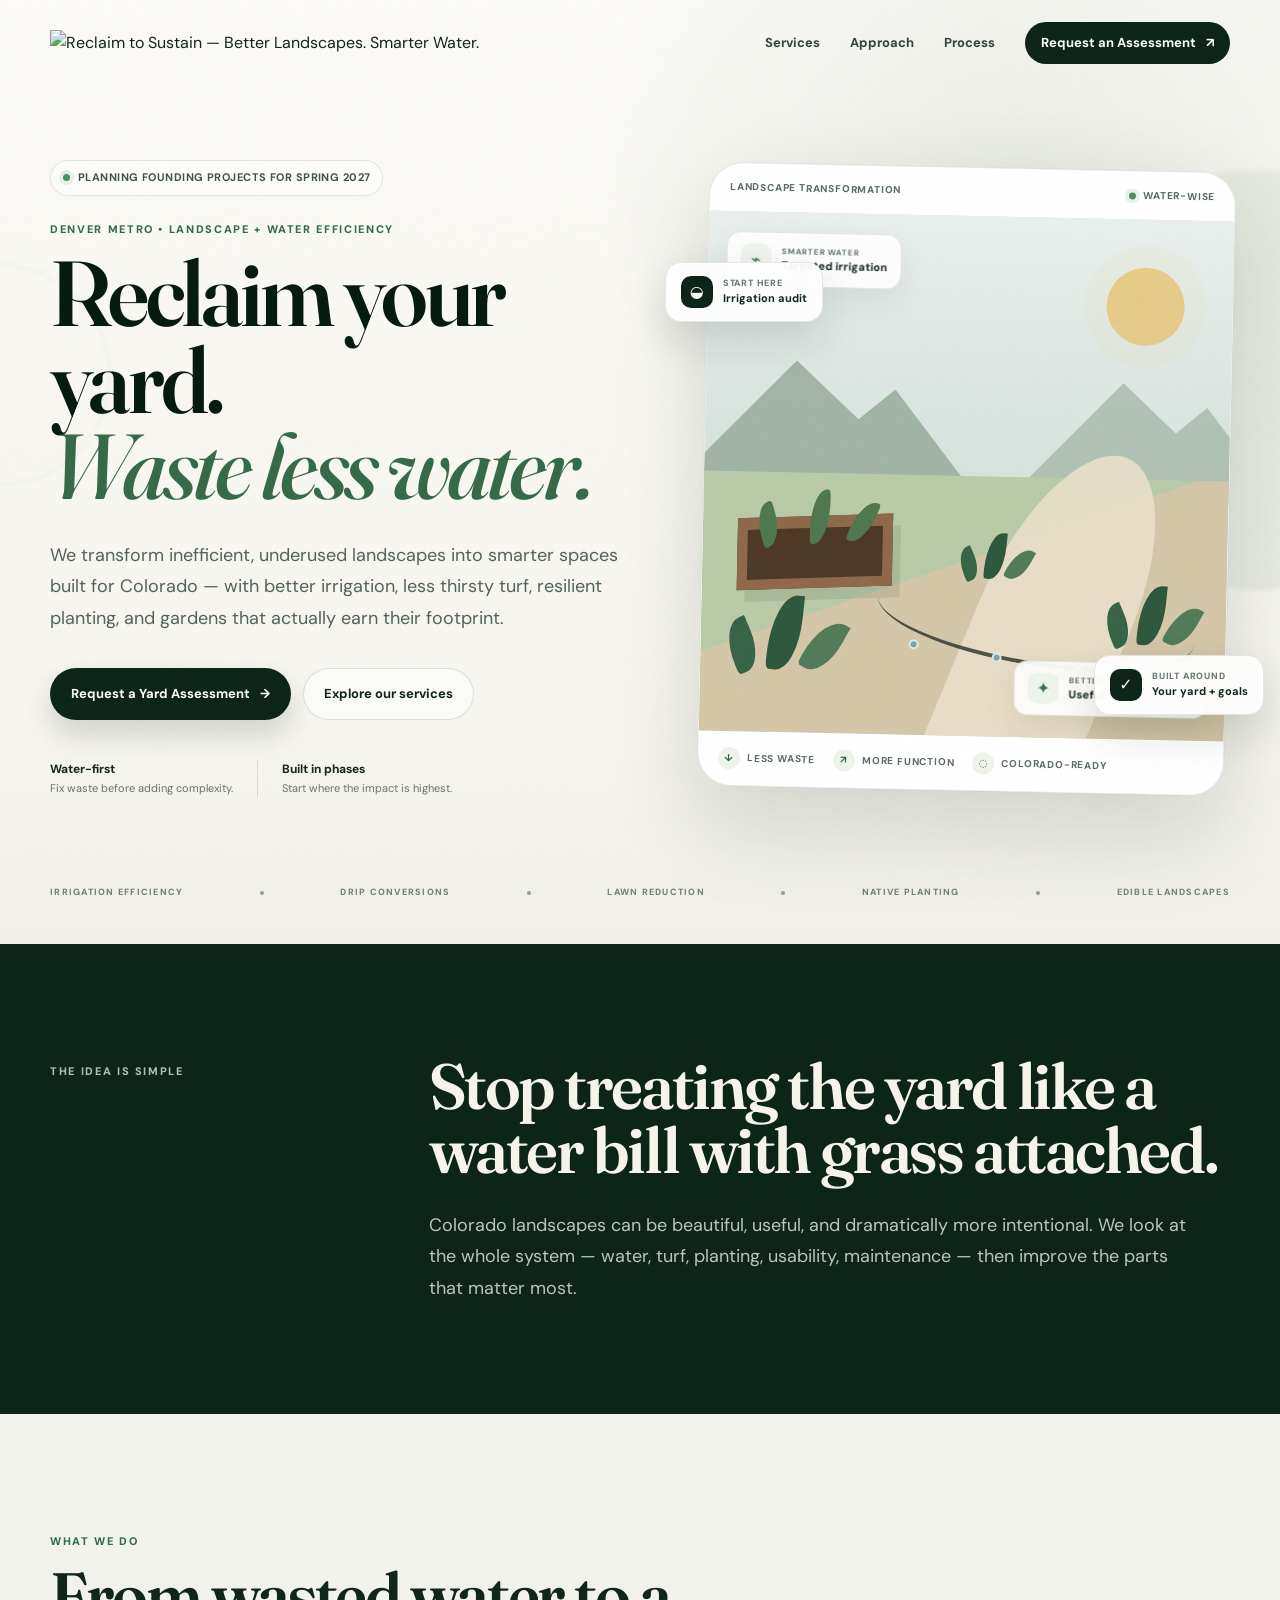
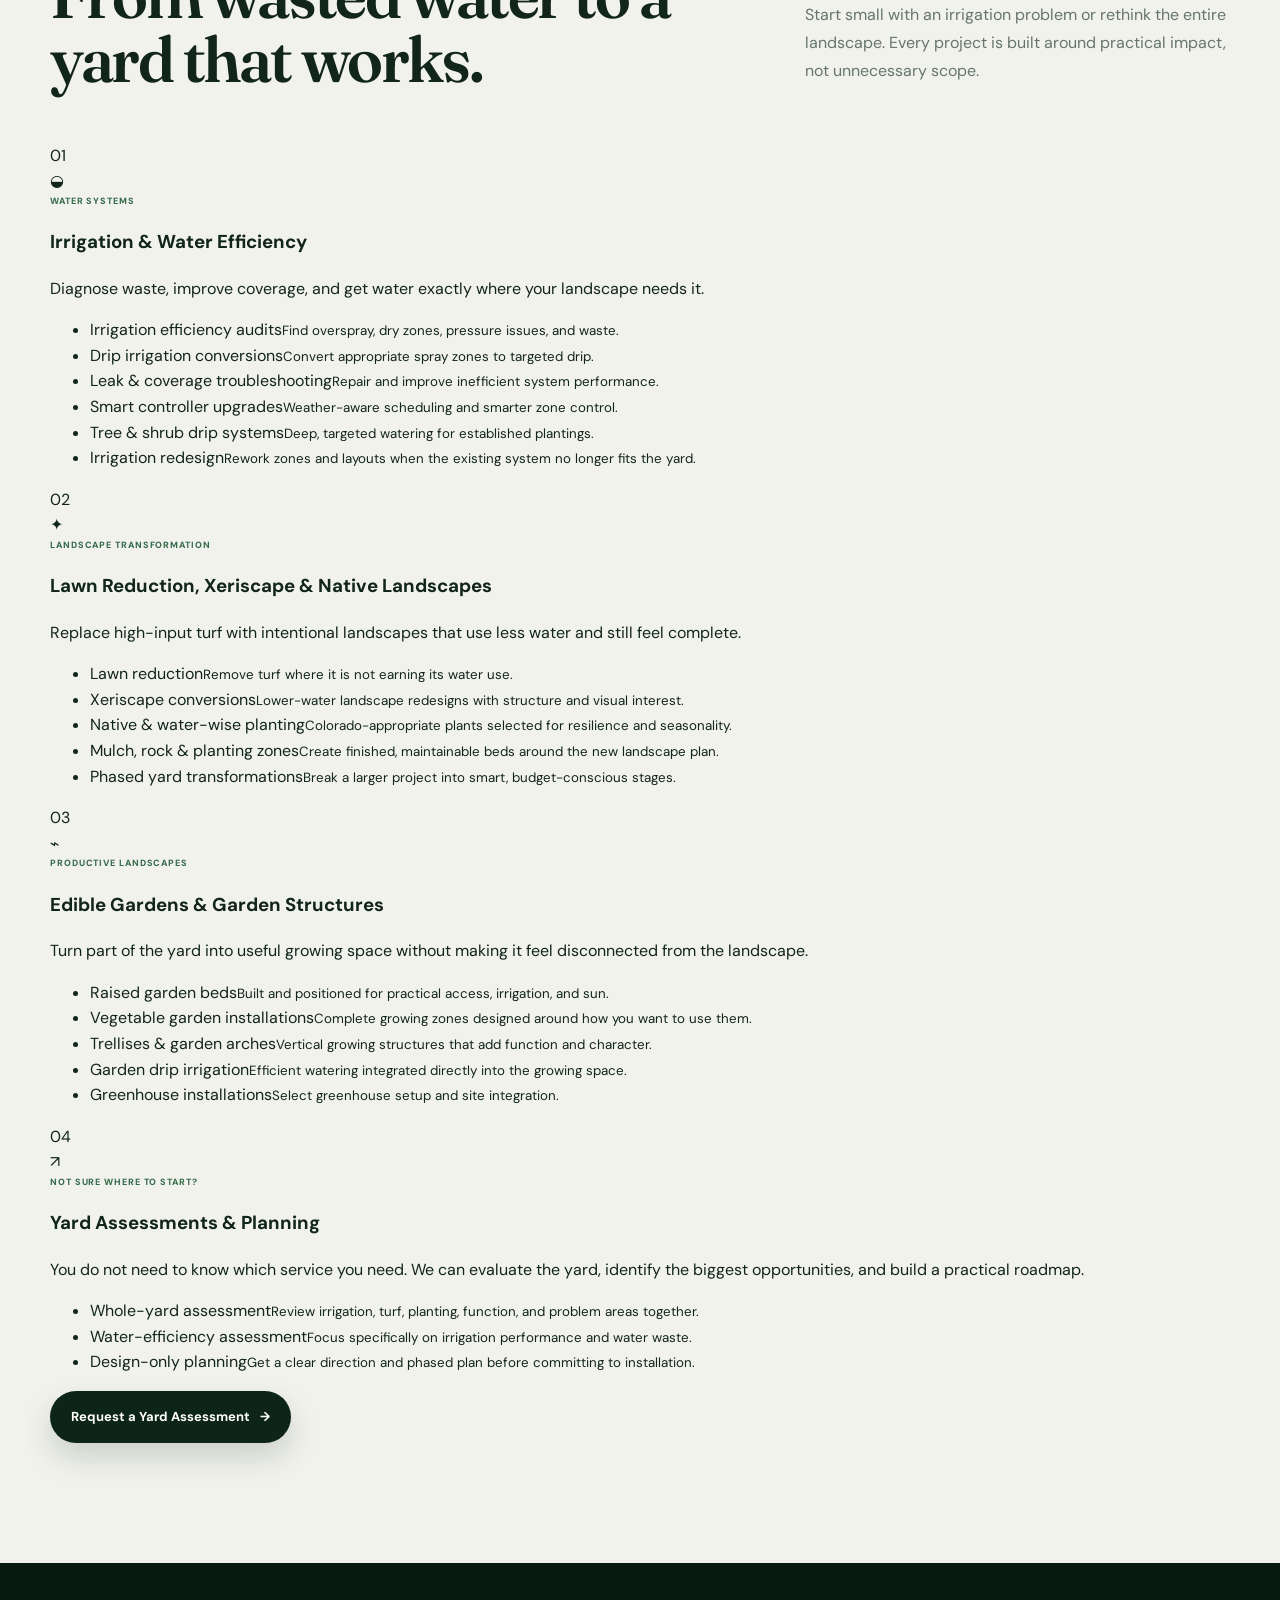
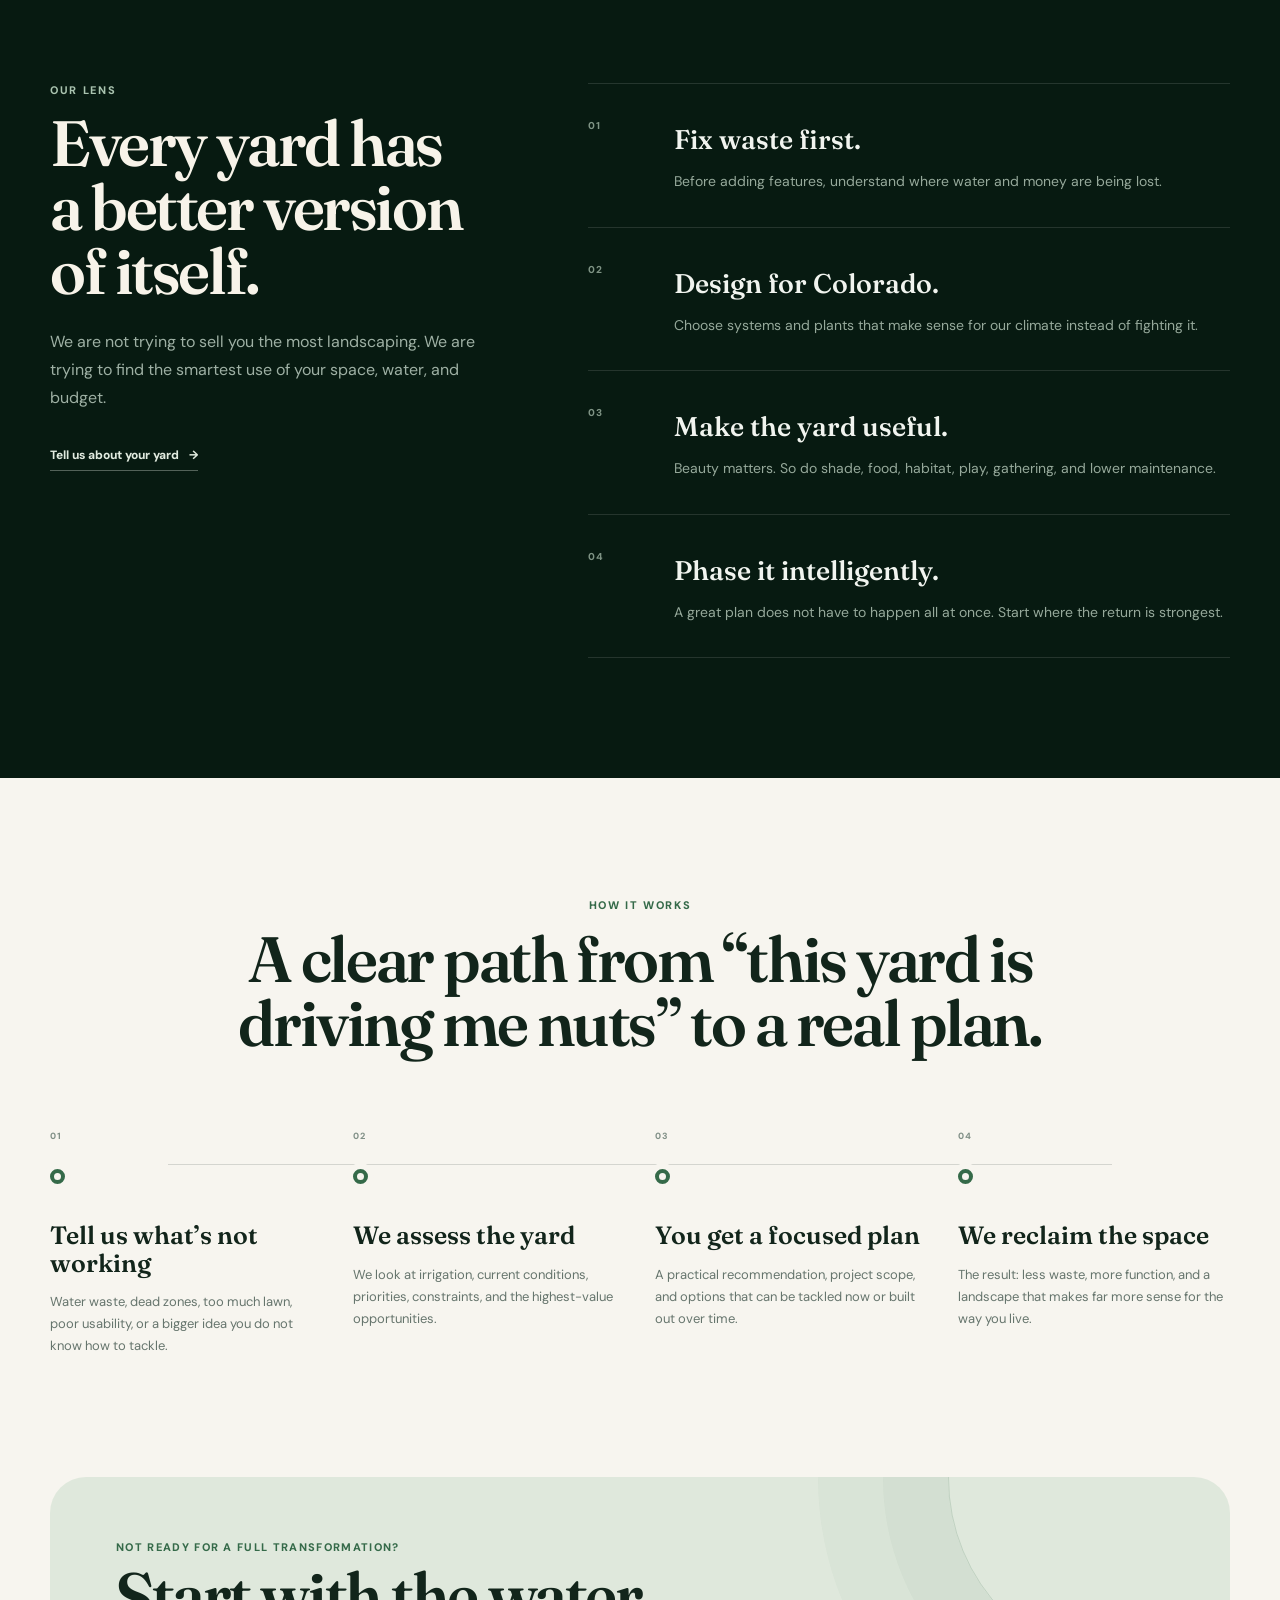
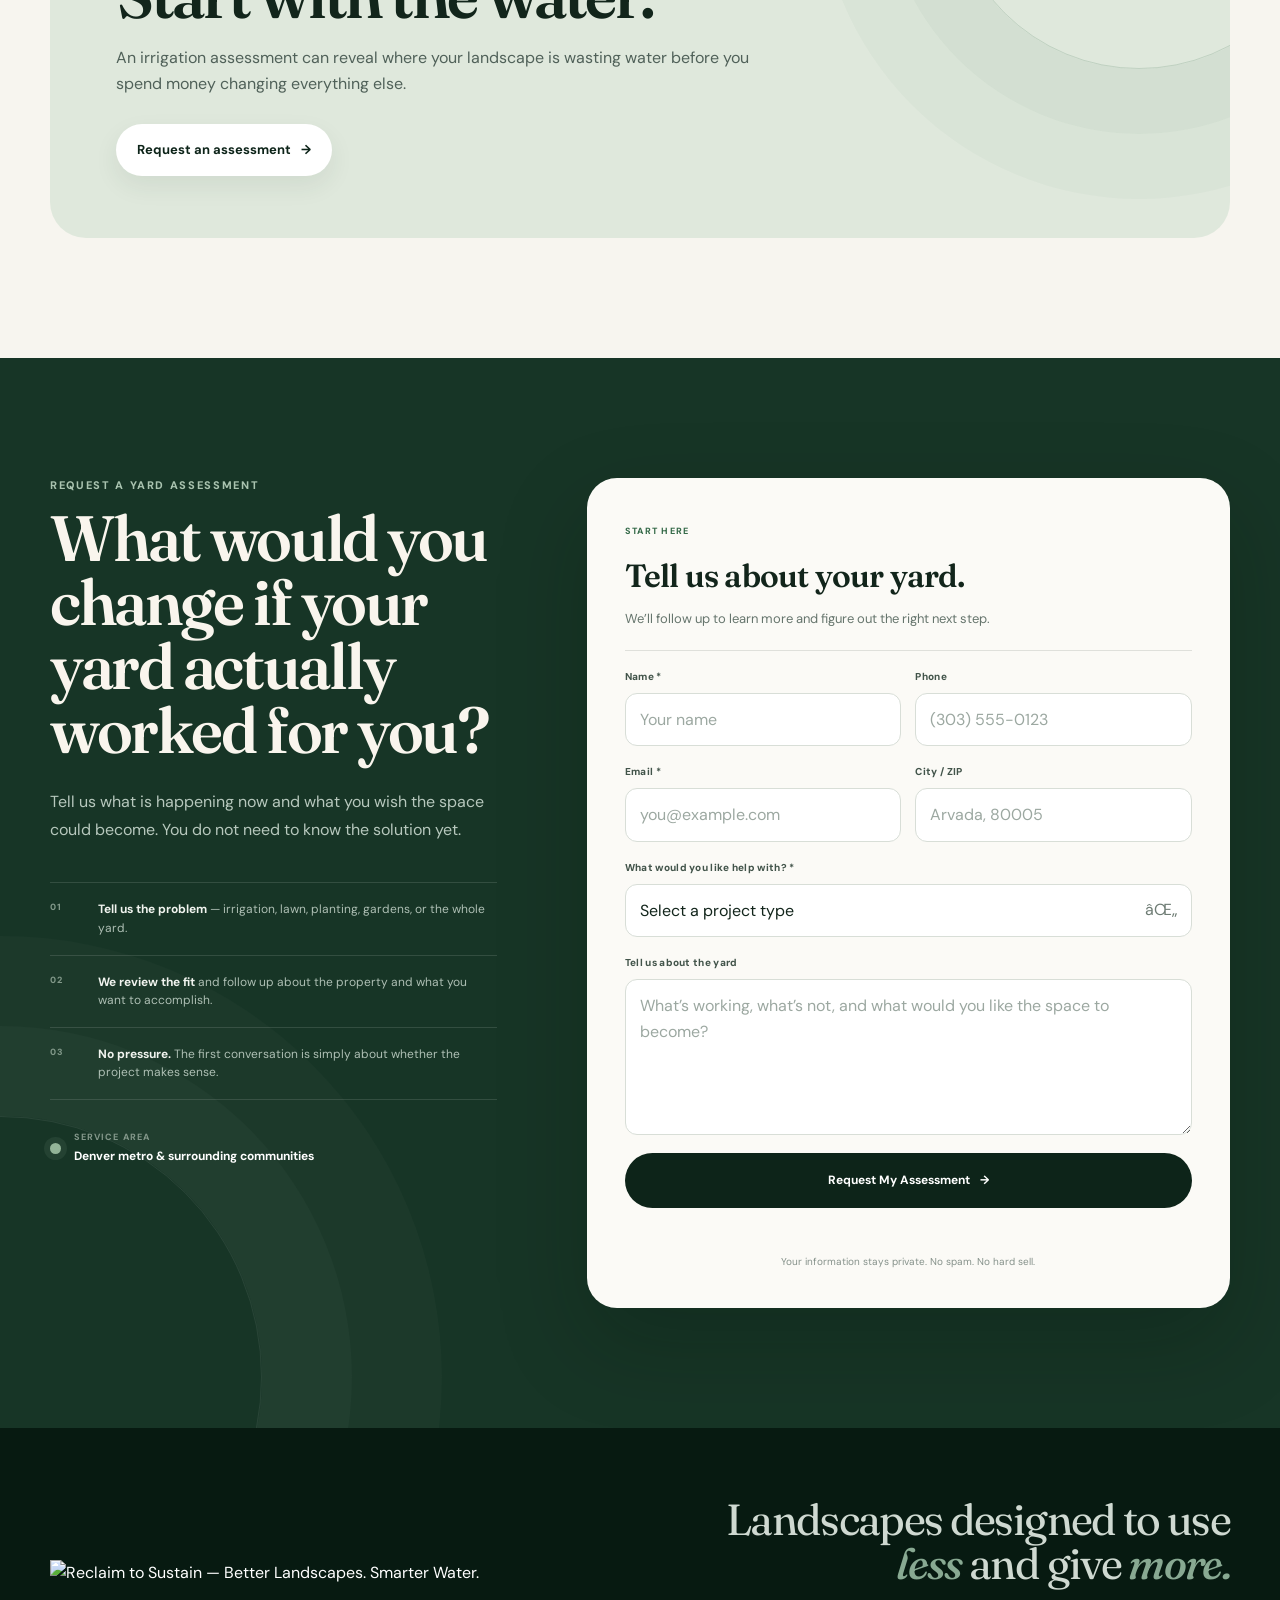
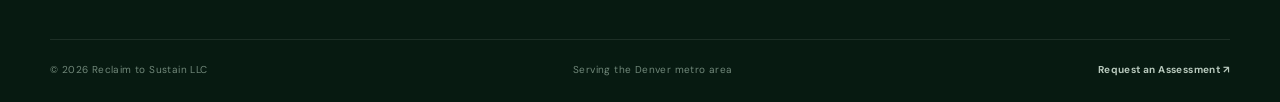
==== index.html @ dc7943ea "Update index.html" ====
<!DOCTYPE html>
<html lang="en">
<head>
  <meta charset="UTF-8" />
  <meta name="viewport" content="width=device-width, initial-scale=1.0" />
  <meta name="description" content="Reclaim to Sustain helps Denver-area homeowners create resilient, water-wise landscapes through smarter irrigation, lawn reduction, native planting, xeriscaping, and edible gardens." />
  <meta name="theme-color" content="#0d2419" />
  <title>Reclaim to Sustain | Better Landscapes. Smarter Water.</title>

  <link rel="preconnect" href="https://fonts.googleapis.com">
  <link rel="preconnect" href="https://fonts.gstatic.com" crossorigin>
  <link href="https://fonts.googleapis.com/css2?family=DM+Sans:wght@400;500;600;700&family=Fraunces:opsz,wght@9..144,500;9..144,600;9..144,700&display=swap" rel="stylesheet">
  <link rel="icon" type="image/png" href="assets/favicon.png" />
  <link rel="apple-touch-icon" href="assets/favicon-192.png" />
  <link rel="stylesheet" href="styles.css" />
</head>
<body>
  <div class="noise" aria-hidden="true"></div>

  <header class="site-header" id="site-header">
    <div class="container nav-wrap">
      <a class="brand brand-logo" href="#top" aria-label="Reclaim to Sustain home">
        <img src="assets/logo.png" alt="Reclaim to Sustain — Better Landscapes. Smarter Water." />
      </a>

      <nav class="nav-links" aria-label="Primary navigation">
        <a href="#services">Services</a>
        <a href="#approach">Approach</a>
        <a href="#process">Process</a>
        <a class="nav-cta" href="#contact">Request an Assessment <span>↗</span></a>
      </nav>

      <button class="menu-toggle" aria-expanded="false" aria-controls="mobile-menu" aria-label="Open menu">
        <span></span><span></span>
      </button>
    </div>

    <div id="mobile-menu" class="mobile-menu" hidden>
      <a href="#services">Services</a>
      <a href="#approach">Approach</a>
      <a href="#process">Process</a>
      <a href="#contact">Request an Assessment</a>
    </div>
  </header>

  <main id="top">
    <section class="hero">
      <div class="hero-orb hero-orb-one" aria-hidden="true"></div>
      <div class="hero-orb hero-orb-two" aria-hidden="true"></div>

      <div class="container hero-grid">
        <div class="hero-copy reveal">
          <div class="availability-pill"><span></span> Planning founding projects for Spring 2027</div>
          <p class="eyebrow">Denver metro • Landscape + water efficiency</p>
          <h1>Reclaim your yard.<br><em>Waste less water.</em></h1>
          <p class="hero-lede">
            We transform inefficient, underused landscapes into smarter spaces built for Colorado — with better irrigation, less thirsty turf, resilient planting, and gardens that actually earn their footprint.
          </p>

          <div class="hero-actions">
            <a class="button button-primary" href="#contact">Request a Yard Assessment <span>→</span></a>
            <a class="button button-ghost" href="#services">Explore our services</a>
          </div>

          <div class="hero-proof">
            <div class="proof-item"><strong>Water-first</strong><span>Fix waste before adding complexity.</span></div>
            <div class="proof-divider"></div>
            <div class="proof-item"><strong>Built in phases</strong><span>Start where the impact is highest.</span></div>
          </div>
        </div>

        <div class="hero-visual reveal reveal-delay" aria-label="Illustration of a water-wise landscape transformation">
          <div class="visual-frame">
            <div class="visual-topline">
              <span>Landscape transformation</span>
              <span class="status-dot"><i></i> Water-wise</span>
            </div>

            <div class="landscape-scene">
              <div class="scene-sky"></div>
              <div class="scene-sun"></div>
              <div class="mountain mountain-one"></div>
              <div class="mountain mountain-two"></div>
              <div class="scene-ground"></div>
              <div class="path"></div>

              <div class="plant-cluster cluster-a"><i></i><i></i><i></i></div>
              <div class="plant-cluster cluster-b"><i></i><i></i><i></i></div>
              <div class="plant-cluster cluster-c"><i></i><i></i><i></i></div>
              <div class="raised-bed"><span></span><span></span><span></span></div>
              <div class="drip-line"><span></span><span></span><span></span><span></span></div>

              <div class="scene-label scene-label-one">
                <span class="label-icon">⌁</span>
                <div><small>SMARTER WATER</small><strong>Targeted irrigation</strong></div>
              </div>
              <div class="scene-label scene-label-two">
                <span class="label-icon">✦</span>
                <div><small>BETTER LANDSCAPE</small><strong>Useful, resilient space</strong></div>
              </div>
            </div>

            <div class="visual-footer">
              <div><span class="metric-icon">↓</span><strong>Less waste</strong></div>
              <div><span class="metric-icon">↗</span><strong>More function</strong></div>
              <div><span class="metric-icon">◌</span><strong>Colorado-ready</strong></div>
            </div>
          </div>

          <div class="floating-card card-water">
            <span class="mini-icon">◒</span>
            <div><small>Start here</small><strong>Irrigation audit</strong></div>
          </div>
          <div class="floating-card card-plan">
            <span class="mini-icon">✓</span>
            <div><small>Built around</small><strong>Your yard + goals</strong></div>
          </div>
        </div>
      </div>

      <div class="container hero-marquee reveal">
        <span>IRRIGATION EFFICIENCY</span><i></i><span>DRIP CONVERSIONS</span><i></i><span>LAWN REDUCTION</span><i></i><span>NATIVE PLANTING</span><i></i><span>EDIBLE LANDSCAPES</span>
      </div>
    </section>

    <section class="statement-section" id="approach">
      <div class="container statement-grid reveal">
        <p class="eyebrow light">The idea is simple</p>
        <div class="statement-copy">
          <h2>Stop treating the yard like a water bill with grass attached.</h2>
          <p>Colorado landscapes can be beautiful, useful, and dramatically more intentional. We look at the whole system — water, turf, planting, usability, maintenance — then improve the parts that matter most.</p>
        </div>
      </div>
    </section>

    <section id="services" class="section services-section">
      <div class="container">
        <div class="section-heading split-heading reveal">
          <div>
            <p class="eyebrow">What we do</p>
            <h2>From wasted water to a yard that works.</h2>
          </div>
          <p>Start small with an irrigation problem or rethink the entire landscape. Every project is built around practical impact, not unnecessary scope.</p>
        </div>

        <div class="services-catalog">
          <article class="service-group reveal">
            <div class="service-group-head">
              <span class="service-group-number">01</span>
              <div class="service-group-icon" aria-hidden="true">◒</div>
              <div>
                <p class="service-kicker">Water systems</p>
                <h3>Irrigation & Water Efficiency</h3>
              </div>
            </div>
            <p class="service-group-summary">Diagnose waste, improve coverage, and get water exactly where your landscape needs it.</p>
            <ul class="service-menu">
              <li><span>Irrigation efficiency audits</span><small>Find overspray, dry zones, pressure issues, and waste.</small></li>
              <li><span>Drip irrigation conversions</span><small>Convert appropriate spray zones to targeted drip.</small></li>
              <li><span>Leak & coverage troubleshooting</span><small>Repair and improve inefficient system performance.</small></li>
              <li><span>Smart controller upgrades</span><small>Weather-aware scheduling and smarter zone control.</small></li>
              <li><span>Tree & shrub drip systems</span><small>Deep, targeted watering for established plantings.</small></li>
              <li><span>Irrigation redesign</span><small>Rework zones and layouts when the existing system no longer fits the yard.</small></li>
            </ul>
          </article>

          <article class="service-group reveal">
            <div class="service-group-head">
              <span class="service-group-number">02</span>
              <div class="service-group-icon" aria-hidden="true">✦</div>
              <div>
                <p class="service-kicker">Landscape transformation</p>
                <h3>Lawn Reduction, Xeriscape & Native Landscapes</h3>
              </div>
            </div>
            <p class="service-group-summary">Replace high-input turf with intentional landscapes that use less water and still feel complete.</p>
            <ul class="service-menu">
              <li><span>Lawn reduction</span><small>Remove turf where it is not earning its water use.</small></li>
              <li><span>Xeriscape conversions</span><small>Lower-water landscape redesigns with structure and visual interest.</small></li>
              <li><span>Native & water-wise planting</span><small>Colorado-appropriate plants selected for resilience and seasonality.</small></li>
              <li><span>Mulch, rock & planting zones</span><small>Create finished, maintainable beds around the new landscape plan.</small></li>
              <li><span>Phased yard transformations</span><small>Break a larger project into smart, budget-conscious stages.</small></li>
            </ul>
          </article>

          <article class="service-group reveal">
            <div class="service-group-head">
              <span class="service-group-number">03</span>
              <div class="service-group-icon" aria-hidden="true">⌁</div>
              <div>
                <p class="service-kicker">Productive landscapes</p>
                <h3>Edible Gardens & Garden Structures</h3>
              </div>
            </div>
            <p class="service-group-summary">Turn part of the yard into useful growing space without making it feel disconnected from the landscape.</p>
            <ul class="service-menu">
              <li><span>Raised garden beds</span><small>Built and positioned for practical access, irrigation, and sun.</small></li>
              <li><span>Vegetable garden installations</span><small>Complete growing zones designed around how you want to use them.</small></li>
              <li><span>Trellises & garden arches</span><small>Vertical growing structures that add function and character.</small></li>
              <li><span>Garden drip irrigation</span><small>Efficient watering integrated directly into the growing space.</small></li>
              <li><span>Greenhouse installations</span><small>Select greenhouse setup and site integration.</small></li>
            </ul>
          </article>

          <article class="service-group service-group-feature reveal">
            <div class="service-group-head">
              <span class="service-group-number">04</span>
              <div class="service-group-icon" aria-hidden="true">↗</div>
              <div>
                <p class="service-kicker">Not sure where to start?</p>
                <h3>Yard Assessments & Planning</h3>
              </div>
            </div>
            <p class="service-group-summary">You do not need to know which service you need. We can evaluate the yard, identify the biggest opportunities, and build a practical roadmap.</p>
            <ul class="service-menu">
              <li><span>Whole-yard assessment</span><small>Review irrigation, turf, planting, function, and problem areas together.</small></li>
              <li><span>Water-efficiency assessment</span><small>Focus specifically on irrigation performance and water waste.</small></li>
              <li><span>Design-only planning</span><small>Get a clear direction and phased plan before committing to installation.</small></li>
            </ul>
            <a class="button button-primary service-cta" href="#contact">Request a Yard Assessment <span>→</span></a>
          </article>
        </div>
      </div>
    </section>

    <section class="principles-section">
      <div class="container principles-grid">
        <div class="principles-intro reveal">
          <p class="eyebrow light">Our lens</p>
          <h2>Every yard has a better version of itself.</h2>
          <p>We are not trying to sell you the most landscaping. We are trying to find the smartest use of your space, water, and budget.</p>
          <a class="text-link-light" href="#contact">Tell us about your yard <span>→</span></a>
        </div>

        <div class="principles-list">
          <article class="principle reveal">
            <span>01</span>
            <div><h3>Fix waste first.</h3><p>Before adding features, understand where water and money are being lost.</p></div>
          </article>
          <article class="principle reveal">
            <span>02</span>
            <div><h3>Design for Colorado.</h3><p>Choose systems and plants that make sense for our climate instead of fighting it.</p></div>
          </article>
          <article class="principle reveal">
            <span>03</span>
            <div><h3>Make the yard useful.</h3><p>Beauty matters. So do shade, food, habitat, play, gathering, and lower maintenance.</p></div>
          </article>
          <article class="principle reveal">
            <span>04</span>
            <div><h3>Phase it intelligently.</h3><p>A great plan does not have to happen all at once. Start where the return is strongest.</p></div>
          </article>
        </div>
      </div>
    </section>

    <section id="process" class="section process-section">
      <div class="container">
        <div class="section-heading centered reveal">
          <p class="eyebrow">How it works</p>
          <h2>A clear path from “this yard is driving me nuts” to a real plan.</h2>
        </div>

        <div class="process-timeline">
          <div class="timeline-line" aria-hidden="true"></div>
          <article class="process-step reveal">
            <span class="step-number">01</span>
            <div class="step-dot"></div>
            <h3>Tell us what’s not working</h3>
            <p>Water waste, dead zones, too much lawn, poor usability, or a bigger idea you do not know how to tackle.</p>
          </article>
          <article class="process-step reveal">
            <span class="step-number">02</span>
            <div class="step-dot"></div>
            <h3>We assess the yard</h3>
            <p>We look at irrigation, current conditions, priorities, constraints, and the highest-value opportunities.</p>
          </article>
          <article class="process-step reveal">
            <span class="step-number">03</span>
            <div class="step-dot"></div>
            <h3>You get a focused plan</h3>
            <p>A practical recommendation, project scope, and options that can be tackled now or built out over time.</p>
          </article>
          <article class="process-step reveal">
            <span class="step-number">04</span>
            <div class="step-dot"></div>
            <h3>We reclaim the space</h3>
            <p>The result: less waste, more function, and a landscape that makes far more sense for the way you live.</p>
          </article>
        </div>
      </div>
    </section>

    <section class="cta-band">
      <div class="container cta-band-inner reveal">
        <p>Not ready for a full transformation?</p>
        <h2>Start with the water.</h2>
        <span>An irrigation assessment can reveal where your landscape is wasting water before you spend money changing everything else.</span>
        <a class="button button-light" href="#contact">Request an assessment <span>→</span></a>
      </div>
    </section>

    <section id="contact" class="contact-section">
      <div class="container contact-grid">
        <div class="contact-copy reveal">
          <p class="eyebrow light">Request a yard assessment</p>
          <h2>What would you change if your yard actually worked for you?</h2>
          <p class="contact-lede">Tell us what is happening now and what you wish the space could become. You do not need to know the solution yet.</p>

          <div class="contact-feature-list">
            <div><span>01</span><p><strong>Tell us the problem</strong> — irrigation, lawn, planting, gardens, or the whole yard.</p></div>
            <div><span>02</span><p><strong>We review the fit</strong> and follow up about the property and what you want to accomplish.</p></div>
            <div><span>03</span><p><strong>No pressure.</strong> The first conversation is simply about whether the project makes sense.</p></div>
          </div>

          <div class="contact-location">
            <span class="location-dot"></span>
            <div><small>Service area</small><strong>Denver metro & surrounding communities</strong></div>
          </div>
        </div>

        <form class="lead-form reveal reveal-delay" id="lead-form" action="https://api.web3forms.com/submit" method="POST">
          <input type="hidden" name="access_key" value="PASTE_YOUR_WEB3FORMS_ACCESS_KEY_HERE" />
          <input type="hidden" name="subject" value="New Reclaim to Sustain Yard Assessment Lead" />
          <input type="hidden" name="from_name" value="Reclaim to Sustain Website" />
          <input type="checkbox" name="botcheck" class="hidden" style="display:none" tabindex="-1" autocomplete="off" />

          <div class="form-header">
            <span class="form-step">START HERE</span>
            <h3>Tell us about your yard.</h3>
            <p>We’ll follow up to learn more and figure out the right next step.</p>
          </div>

          <div class="form-row">
            <label>
              <span>Name *</span>
              <input type="text" name="name" required autocomplete="name" placeholder="Your name" />
            </label>
            <label>
              <span>Phone</span>
              <input type="tel" name="phone" autocomplete="tel" placeholder="(303) 555-0123" />
            </label>
          </div>

          <div class="form-row">
            <label>
              <span>Email *</span>
              <input type="email" name="email" required autocomplete="email" placeholder="you@example.com" />
            </label>
            <label>
              <span>City / ZIP</span>
              <input type="text" name="location" autocomplete="postal-code" placeholder="Arvada, 80005" />
            </label>
          </div>

          <label>
            <span>What would you like help with? *</span>
            <div class="select-wrap">
              <select name="project_type" required>
                <option value="" selected disabled>Select a project type</option>
                <option>Irrigation efficiency / repair</option>
                <option>Drip conversion</option>
                <option>Lawn reduction / xeriscape</option>
                <option>Native landscaping</option>
                <option>Edible garden / raised beds</option>
                <option>Whole-yard improvement</option>
                <option>Not sure yet</option>
              </select>
            </div>
          </label>

          <label>
            <span>Tell us about the yard</span>
            <textarea name="message" rows="5" placeholder="What’s working, what’s not, and what would you like the space to become?"></textarea>
          </label>

          <button class="button form-button" id="form-submit" type="submit">Request My Assessment <span>→</span></button>
          <p class="form-status" id="form-status" role="status" aria-live="polite"></p>
          <p class="form-note">Your information stays private. No spam. No hard sell.</p>
        </form>
      </div>
    </section>
  </main>

  <footer class="site-footer">
    <div class="container footer-top">
      <a class="brand brand-footer brand-logo" href="#top" aria-label="Reclaim to Sustain home">
        <img src="assets/logo.png" alt="Reclaim to Sustain — Better Landscapes. Smarter Water." />
      </a>
      <div class="footer-tagline">Landscapes designed to use <em>less</em> and give <em>more.</em></div>
    </div>

    <div class="container footer-bottom">
      <span>© <span id="year"></span> Reclaim to Sustain LLC</span>
      <span>Serving the Denver metro area</span>
      <a href="#contact">Request an Assessment ↗</a>
    </div>
  </footer>

  <script src="script.js"></script>
</body>
</html>
---- styles.css ----
:root {
  --ink: #12251b;
  --ink-2: #26382e;
  --muted: #66756d;
  --forest-950: #071a11;
  --forest-900: #0d2419;
  --forest-800: #173526;
  --forest-700: #244e38;
  --green: #356a49;
  --sage: #9eb49f;
  --sage-2: #dfe8df;
  --sage-3: #eef3eb;
  --cream: #f7f5ef;
  --sand: #e9dfcb;
  --clay: #bd744d;
  --gold: #d9b76c;
  --white: #ffffff;
  --line: rgba(18, 37, 27, .12);
  --radius-sm: 14px;
  --radius: 24px;
  --radius-lg: 36px;
  --shadow-sm: 0 12px 30px rgba(17, 41, 28, .08);
  --shadow: 0 28px 80px rgba(17, 41, 28, .14);
  --ease: cubic-bezier(.2,.75,.25,1);
}

* { box-sizing: border-box; }
html { scroll-behavior: smooth; }
body {
  margin: 0;
  font-family: "DM Sans", system-ui, -apple-system, BlinkMacSystemFont, "Segoe UI", sans-serif;
  color: var(--ink);
  background: var(--cream);
  line-height: 1.6;
  -webkit-font-smoothing: antialiased;
  overflow-x: hidden;
}
body.menu-open { overflow: hidden; }
::selection { background: #cbdccf; color: var(--forest-950); }
a { color: inherit; text-decoration: none; }
button, input, select, textarea { font: inherit; }
button { color: inherit; }
img, svg { display: block; }
.container { width: min(1180px, calc(100% - 48px)); margin: 0 auto; }
.noise { position: fixed; inset: 0; pointer-events: none; opacity: .025; z-index: 999; background-image: url("data:image/svg+xml,%3Csvg viewBox='0 0 180 180' xmlns='http://www.w3.org/2000/svg'%3E%3Cfilter id='n'%3E%3CfeTurbulence type='fractalNoise' baseFrequency='.9' numOctaves='2' stitchTiles='stitch'/%3E%3C/filter%3E%3Crect width='100%25' height='100%25' filter='url(%23n)' opacity='.6'/%3E%3C/svg%3E"); }

.site-header {
  position: fixed; inset: 0 0 auto 0; z-index: 50;
  transition: background .3s ease, border-color .3s ease, box-shadow .3s ease;
  border-bottom: 1px solid transparent;
}
.site-header.scrolled {
  background: rgba(247,245,239,.88);
  border-bottom-color: rgba(18,37,27,.08);
  backdrop-filter: blur(18px) saturate(140%);
  -webkit-backdrop-filter: blur(18px) saturate(140%);
  box-shadow: 0 10px 30px rgba(8, 25, 17, .04);
}
.nav-wrap { min-height: 86px; display: flex; align-items: center; justify-content: space-between; gap: 28px; }
.brand { display: inline-flex; align-items: center; gap: 12px; }
.brand-mark { width: 44px; height: 44px; border-radius: 14px; display: grid; place-items: center; color: var(--forest-800); background: rgba(255,255,255,.62); border: 1px solid rgba(18,37,27,.1); box-shadow: inset 0 1px 0 rgba(255,255,255,.8); }
.brand-mark svg { width: 31px; height: 31px; }
.brand-copy { display: grid; line-height: 1.05; }
.brand-copy strong { font-family: "Fraunces", serif; font-size: 18px; font-weight: 650; letter-spacing: -.01em; }
.brand-copy small { margin-top: 7px; color: var(--muted); font-size: 10.5px; letter-spacing: .055em; text-transform: uppercase; font-weight: 700; }
.nav-links { display: flex; align-items: center; gap: 30px; font-size: 13px; font-weight: 700; }
.nav-links > a:not(.nav-cta) { position: relative; color: #31443a; }
.nav-links > a:not(.nav-cta)::after { content: ""; position: absolute; left: 0; right: 100%; bottom: -7px; height: 1px; background: var(--forest-800); transition: right .25s ease; }
.nav-links > a:not(.nav-cta):hover::after { right: 0; }
.nav-cta { display: inline-flex; align-items: center; gap: 10px; padding: 11px 16px; background: var(--forest-900); color: white; border-radius: 999px; transition: transform .2s ease, background .2s ease; }
.nav-cta:hover { transform: translateY(-1px); background: var(--forest-700); }
.menu-toggle { display: none; width: 44px; height: 44px; border: 1px solid var(--line); border-radius: 12px; background: rgba(255,255,255,.7); align-items: center; justify-content: center; flex-direction: column; gap: 6px; cursor: pointer; }
.menu-toggle span { width: 18px; height: 1.5px; background: var(--ink); transition: transform .2s ease; }
.menu-toggle[aria-expanded="true"] span:first-child { transform: translateY(3.75px) rotate(45deg); }
.menu-toggle[aria-expanded="true"] span:last-child { transform: translateY(-3.75px) rotate(-45deg); }
.mobile-menu { background: rgba(247,245,239,.97); border-top: 1px solid var(--line); padding: 16px 24px 26px; backdrop-filter: blur(18px); }
.mobile-menu a { display: block; padding: 13px 0; font-weight: 700; border-bottom: 1px solid rgba(18,37,27,.07); }
.mobile-menu a:last-child { border-bottom: 0; }

.hero { position: relative; min-height: 930px; padding: 160px 0 44px; overflow: hidden; background: radial-gradient(circle at 80% 20%, rgba(158,180,159,.18), transparent 33%), linear-gradient(180deg, #fbfaf6 0%, #f5f3ec 100%); }
.hero::before { content: ""; position: absolute; inset: auto 0 0; height: 200px; background: linear-gradient(to bottom, transparent, rgba(222,228,217,.24)); pointer-events: none; }
.hero-orb { position: absolute; border-radius: 50%; filter: blur(2px); pointer-events: none; }
.hero-orb-one { width: 420px; height: 420px; background: rgba(215,225,210,.45); top: 170px; right: -190px; }
.hero-orb-two { width: 220px; height: 220px; border: 1px solid rgba(36,78,56,.12); top: 265px; left: -110px; }
.hero-grid { position: relative; z-index: 2; display: grid; grid-template-columns: 1.05fr .95fr; gap: 70px; align-items: center; }
.availability-pill { display: inline-flex; align-items: center; gap: 8px; padding: 8px 12px; border: 1px solid rgba(18,37,27,.1); border-radius: 999px; background: rgba(255,255,255,.6); color: #405349; font-size: 11px; font-weight: 700; letter-spacing: .04em; text-transform: uppercase; }
.availability-pill > span { width: 7px; height: 7px; border-radius: 50%; background: #4e8d61; box-shadow: 0 0 0 4px rgba(78,141,97,.12); }
.eyebrow { margin: 26px 0 14px; color: var(--green); font-size: 11px; line-height: 1.3; font-weight: 800; letter-spacing: .15em; text-transform: uppercase; }
.eyebrow.light { color: #a9c3af; }
h1, h2, .footer-tagline { font-family: "Fraunces", serif; letter-spacing: -.038em; }
h1 { margin: 0; max-width: 760px; color: var(--forest-950); font-size: clamp(62px, 7.2vw, 100px); line-height: .94; font-weight: 600; }
h1 em { color: var(--green); font-style: italic; font-weight: 500; }
h2 { margin: 0; font-size: clamp(44px, 5vw, 68px); line-height: 1; font-weight: 600; }
.hero-lede { max-width: 670px; margin: 30px 0 0; color: #52635a; font-size: 18px; line-height: 1.75; }
.hero-actions { display: flex; align-items: center; flex-wrap: wrap; gap: 12px; margin-top: 34px; }
.button { min-height: 52px; display: inline-flex; align-items: center; justify-content: center; gap: 10px; padding: 0 20px; border: 1px solid transparent; border-radius: 999px; font-weight: 700; font-size: 13px; cursor: pointer; transition: transform .22s var(--ease), box-shadow .22s var(--ease), background .22s ease; }
.button:hover { transform: translateY(-2px); }
.button-primary { background: var(--forest-900); color: white; box-shadow: 0 14px 30px rgba(13,36,25,.16); }
.button-primary:hover { background: var(--forest-700); box-shadow: 0 18px 36px rgba(13,36,25,.22); }
.button-ghost { color: var(--ink); border-color: rgba(18,37,27,.13); background: rgba(255,255,255,.55); }
.button-ghost:hover { background: white; }
.hero-proof { display: flex; align-items: stretch; gap: 24px; margin-top: 40px; }
.proof-item { display: grid; gap: 2px; }
.proof-item strong { font-size: 12px; }
.proof-item span { max-width: 190px; color: var(--muted); font-size: 11px; line-height: 1.45; }
.proof-divider { width: 1px; background: rgba(18,37,27,.12); }

.hero-visual { position: relative; min-width: 0; }
.visual-frame { position: relative; overflow: hidden; border: 1px solid rgba(18,37,27,.11); border-radius: 34px; background: #fff; box-shadow: 0 35px 90px rgba(28,52,38,.17), 0 1px 0 rgba(255,255,255,.8) inset; transform: rotate(1.2deg); }
.visual-topline, .visual-footer { display: flex; align-items: center; justify-content: space-between; gap: 16px; padding: 16px 20px; font-size: 10px; font-weight: 800; letter-spacing: .08em; text-transform: uppercase; color: #5d6c64; }
.status-dot { display: inline-flex; align-items: center; gap: 7px; }
.status-dot i { width: 7px; height: 7px; background: #4f8b61; border-radius: 50%; box-shadow: 0 0 0 4px rgba(79,139,97,.12); }
.landscape-scene { position: relative; height: 520px; overflow: hidden; background: #d8e2dc; }
.scene-sky { position: absolute; inset: 0 0 44%; background: linear-gradient(180deg, #e9efec, #d4e0db); }
.scene-sun { position: absolute; width: 78px; height: 78px; border-radius: 50%; background: rgba(231,199,125,.88); top: 48px; right: 48px; box-shadow: 0 0 0 22px rgba(231,199,125,.08); }
.mountain { position: absolute; width: 330px; height: 180px; background: #8fa493; clip-path: polygon(0 100%, 42% 20%, 61% 52%, 72% 35%, 100% 100%); bottom: 228px; opacity: .75; }
.mountain-one { left: -48px; }
.mountain-two { right: -80px; background: #a3b6a7; transform: scale(.85); bottom: 220px; }
.scene-ground { position: absolute; inset: 50% 0 0; background: linear-gradient(160deg, #b9caa7 0 40%, #d4c7a8 40% 100%); }
.path { position: absolute; left: 52%; bottom: -45px; width: 160px; height: 330px; background: #e9dfca; transform: skewX(-13deg) rotate(9deg); border-radius: 50% 50% 10px 10px; opacity: .9; }
.plant-cluster { position: absolute; z-index: 3; width: 110px; height: 80px; }
.plant-cluster i { position: absolute; bottom: 0; width: 32px; height: 62px; border-radius: 80% 0 70% 10%; background: #376447; transform-origin: bottom center; }
.plant-cluster i:nth-child(1) { left: 10px; transform: rotate(-24deg) scale(.86); }
.plant-cluster i:nth-child(2) { left: 39px; height: 76px; background: #2e583e; transform: rotate(5deg); }
.plant-cluster i:nth-child(3) { left: 68px; transform: rotate(28deg) scale(.92); background: #527b5a; }
.cluster-a { left: 26px; bottom: 62px; }
.cluster-b { right: 22px; bottom: 86px; transform: scale(.8); }
.cluster-c { left: 45%; bottom: 142px; transform: scale(.62); }
.raised-bed { position: absolute; z-index: 4; left: 35px; bottom: 145px; width: 155px; height: 72px; border: 10px solid #8f6949; border-top-width: 12px; background: #4e3928; transform: skewY(-3deg); box-shadow: 8px 12px 0 rgba(55,69,51,.12); }
.raised-bed span { position: absolute; bottom: 34px; width: 20px; height: 44px; border-radius: 80% 10% 80% 10%; background: #4f784f; transform-origin: bottom; }
.raised-bed span:nth-child(1) { left: 17px; transform: rotate(-18deg); }
.raised-bed span:nth-child(2) { left: 62px; height: 54px; }
.raised-bed span:nth-child(3) { right: 18px; transform: rotate(22deg); }
.drip-line { position: absolute; z-index: 2; left: 175px; right: 30px; bottom: 72px; height: 90px; border-bottom: 4px solid rgba(39,51,43,.8); border-radius: 50%; transform: rotate(8deg); }
.drip-line span { position: absolute; bottom: -7px; width: 10px; height: 10px; border-radius: 50%; background: #74a4b4; border: 2px solid rgba(255,255,255,.75); }
.drip-line span:nth-child(1) { left: 12%; }.drip-line span:nth-child(2) { left: 38%; }.drip-line span:nth-child(3) { left: 64%; }.drip-line span:nth-child(4) { left: 86%; }
.scene-label { position: absolute; z-index: 8; display: flex; align-items: center; gap: 10px; padding: 11px 13px; background: rgba(255,255,255,.88); border: 1px solid rgba(18,37,27,.1); border-radius: 14px; backdrop-filter: blur(12px); box-shadow: var(--shadow-sm); }
.scene-label-one { left: 18px; top: 20px; }.scene-label-two { right: 18px; bottom: 22px; }
.label-icon { width: 31px; height: 31px; display: grid; place-items: center; border-radius: 10px; background: var(--sage-3); color: var(--green); font-weight: 900; }
.scene-label div { display: grid; line-height: 1.2; }.scene-label small { font-size: 8px; color: var(--muted); letter-spacing: .1em; font-weight: 800; }.scene-label strong { margin-top: 3px; font-size: 11px; }
.visual-footer { justify-content: flex-start; gap: 18px; flex-wrap: wrap; }
.visual-footer > div { display: inline-flex; align-items: center; gap: 7px; }
.metric-icon { width: 22px; height: 22px; border-radius: 50%; display: grid; place-items: center; background: var(--sage-3); color: var(--green); font-size: 10px; }
.floating-card { position: absolute; z-index: 10; display: flex; align-items: center; gap: 10px; padding: 13px 15px; border: 1px solid rgba(18,37,27,.1); border-radius: 16px; background: rgba(255,255,255,.9); box-shadow: 0 18px 40px rgba(22,45,31,.14); backdrop-filter: blur(16px); }
.floating-card div { display: grid; line-height: 1.2; }.floating-card small { color: var(--muted); font-size: 9px; text-transform: uppercase; letter-spacing: .09em; font-weight: 800; }.floating-card strong { margin-top: 3px; font-size: 11px; }
.mini-icon { width: 32px; height: 32px; display: grid; place-items: center; background: var(--forest-900); color: white; border-radius: 10px; }
.card-water { left: -38px; top: 95px; animation: float 5s ease-in-out infinite; }.card-plan { right: -34px; bottom: 76px; animation: float 5.8s ease-in-out infinite reverse; }
@keyframes float { 0%,100%{transform:translateY(0)}50%{transform:translateY(-8px)} }
.hero-marquee { position: relative; z-index: 2; display: flex; align-items: center; justify-content: space-between; gap: 18px; margin-top: 88px; color: #708078; font-size: 9px; letter-spacing: .14em; font-weight: 800; white-space: nowrap; }
.hero-marquee i { width: 4px; height: 4px; border-radius: 50%; background: var(--green); opacity: .55; }

.statement-section { padding: 110px 0; background: var(--forest-900); color: white; }
.statement-grid { display: grid; grid-template-columns: .36fr 1fr; gap: 90px; align-items: start; }
.statement-grid .eyebrow { margin-top: 10px; }
.statement-copy h2 { max-width: 850px; color: #f6f3eb; }
.statement-copy p { max-width: 760px; margin: 28px 0 0; color: #b8c7bd; font-size: 18px; line-height: 1.75; }

.section { padding: 120px 0; }
.services-section { background: #f1f2ec; }
.section-heading { margin-bottom: 52px; }
.section-heading .eyebrow { margin-top: 0; }
.split-heading { display: grid; grid-template-columns: 1fr .62fr; gap: 70px; align-items: end; }
.split-heading > p { margin: 0 0 6px; color: var(--muted); font-size: 16px; line-height: 1.75; }
.service-bento { display: grid; grid-template-columns: repeat(12, 1fr); gap: 16px; }
.service-card { position: relative; grid-column: span 4; min-height: 305px; overflow: hidden; display: flex; flex-direction: column; justify-content: flex-start; padding: 28px; border: 1px solid rgba(18,37,27,.1); border-radius: var(--radius); background: rgba(255,255,255,.8); box-shadow: inset 0 1px 0 rgba(255,255,255,.9); transition: transform .3s var(--ease), box-shadow .3s var(--ease), border-color .3s ease; }
.service-card:hover { transform: translateY(-5px); box-shadow: var(--shadow-sm); border-color: rgba(18,37,27,.18); }
.service-card-primary { grid-column: span 6; grid-row: span 2; min-height: 626px; padding: 34px; background: linear-gradient(155deg, #fdfdfb, #eaf0e7); }
.service-card-primary::after { content:""; position:absolute; width:320px; height:320px; right:-120px; bottom:-120px; border-radius:50%; border:1px solid rgba(53,106,73,.12); box-shadow:0 0 0 45px rgba(53,106,73,.035),0 0 0 90px rgba(53,106,73,.025); pointer-events:none; }
.service-card-dark { background: var(--forest-900); color: white; border-color: transparent; }
.service-card-dark p { color: #b8c7bd !important; }
.service-card-accent { background: #e8deca; }
.service-card-wide { grid-column: span 6; min-height: 250px; display: grid; grid-template-columns: auto 1fr auto; gap: 24px; align-items: center; background: #fff; }
.service-number { color: #819087; font-size: 10px; font-weight: 800; letter-spacing: .12em; }
.service-icon-wrap { width: 76px; height: 76px; display: grid; place-items: center; margin: 64px 0 36px; border-radius: 24px; background: var(--forest-900); color: white; box-shadow: 0 18px 45px rgba(13,36,25,.17); }
.service-icon-wrap svg { width: 39px; }
.service-icon-wrap.small { width: 44px; height: 44px; margin: 46px 0 22px; border-radius: 14px; background: var(--sage-3); color: var(--forest-700); box-shadow: none; font-size: 18px; }
.service-card-dark .service-icon-wrap.small { background: rgba(255,255,255,.1); color: #dbe7dd; }
.service-card h3 { margin: 0; font-family: "Fraunces", serif; font-size: 28px; line-height: 1.08; letter-spacing: -.025em; font-weight: 600; }
.service-card p { margin: 14px 0 0; color: var(--muted); font-size: 14px; line-height: 1.7; }
.service-kicker { margin: 0 0 8px !important; color: var(--green) !important; text-transform: uppercase; letter-spacing: .1em; font-size: 9px !important; font-weight: 800; }
.service-card-primary h3 { font-size: 42px; max-width: 430px; }
.service-card-primary > div:nth-child(3) > p:last-child { max-width: 470px; font-size: 15px; }
.service-list { display: grid; grid-template-columns: 1fr 1fr; gap: 12px 20px; margin: 34px 0 0; padding: 0; list-style: none; }
.service-list li { position: relative; padding-left: 18px; font-size: 12px; font-weight: 700; color: #3c5044; }
.service-list li::before { content: ""; position: absolute; left: 0; top: .6em; width: 7px; height: 7px; border-radius: 50%; background: #769379; }
.card-link { margin-top: auto; display: inline-flex; align-items: center; gap: 10px; color: var(--forest-700); font-size: 12px; font-weight: 800; }
.circle-arrow { width: 50px; height: 50px; display: grid; place-items: center; border-radius: 50%; background: var(--forest-900); color: white; transition: transform .2s ease; }
.circle-arrow:hover { transform: translate(2px,-2px); }

.principles-section { padding: 120px 0; background: var(--forest-950); color: white; }
.principles-grid { display: grid; grid-template-columns: .8fr 1.2fr; gap: 110px; align-items: start; }
.principles-intro { position: sticky; top: 130px; }
.principles-intro .eyebrow { margin-top: 0; }
.principles-intro h2 { color: #f7f3e9; }
.principles-intro > p:not(.eyebrow) { max-width: 500px; color: #9eb0a4; margin: 25px 0 0; font-size: 16px; line-height: 1.75; }
.text-link-light { display: inline-flex; gap: 10px; align-items: center; margin-top: 34px; padding-bottom: 4px; color: #e1eadf; border-bottom: 1px solid rgba(225,234,223,.35); font-size: 12px; font-weight: 800; }
.principles-list { border-top: 1px solid rgba(255,255,255,.12); }
.principle { display: grid; grid-template-columns: 58px 1fr; gap: 28px; padding: 34px 0; border-bottom: 1px solid rgba(255,255,255,.12); }
.principle > span { color: #7f9485; font-size: 10px; font-weight: 800; letter-spacing: .12em; }
.principle h3 { margin: 0; font-family: "Fraunces", serif; color: #f1f4ef; font-size: 27px; font-weight: 550; }
.principle p { margin: 9px 0 0; color: #96a99b; font-size: 14px; }

.process-section { background: var(--cream); }
.section-heading.centered { max-width: 850px; margin: 0 auto 70px; text-align: center; }
.section-heading.centered .eyebrow { margin-top: 0; }
.process-timeline { position: relative; display: grid; grid-template-columns: repeat(4,1fr); gap: 30px; }
.timeline-line { position: absolute; left: 10%; right: 10%; top: 39px; height: 1px; background: rgba(18,37,27,.15); }
.process-step { position: relative; padding-top: 4px; }
.step-number { display: block; color: #819087; font-size: 9px; letter-spacing: .13em; font-weight: 800; }
.step-dot { position: relative; z-index: 2; width: 15px; height: 15px; margin: 26px 0 38px; border-radius: 50%; background: var(--cream); border: 4px solid var(--green); box-shadow: 0 0 0 6px var(--cream); }
.process-step h3 { margin: 0; font-family: "Fraunces", serif; font-size: 25px; line-height: 1.1; font-weight: 600; }
.process-step p { margin: 14px 0 0; color: var(--muted); font-size: 13px; line-height: 1.7; }

.cta-band { padding: 0 0 120px; background: var(--cream); }
.cta-band-inner { position: relative; overflow: hidden; padding: 62px 66px; border-radius: var(--radius-lg); background: #dfe8dc; }
.cta-band-inner::after { content: ""; position: absolute; width: 380px; height: 380px; right: -100px; top: -190px; border: 1px solid rgba(53,106,73,.18); border-radius: 50%; box-shadow: 0 0 0 65px rgba(53,106,73,.04), 0 0 0 130px rgba(53,106,73,.03); }
.cta-band-inner > * { position: relative; z-index: 2; }
.cta-band p { margin: 0 0 6px; color: var(--green); font-size: 11px; font-weight: 800; letter-spacing: .12em; text-transform: uppercase; }
.cta-band h2 { font-size: clamp(46px, 5vw, 70px); }
.cta-band span:not(.button span) { display: block; max-width: 660px; margin: 18px 0 28px; color: #506159; }
.button-light { background: white; color: var(--forest-900); box-shadow: 0 10px 25px rgba(35,69,48,.08); }

.contact-section { position: relative; padding: 120px 0; overflow: hidden; background: var(--forest-800); color: white; }
.contact-section::before { content:""; position:absolute; width:520px; height:520px; left:-260px; bottom:-210px; border:1px solid rgba(255,255,255,.08); border-radius:50%; box-shadow:0 0 0 90px rgba(255,255,255,.025),0 0 0 180px rgba(255,255,255,.018); }
.contact-grid { position: relative; z-index: 2; display: grid; grid-template-columns: .82fr 1.18fr; gap: 90px; align-items: start; }
.contact-copy .eyebrow { margin-top: 0; }
.contact-copy h2 { color: #f9f5ed; font-size: clamp(46px, 5vw, 65px); }
.contact-lede { max-width: 510px; margin: 26px 0 0; color: #b7c8bd; font-size: 16px; line-height: 1.75; }
.contact-feature-list { display: grid; gap: 0; margin-top: 38px; border-top: 1px solid rgba(255,255,255,.12); }
.contact-feature-list > div { display: grid; grid-template-columns: 36px 1fr; gap: 12px; padding: 17px 0; border-bottom: 1px solid rgba(255,255,255,.12); }
.contact-feature-list span { color: #82998a; font-size: 9px; font-weight: 800; letter-spacing: .12em; }
.contact-feature-list p { margin: 0; color: #aebfb4; font-size: 12px; line-height: 1.55; }.contact-feature-list strong { color: #f1f4ef; }
.contact-location { display: flex; align-items: center; gap: 13px; margin-top: 30px; }
.location-dot { width: 11px; height: 11px; border-radius: 50%; background: #93b498; box-shadow: 0 0 0 6px rgba(147,180,152,.1); }
.contact-location div { display: grid; }.contact-location small { color: #83978a; font-size: 9px; letter-spacing: .12em; text-transform: uppercase; font-weight: 800; }.contact-location strong { margin-top: 3px; font-size: 12px; }

.lead-form { display: grid; gap: 18px; padding: 38px; border-radius: 30px; background: #fbfaf6; color: var(--ink); box-shadow: 0 35px 90px rgba(4,16,10,.22); }
.form-header { padding-bottom: 20px; border-bottom: 1px solid var(--line); }
.form-step { color: var(--green); font-size: 9px; letter-spacing: .14em; font-weight: 800; }
.form-header h3 { margin: 8px 0 0; font-family: "Fraunces", serif; font-size: 32px; font-weight: 600; letter-spacing: -.025em; }
.form-header p { margin: 8px 0 0; color: var(--muted); font-size: 13px; }
.form-row { display: grid; grid-template-columns: 1fr 1fr; gap: 14px; }
.lead-form label { display: grid; gap: 8px; }
.lead-form label > span { color: #42544a; font-size: 10px; font-weight: 800; letter-spacing: .03em; }
input, select, textarea { width: 100%; border: 1px solid #d8ded7; border-radius: 12px; background: #fff; color: var(--ink); padding: 13px 14px; outline: none; transition: border .2s ease, box-shadow .2s ease, background .2s ease; }
textarea { resize: vertical; min-height: 130px; }
input::placeholder, textarea::placeholder { color: #9ca8a1; }
input:focus, select:focus, textarea:focus { border-color: #7d9e84; box-shadow: 0 0 0 4px rgba(74,123,86,.08); background: #fff; }
.select-wrap { position: relative; }.select-wrap::after { content:"âŒ„"; position:absolute; right:14px; top:50%; transform:translateY(-54%); color:#6e7c74; pointer-events:none; }
select { appearance: none; -webkit-appearance: none; }
.form-button { width: 100%; min-height: 55px; background: var(--forest-900); color: white; font-size: 12px; }
.form-button:hover { background: var(--forest-700); }
.form-button:disabled { opacity: .6; cursor: wait; transform: none; }
.form-status { min-height: 18px; margin: -4px 0 -4px; text-align: center; font-size: 11px; font-weight: 700; }
.form-status.success { color: #2c7644; }.form-status.error { color: #a1433c; }
.form-note { margin: 0; text-align: center; color: #85918a; font-size: 10px; }

.site-footer { padding: 70px 0 24px; background: var(--forest-950); color: white; }
.footer-top { display: grid; grid-template-columns: 1fr 1fr; gap: 50px; align-items: end; padding-bottom: 54px; }
.brand-footer .brand-mark { background: rgba(255,255,255,.06); color: #cbdacb; border-color: rgba(255,255,255,.08); }
.brand-footer .brand-copy small { color: #758b7d; }.brand-footer .brand-copy strong { color: #f4f4ef; }
.footer-tagline { max-width: 520px; justify-self: end; text-align: right; color: #cfd9d1; font-size: clamp(31px, 3.4vw, 46px); line-height: 1; }
.footer-tagline em { color: #88a992; font-weight: 500; }
.footer-bottom { display: flex; align-items: center; justify-content: space-between; gap: 20px; padding-top: 22px; border-top: 1px solid rgba(255,255,255,.09); color: #71887a; font-size: 10px; letter-spacing: .04em; }
.footer-bottom a { color: #b8c9bd; font-weight: 700; }

.reveal { opacity: 0; transform: translateY(24px); transition: opacity .8s var(--ease), transform .8s var(--ease); }
.reveal.is-visible { opacity: 1; transform: translateY(0); }
.reveal-delay { transition-delay: .12s; }

@media (prefers-reduced-motion: reduce) {
  *, *::before, *::after { scroll-behavior: auto !important; animation-duration: .001ms !important; animation-iteration-count: 1 !important; transition-duration: .001ms !important; }
  .reveal { opacity: 1; transform: none; }
}

@media (max-width: 1000px) {
  .nav-links { display: none; }.menu-toggle { display: flex; }
  .hero { min-height: auto; padding-top: 132px; }
  .hero-grid { grid-template-columns: 1fr; gap: 65px; }
  .hero-copy { max-width: 790px; }
  .hero-visual { width: min(720px, 92%); margin: 0 auto; }
  .card-water { left: -20px; }.card-plan { right: -20px; }
  .hero-marquee { overflow: hidden; justify-content: flex-start; }
  .statement-grid { grid-template-columns: 1fr; gap: 16px; }
  .split-heading { grid-template-columns: 1fr; gap: 24px; }
  .service-card { grid-column: span 6; }.service-card-primary { grid-column: span 12; min-height: 570px; }.service-card-wide { grid-column: span 12; }
  .principles-grid { grid-template-columns: 1fr; gap: 60px; }.principles-intro { position: static; max-width: 740px; }
  .process-timeline { grid-template-columns: 1fr 1fr; gap: 50px 28px; }.timeline-line { display: none; }.step-dot { margin-bottom: 24px; }
  .contact-grid { grid-template-columns: 1fr; gap: 55px; }.contact-copy { max-width: 760px; }
}

@media (max-width: 680px) {
  .container { width: min(100% - 28px, 1180px); }
  .nav-wrap { min-height: 74px; }.brand-copy small { display: none; }.brand-mark { width: 40px; height: 40px; }.brand-copy strong { font-size: 16px; }
  .hero { padding: 116px 0 36px; }
  h1 { font-size: clamp(54px, 16vw, 74px); }
  h2 { font-size: clamp(40px, 12vw, 54px); }
  .hero-lede { font-size: 16px; margin-top: 24px; }
  .hero-actions { align-items: stretch; }.hero-actions .button { width: 100%; }
  .hero-proof { gap: 16px; }.proof-divider { display: none; }.hero-proof { display: grid; grid-template-columns: 1fr 1fr; }
  .hero-visual { width: 100%; }.visual-frame { border-radius: 24px; transform: none; }.landscape-scene { height: 380px; }.scene-label { transform: scale(.88); transform-origin: left top; }.scene-label-two { transform-origin: right bottom; }.visual-footer { gap: 10px; padding: 14px; }.visual-footer strong { font-size: 9px; }.card-water,.card-plan { display: none; }
  .hero-marquee { margin-top: 55px; gap: 15px; }
  .statement-section,.section,.principles-section,.contact-section { padding: 84px 0; }
  .statement-copy p { font-size: 16px; }
  .service-bento { display: grid; grid-template-columns: 1fr; }.service-card,.service-card-primary,.service-card-wide { grid-column: auto; min-height: auto; }.service-card { padding: 25px; }.service-card-primary { min-height: 540px; }.service-card-wide { grid-template-columns: 1fr auto; }.service-card-wide > div:first-child { display: none; }.service-card-primary h3 { font-size: 35px; }.service-icon-wrap { margin: 46px 0 30px; }.service-list { grid-template-columns: 1fr; }
  .principle { grid-template-columns: 38px 1fr; gap: 16px; }.principle h3 { font-size: 24px; }
  .process-timeline { grid-template-columns: 1fr; gap: 38px; }.process-step { padding-left: 18px; border-left: 1px solid var(--line); }.step-dot { display: none; }
  .cta-band { padding-bottom: 84px; }.cta-band-inner { padding: 42px 26px; border-radius: 24px; }
  .contact-grid { gap: 45px; }.lead-form { padding: 24px; border-radius: 22px; }.form-row { grid-template-columns: 1fr; }
  .footer-top { grid-template-columns: 1fr; gap: 36px; }.footer-tagline { justify-self: start; text-align: left; }.footer-bottom { display: grid; justify-content: start; }
}
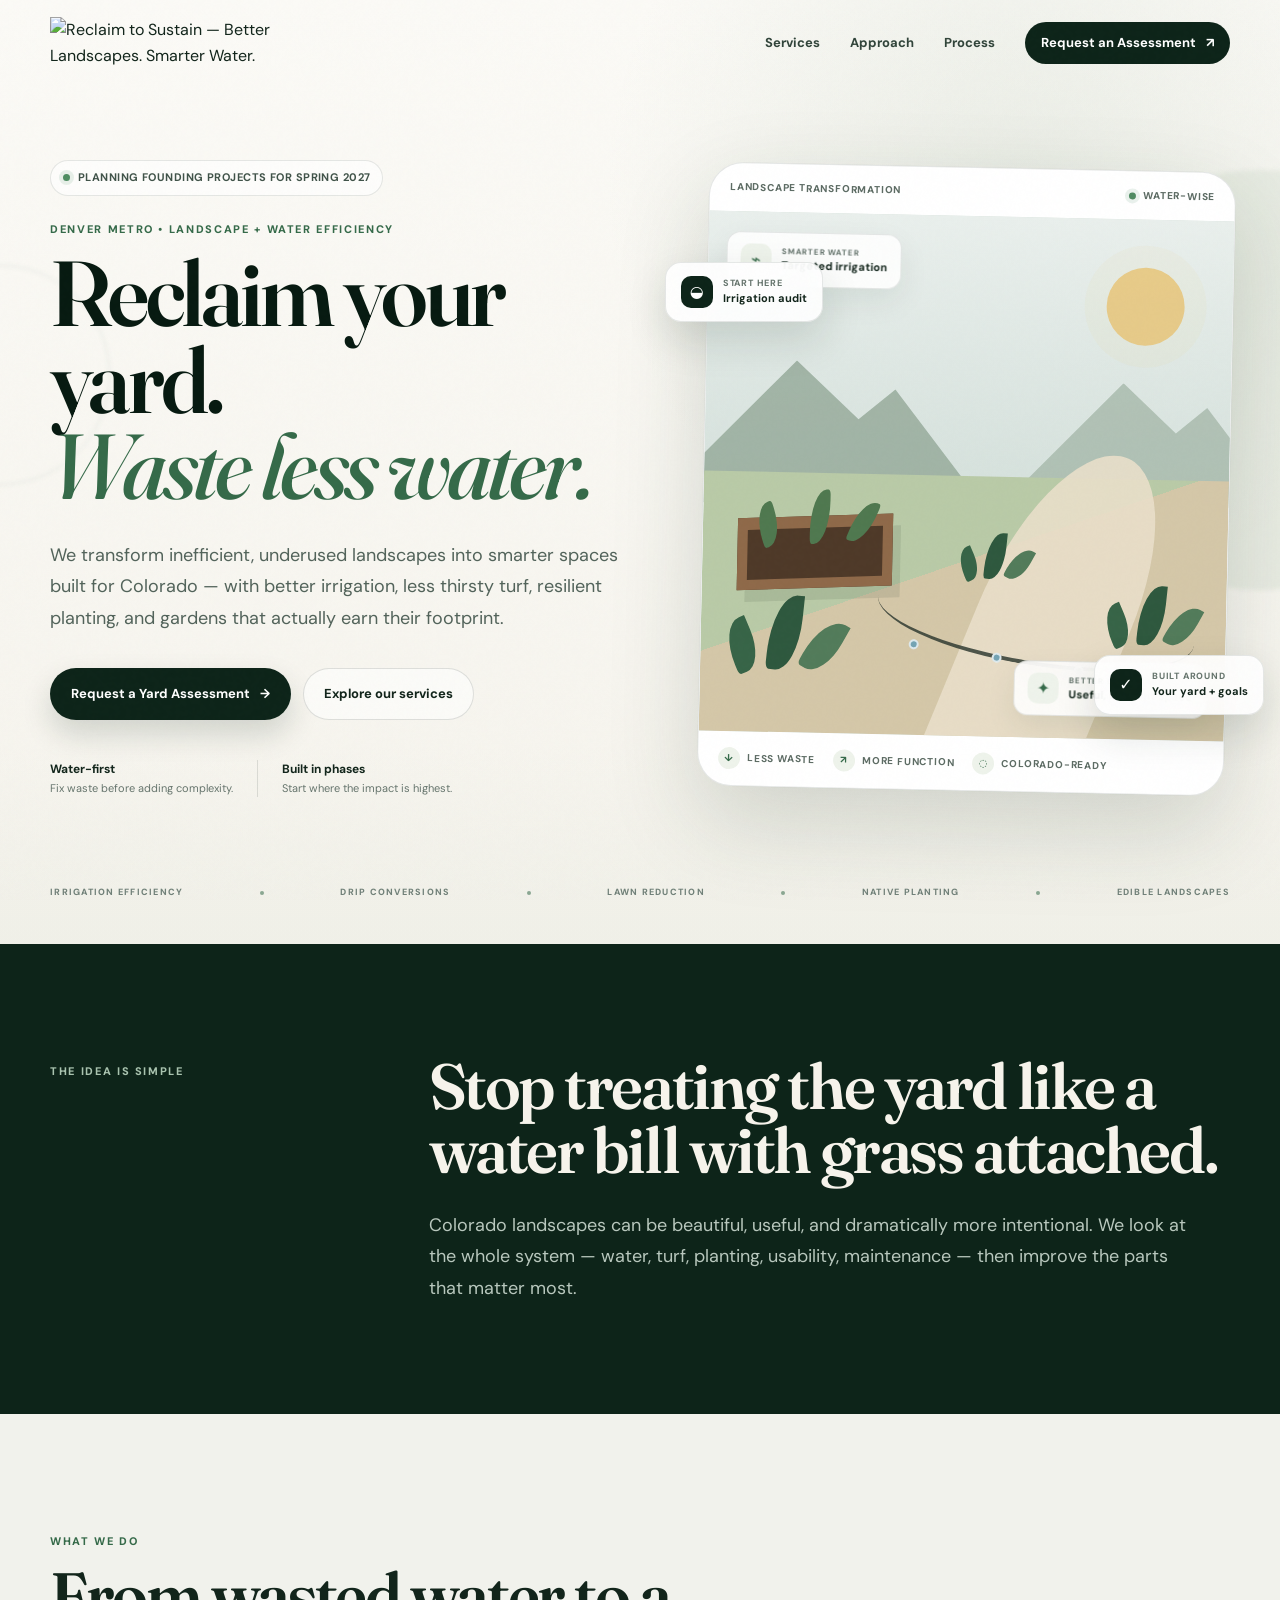
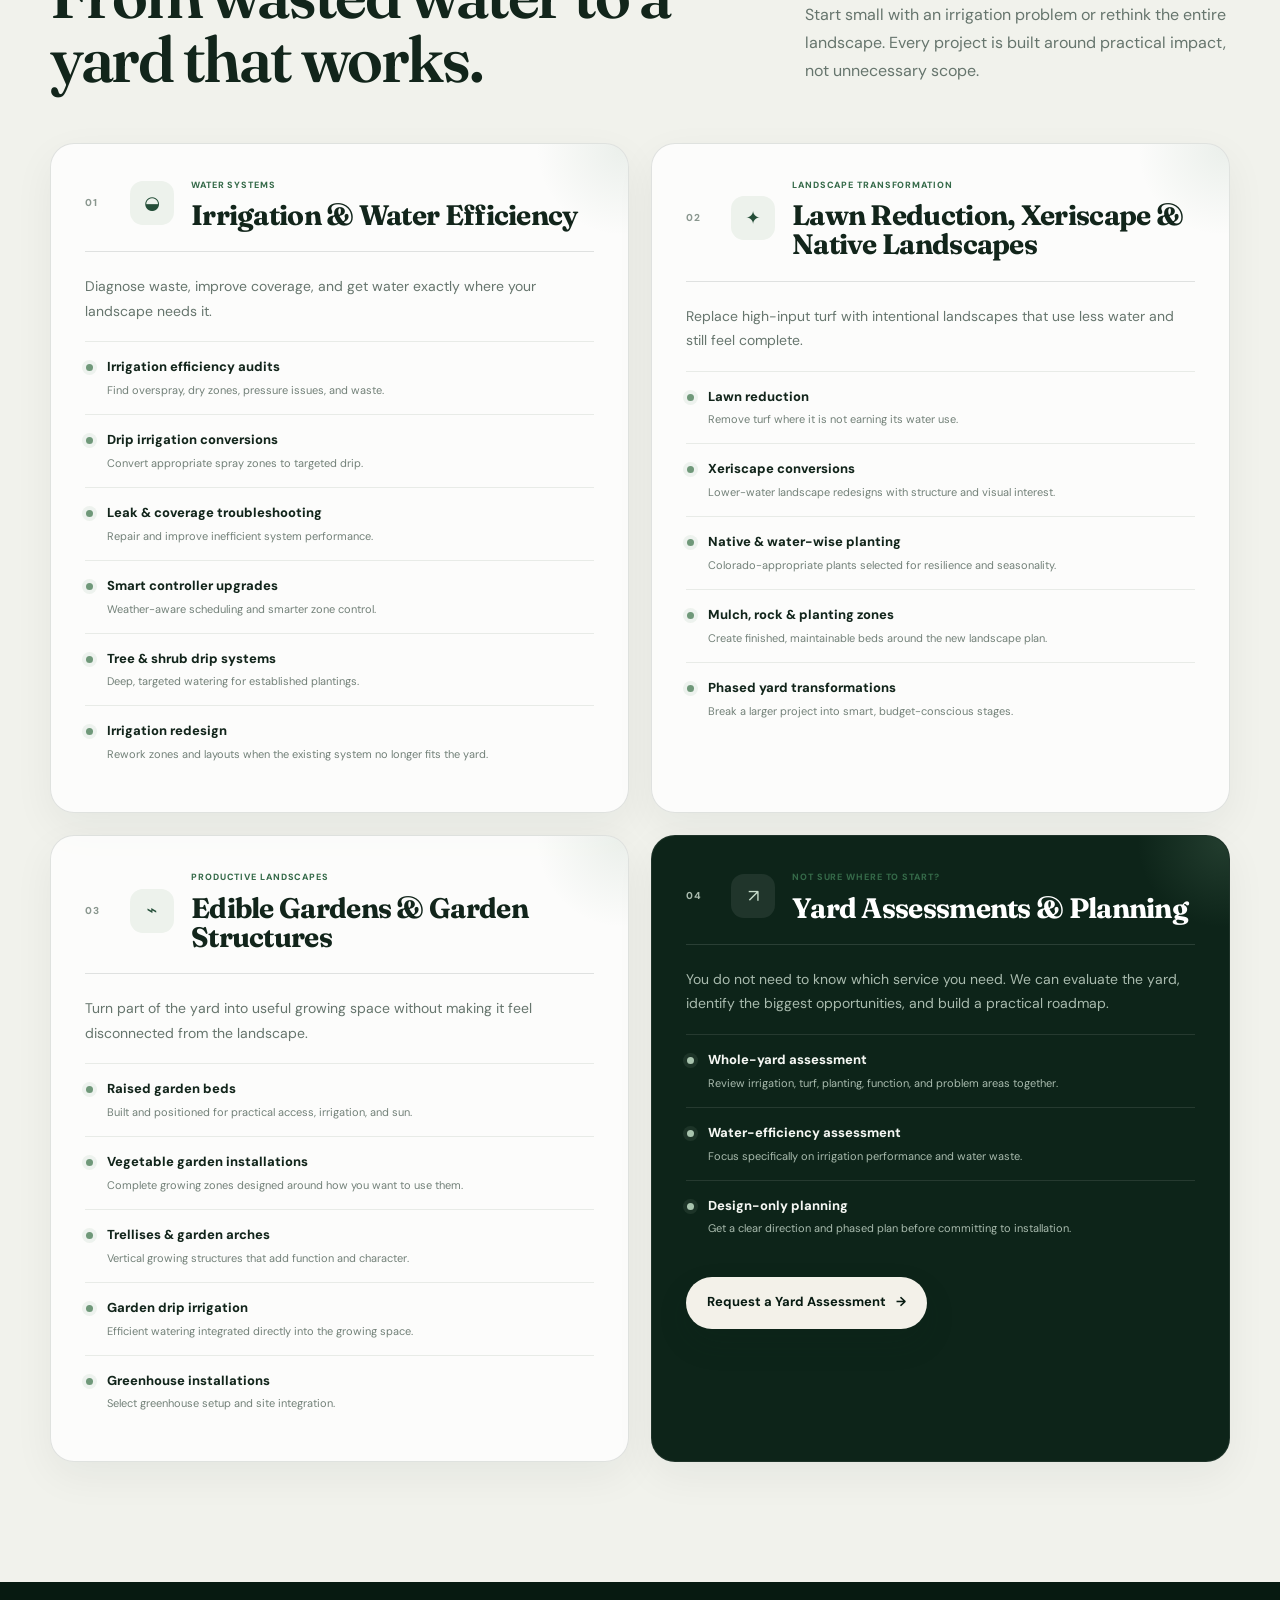
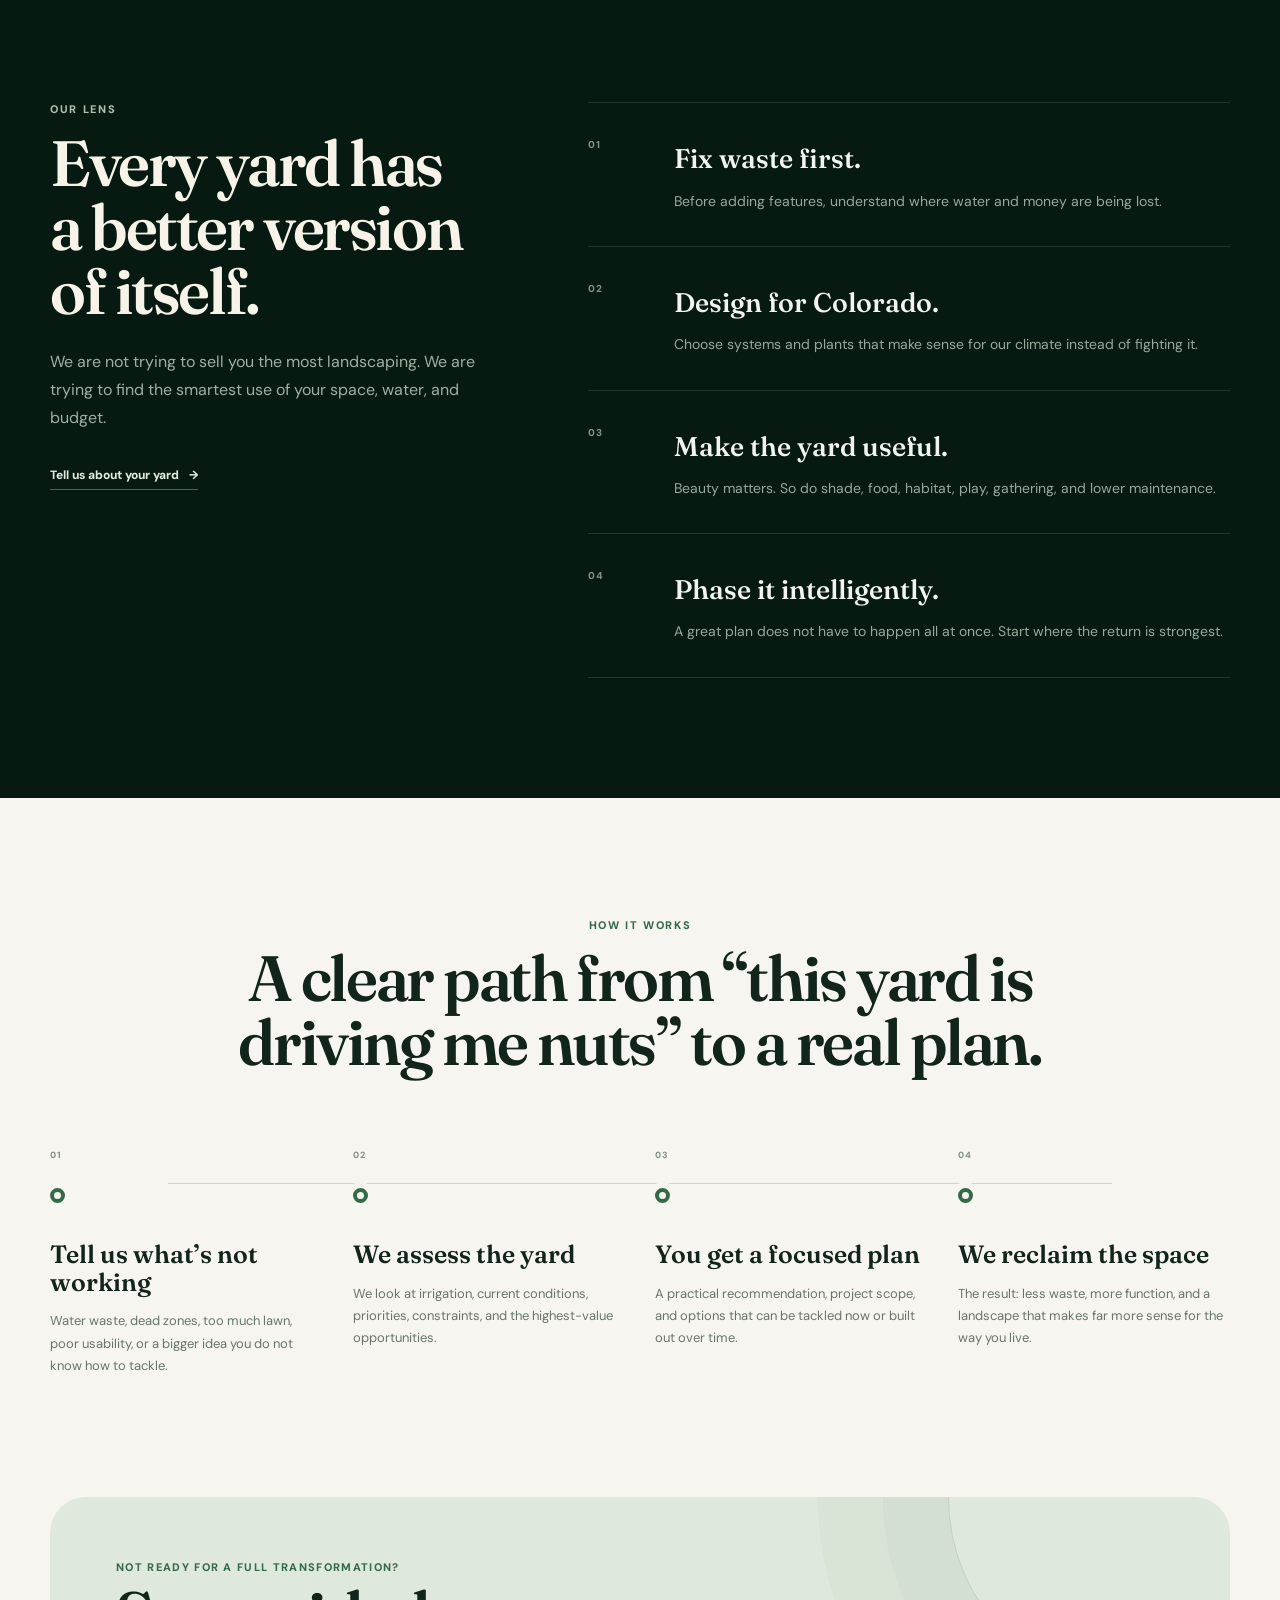
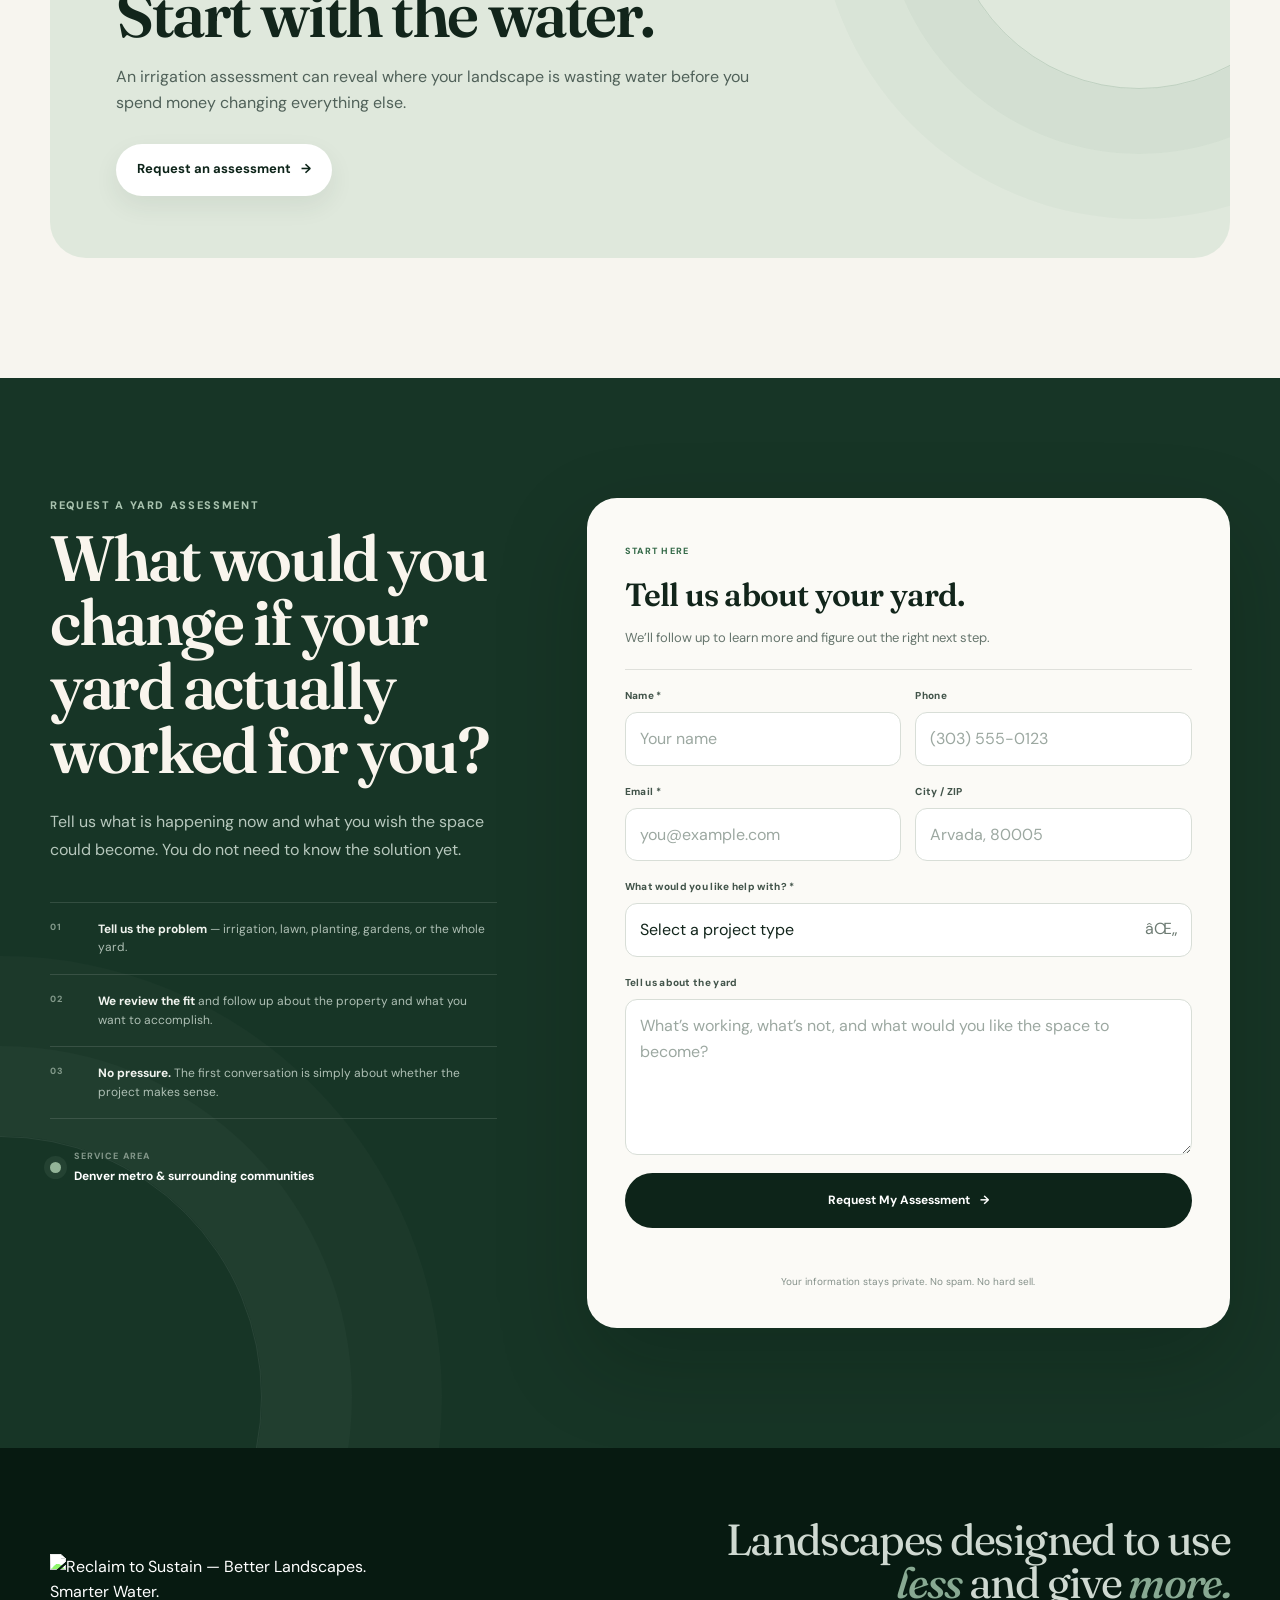
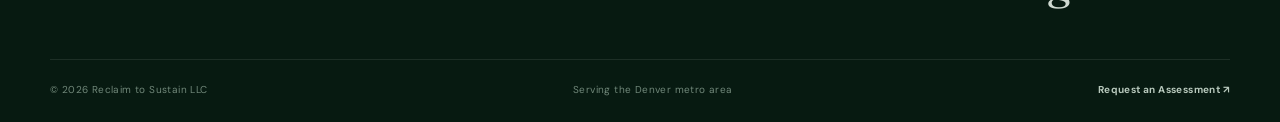
==== commit caf7c2fe: "Update index.html" ====
--- a/index.html
+++ b/index.html
@@ -319,7 +319,7 @@
         </div>
 
         <form class="lead-form reveal reveal-delay" id="lead-form" action="https://api.web3forms.com/submit" method="POST">
-          <input type="hidden" name="access_key" value="PASTE_YOUR_WEB3FORMS_ACCESS_KEY_HERE" />
+          <input type="hidden" name="access_key" value="23e56279-a444-453d-9f1f-240cc7fe648c" />
           <input type="hidden" name="subject" value="New Reclaim to Sustain Yard Assessment Lead" />
           <input type="hidden" name="from_name" value="Reclaim to Sustain Website" />
           <input type="checkbox" name="botcheck" class="hidden" style="display:none" tabindex="-1" autocomplete="off" />
--- a/styles.css
+++ b/styles.css
@@ -309,3 +309,51 @@
   .contact-grid { gap: 45px; }.lead-form { padding: 24px; border-radius: 22px; }.form-row { grid-template-columns: 1fr; }
   .footer-top { grid-template-columns: 1fr; gap: 36px; }.footer-tagline { justify-self: start; text-align: left; }.footer-bottom { display: grid; justify-content: start; }
 }
+
+/* ===== Brand logo ===== */
+.brand-logo { display: inline-flex; align-items: center; padding: 0; }
+.brand-logo img { display: block; width: 250px; height: auto; max-height: 66px; object-fit: contain; object-position: left center; }
+.site-header.scrolled .brand-logo img { width: 228px; }
+.brand-footer img { width: 330px; max-height: none; filter: brightness(1.45) saturate(.82); }
+
+/* ===== Clear services catalog ===== */
+.services-catalog { display: grid; grid-template-columns: 1fr 1fr; gap: 22px; margin-top: 52px; }
+.service-group { position: relative; overflow: hidden; padding: 34px; border: 1px solid var(--line); border-radius: 24px; background: rgba(255,255,255,.76); box-shadow: 0 14px 42px rgba(22,42,29,.055); }
+.service-group::after { content: ""; position: absolute; width: 180px; height: 180px; right: -85px; top: -85px; border-radius: 50%; background: radial-gradient(circle, rgba(84,128,94,.10), transparent 68%); pointer-events: none; }
+.service-group-head { display: grid; grid-template-columns: 32px 48px 1fr; gap: 13px; align-items: center; padding-bottom: 22px; border-bottom: 1px solid var(--line); }
+.service-group-number { color: #8a978f; font-size: 10px; font-weight: 800; letter-spacing: .12em; }
+.service-group-icon { display: grid; place-items: center; width: 44px; height: 44px; border-radius: 13px; background: #edf2ec; color: var(--forest-700); font-size: 18px; }
+.service-group h3 { margin: 3px 0 0; font-family: "Fraunces", serif; font-size: clamp(25px, 2.2vw, 34px); line-height: 1.04; letter-spacing: -.025em; }
+.service-group-summary { margin: 22px 0 4px; color: var(--muted); font-size: 14px; line-height: 1.75; }
+.service-menu { display: grid; gap: 0; margin: 18px 0 0; padding: 0; list-style: none; }
+.service-menu li { position: relative; display: grid; gap: 4px; padding: 15px 0 15px 22px; border-top: 1px solid #e8ebe7; }
+.service-menu li::before { content: ""; position: absolute; left: 1px; top: 22px; width: 7px; height: 7px; border-radius: 50%; background: #6f9879; box-shadow: 0 0 0 4px rgba(111,152,121,.10); }
+.service-menu li span { color: var(--ink); font-size: 13px; font-weight: 800; }
+.service-menu li small { color: #728078; font-size: 11px; line-height: 1.55; }
+.service-group-feature { background: var(--forest-900); color: white; border-color: rgba(255,255,255,.07); }
+.service-group-feature::after { background: radial-gradient(circle, rgba(132,174,143,.18), transparent 68%); }
+.service-group-feature .service-group-head { border-color: rgba(255,255,255,.12); }
+.service-group-feature .service-group-icon { background: rgba(255,255,255,.08); color: #c8ddcc; }
+.service-group-feature .service-group-number, .service-group-feature .service-kicker, .service-group-feature .service-group-summary, .service-group-feature .service-menu li small { color: #a9bbae; }
+.service-group-feature .service-menu li { border-color: rgba(255,255,255,.10); }
+.service-group-feature .service-menu li span { color: #f5f7f3; }
+.service-group-feature .service-menu li::before { background: #a8c4ae; box-shadow: 0 0 0 4px rgba(168,196,174,.10); }
+.service-cta { margin-top: 24px; background: #f3f1e9; color: var(--forest-950); }
+.service-cta:hover { background: white; }
+
+@media (max-width: 1000px) {
+  .services-catalog { grid-template-columns: 1fr; }
+  .brand-logo img { width: 230px; }
+}
+
+@media (max-width: 680px) {
+  .brand-logo img { width: 190px; max-height: 52px; }
+  .site-header.scrolled .brand-logo img { width: 182px; }
+  .brand-footer img { width: min(290px, 90vw); }
+  .services-catalog { margin-top: 34px; gap: 16px; }
+  .service-group { padding: 24px 20px; border-radius: 20px; }
+  .service-group-head { grid-template-columns: 26px 42px 1fr; gap: 10px; }
+  .service-group-icon { width: 40px; height: 40px; }
+  .service-group h3 { font-size: 26px; }
+  .service-menu li { padding-left: 20px; }
+}
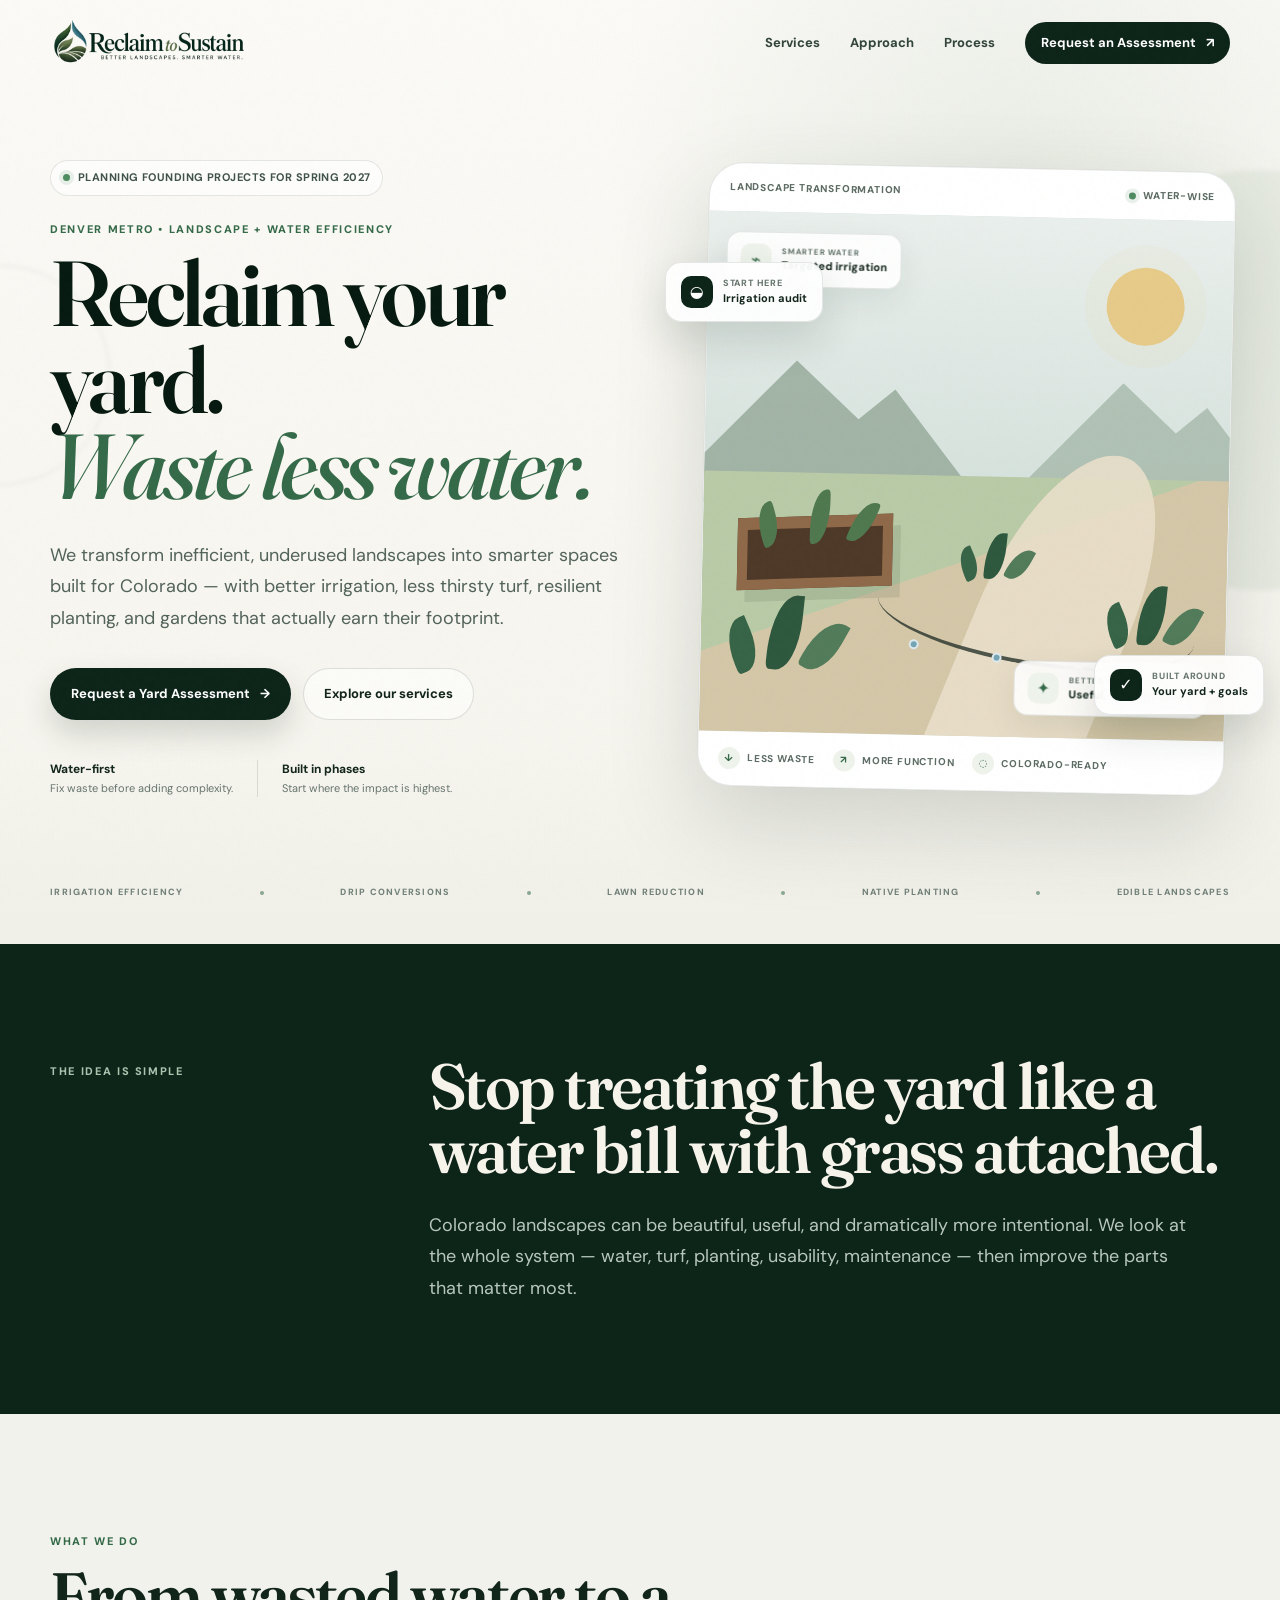
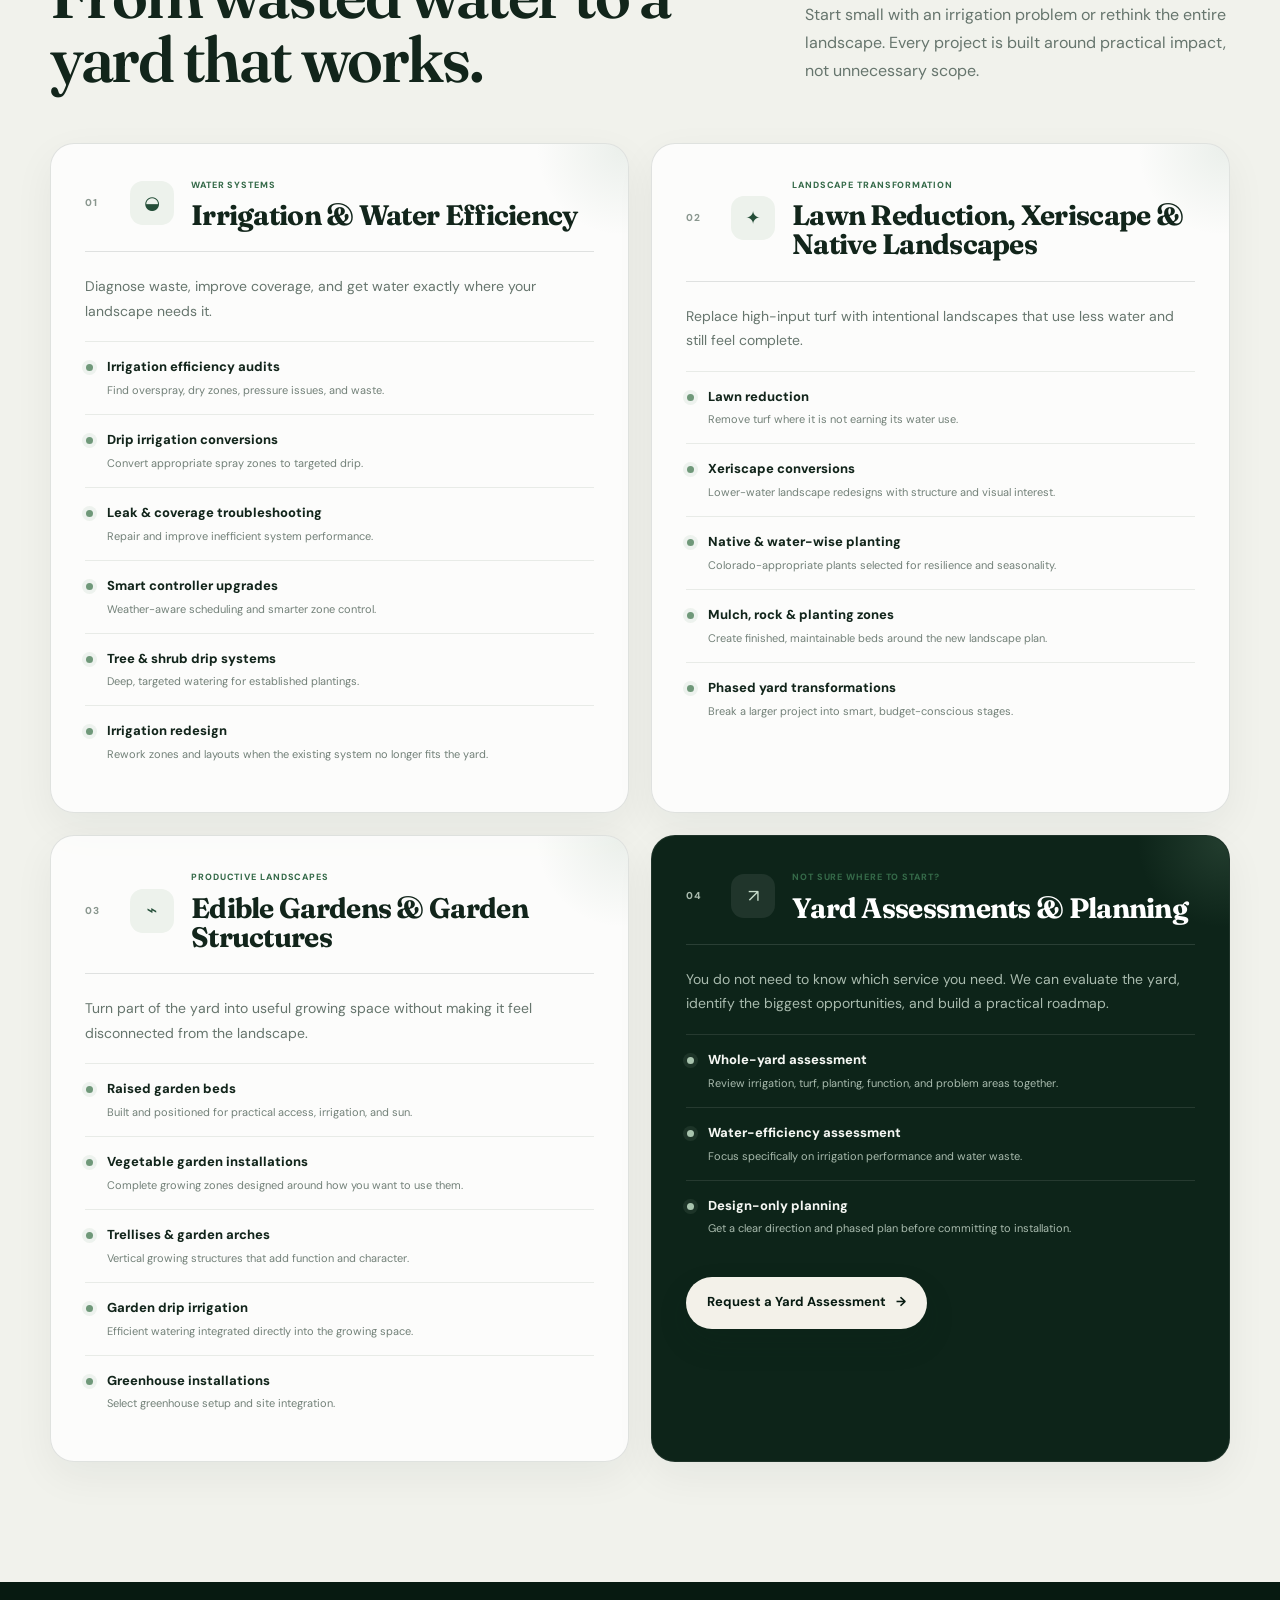
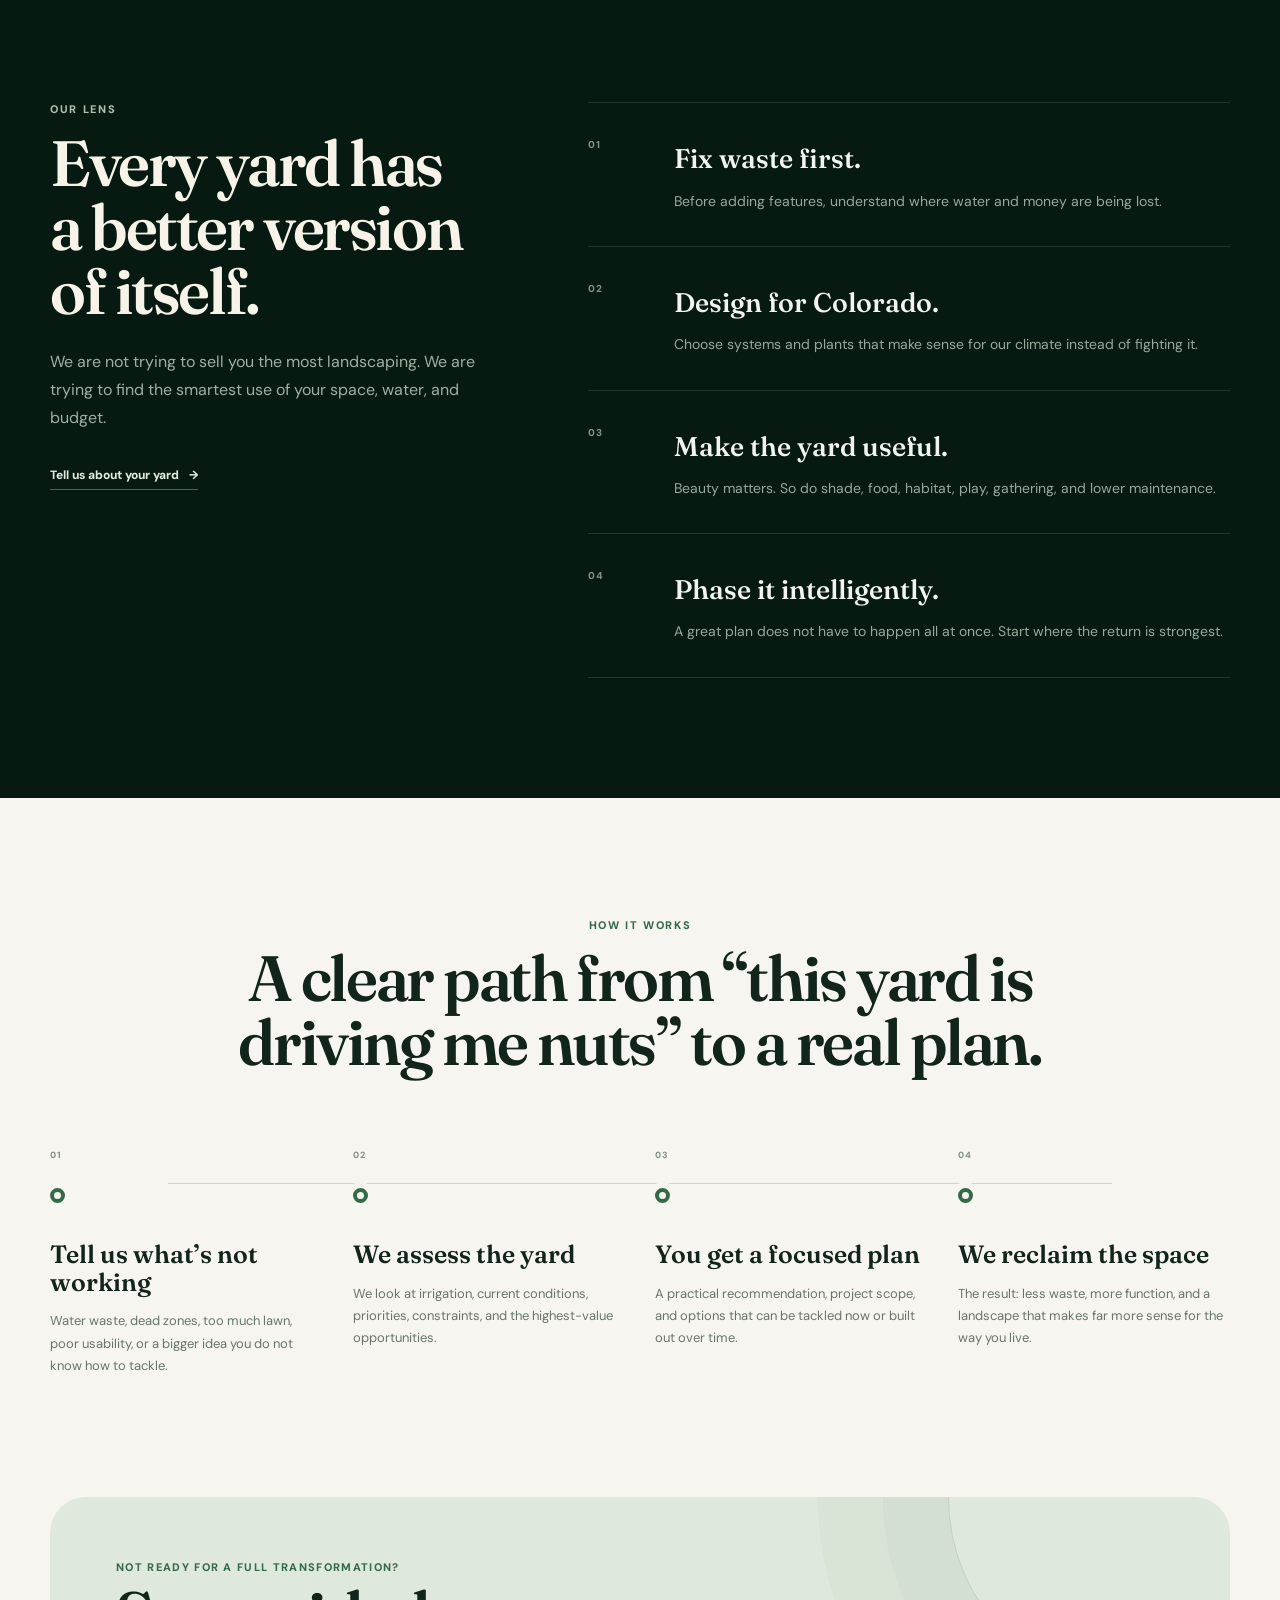
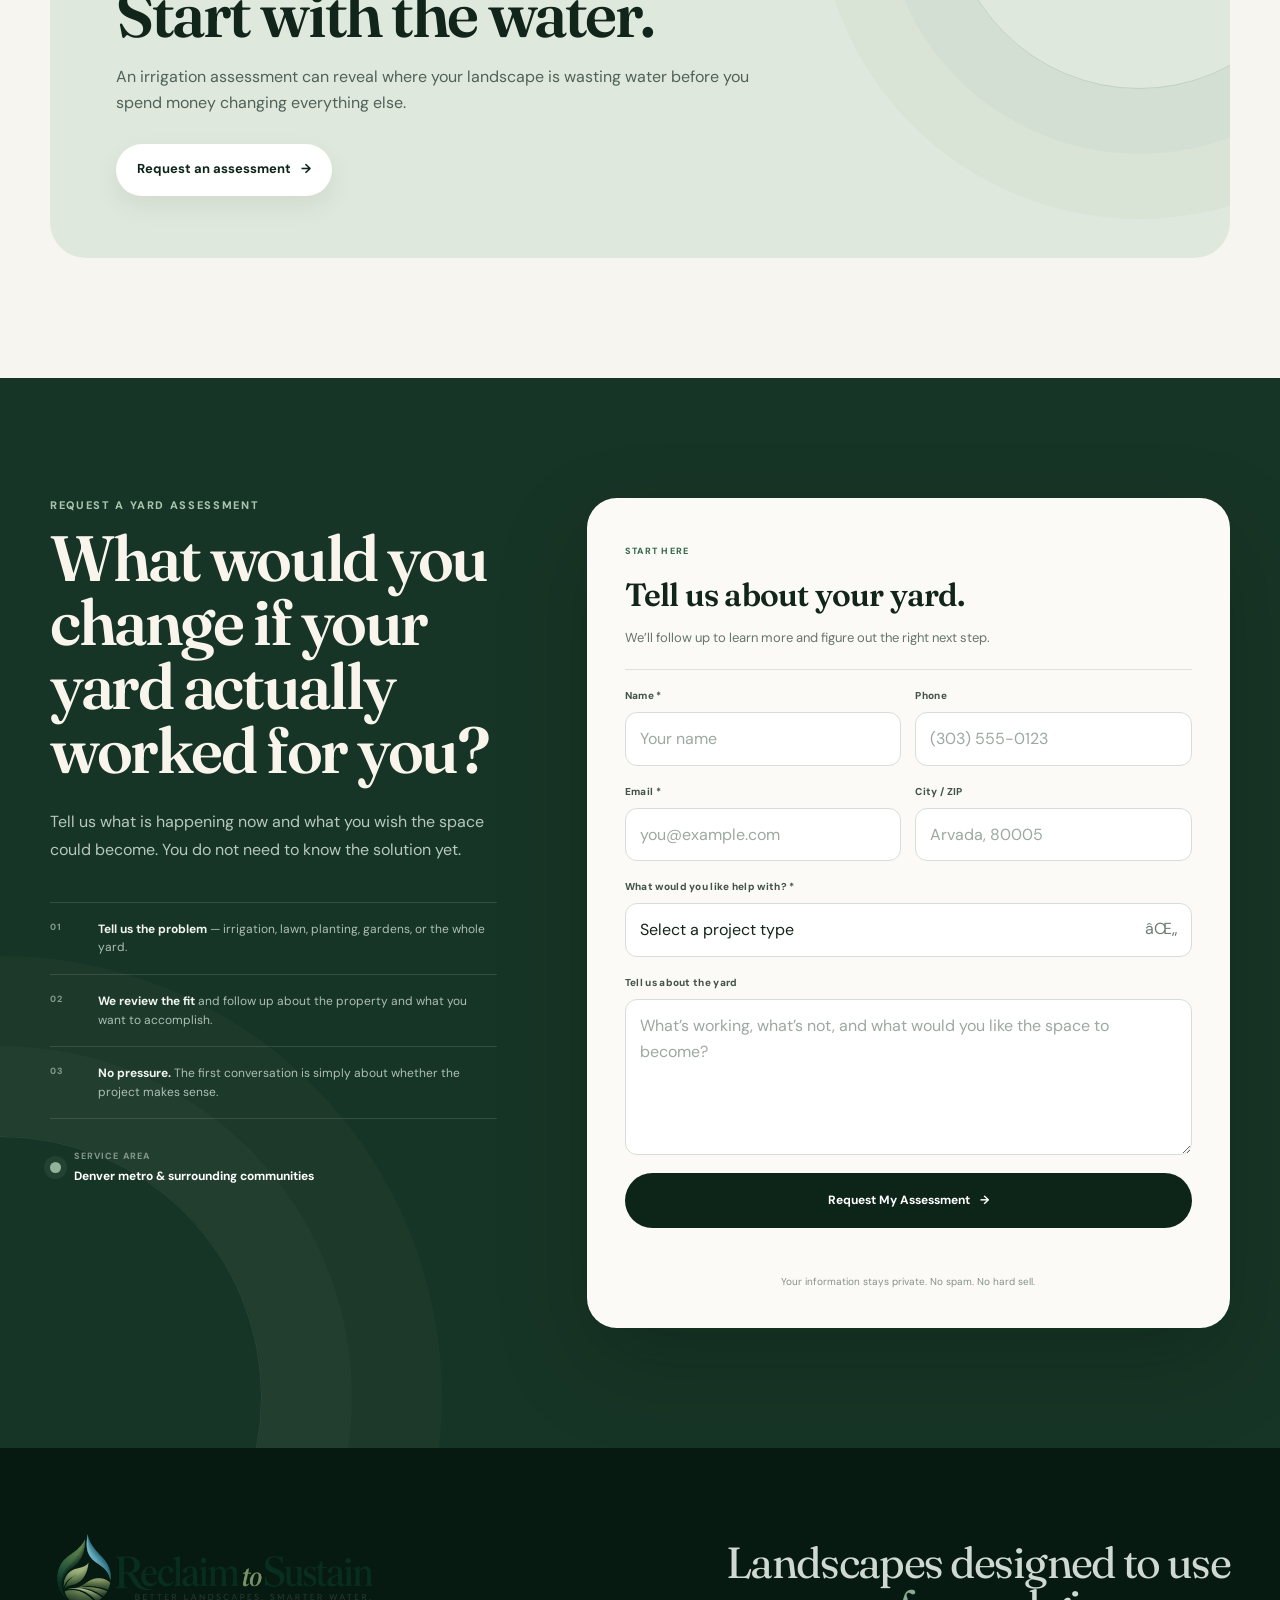
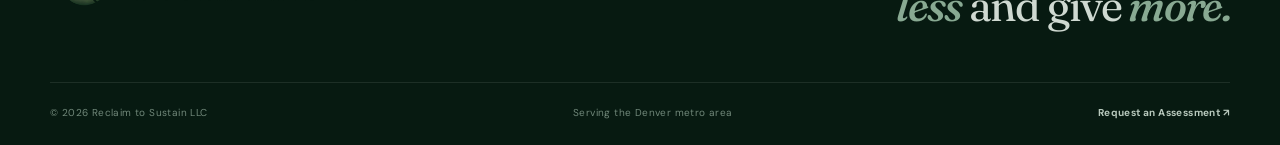
==== commit f604052b: "Update index.html" ====
--- a/index.html
+++ b/index.html
@@ -3,9 +3,27 @@
 <head>
   <meta charset="UTF-8" />
   <meta name="viewport" content="width=device-width, initial-scale=1.0" />
-  <meta name="description" content="Reclaim to Sustain helps Denver-area homeowners create resilient, water-wise landscapes through smarter irrigation, lawn reduction, native planting, xeriscaping, and edible gardens." />
+  <meta name="description" content="Reclaim to Sustain helps Denver-area homeowners create water-wise landscapes with irrigation efficiency, drip conversions, lawn reduction, xeriscaping, native planting, and edible gardens." />
+  <meta name="robots" content="index, follow, max-image-preview:large" />
   <meta name="theme-color" content="#0d2419" />
-  <title>Reclaim to Sustain | Better Landscapes. Smarter Water.</title>
+  <link rel="canonical" href="https://reclaimtosustain.com/" />
+
+  <title>Water-Wise Landscaping & Irrigation | Reclaim to Sustain</title>
+
+  <meta property="og:type" content="website" />
+  <meta property="og:site_name" content="Reclaim to Sustain" />
+  <meta property="og:title" content="Reclaim to Sustain | Better Landscapes. Smarter Water." />
+  <meta property="og:description" content="Smarter irrigation, lawn reduction, xeriscaping, native landscapes, and edible gardens for Denver-area yards." />
+  <meta property="og:url" content="https://reclaimtosustain.com/" />
+  <meta property="og:image" content="https://reclaimtosustain.com/assets/social-share.png" />
+  <meta property="og:image:width" content="1200" />
+  <meta property="og:image:height" content="630" />
+  <meta property="og:image:alt" content="Reclaim to Sustain — Better Landscapes. Smarter Water." />
+
+  <meta name="twitter:card" content="summary_large_image" />
+  <meta name="twitter:title" content="Reclaim to Sustain | Better Landscapes. Smarter Water." />
+  <meta name="twitter:description" content="Smarter irrigation, lawn reduction, xeriscaping, native landscapes, and edible gardens for Denver-area yards." />
+  <meta name="twitter:image" content="https://reclaimtosustain.com/assets/social-share.png" />
 
   <link rel="preconnect" href="https://fonts.googleapis.com">
   <link rel="preconnect" href="https://fonts.gstatic.com" crossorigin>
@@ -13,6 +31,30 @@
   <link rel="icon" type="image/png" href="assets/favicon.png" />
   <link rel="apple-touch-icon" href="assets/favicon-192.png" />
   <link rel="stylesheet" href="styles.css" />
+
+  <script type="application/ld+json">
+  {
+    "@context": "https://schema.org",
+    "@type": "HomeAndConstructionBusiness",
+    "name": "Reclaim to Sustain LLC",
+    "url": "https://reclaimtosustain.com/",
+    "logo": "https://reclaimtosustain.com/assets/logo.png",
+    "image": "https://reclaimtosustain.com/assets/social-share.png",
+    "description": "Water-wise landscaping and irrigation services including irrigation efficiency, drip conversions, lawn reduction, xeriscaping, native planting, and edible gardens.",
+    "areaServed": {
+      "@type": "AdministrativeArea",
+      "name": "Denver metropolitan area, Colorado"
+    },
+    "knowsAbout": [
+      "Irrigation efficiency",
+      "Drip irrigation",
+      "Lawn reduction",
+      "Xeriscaping",
+      "Native landscaping",
+      "Edible gardens"
+    ]
+  }
+  </script>
 </head>
 <body>
   <div class="noise" aria-hidden="true"></div>
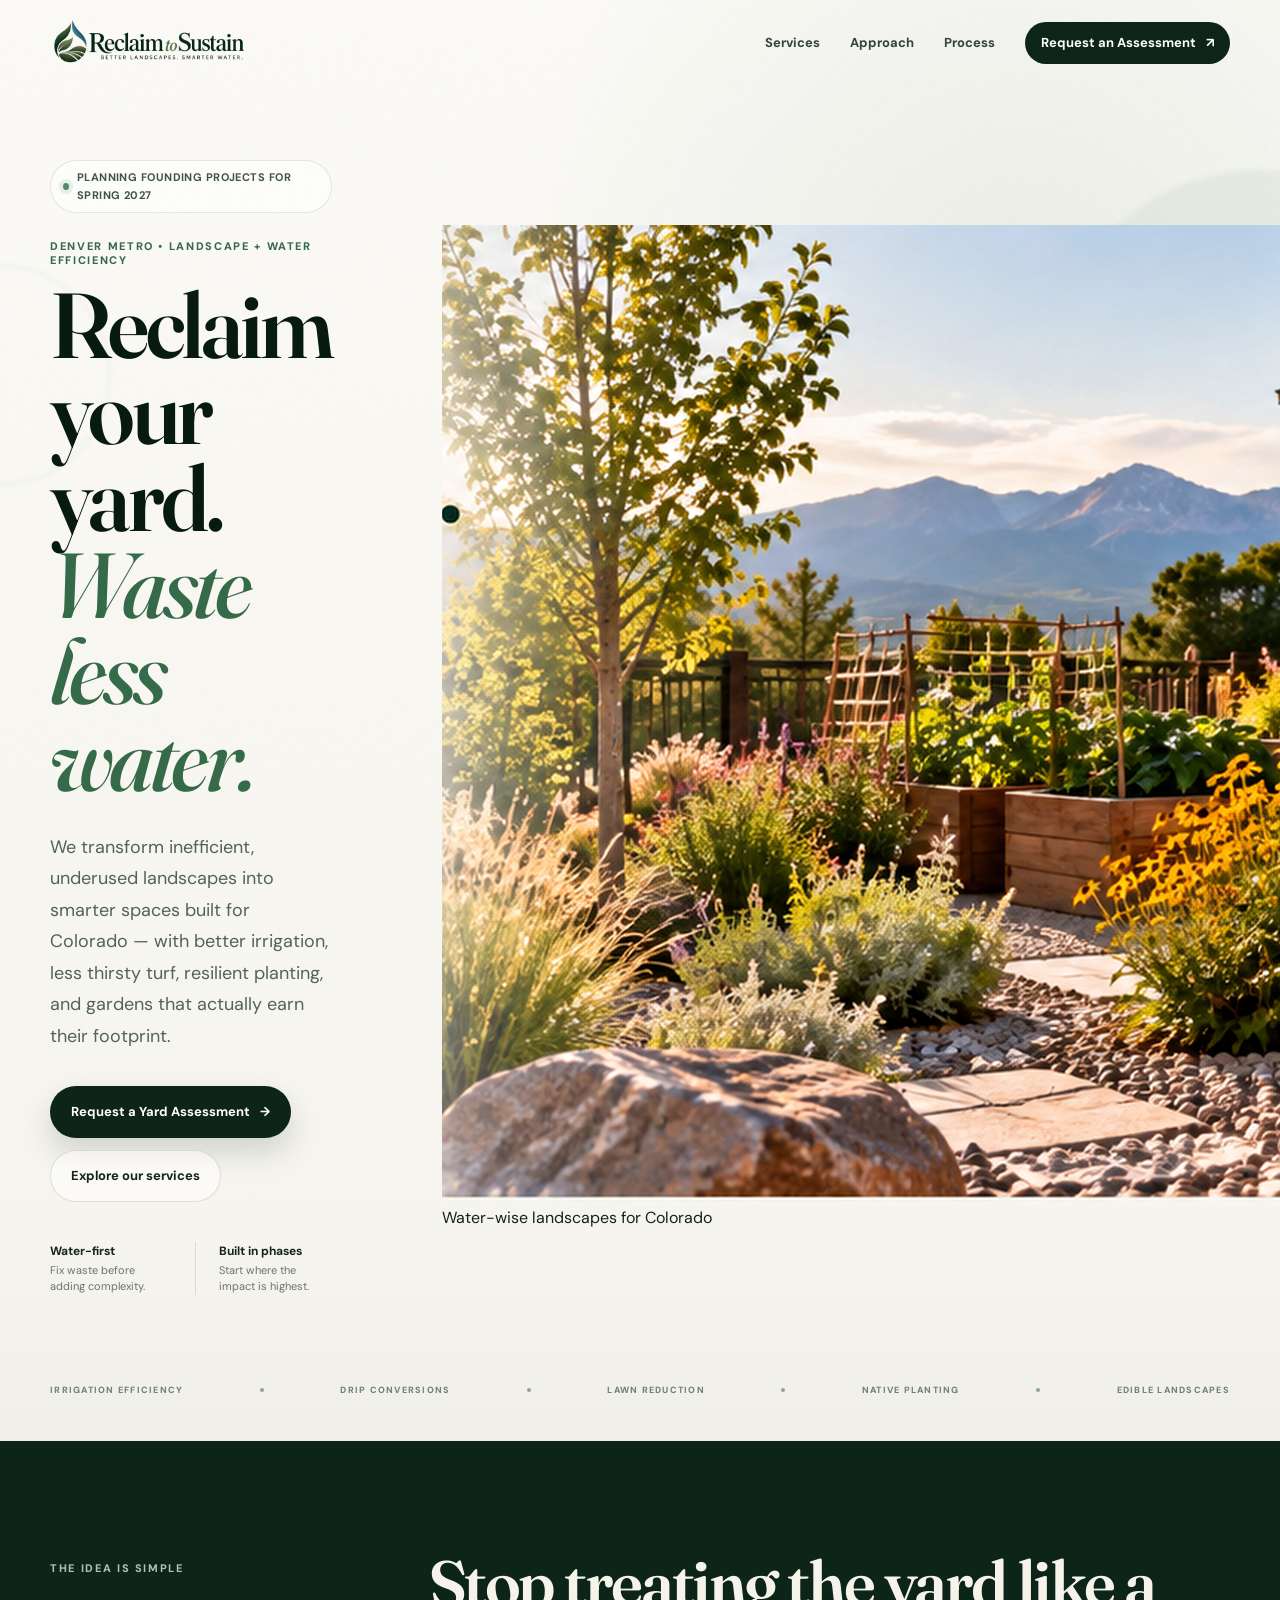
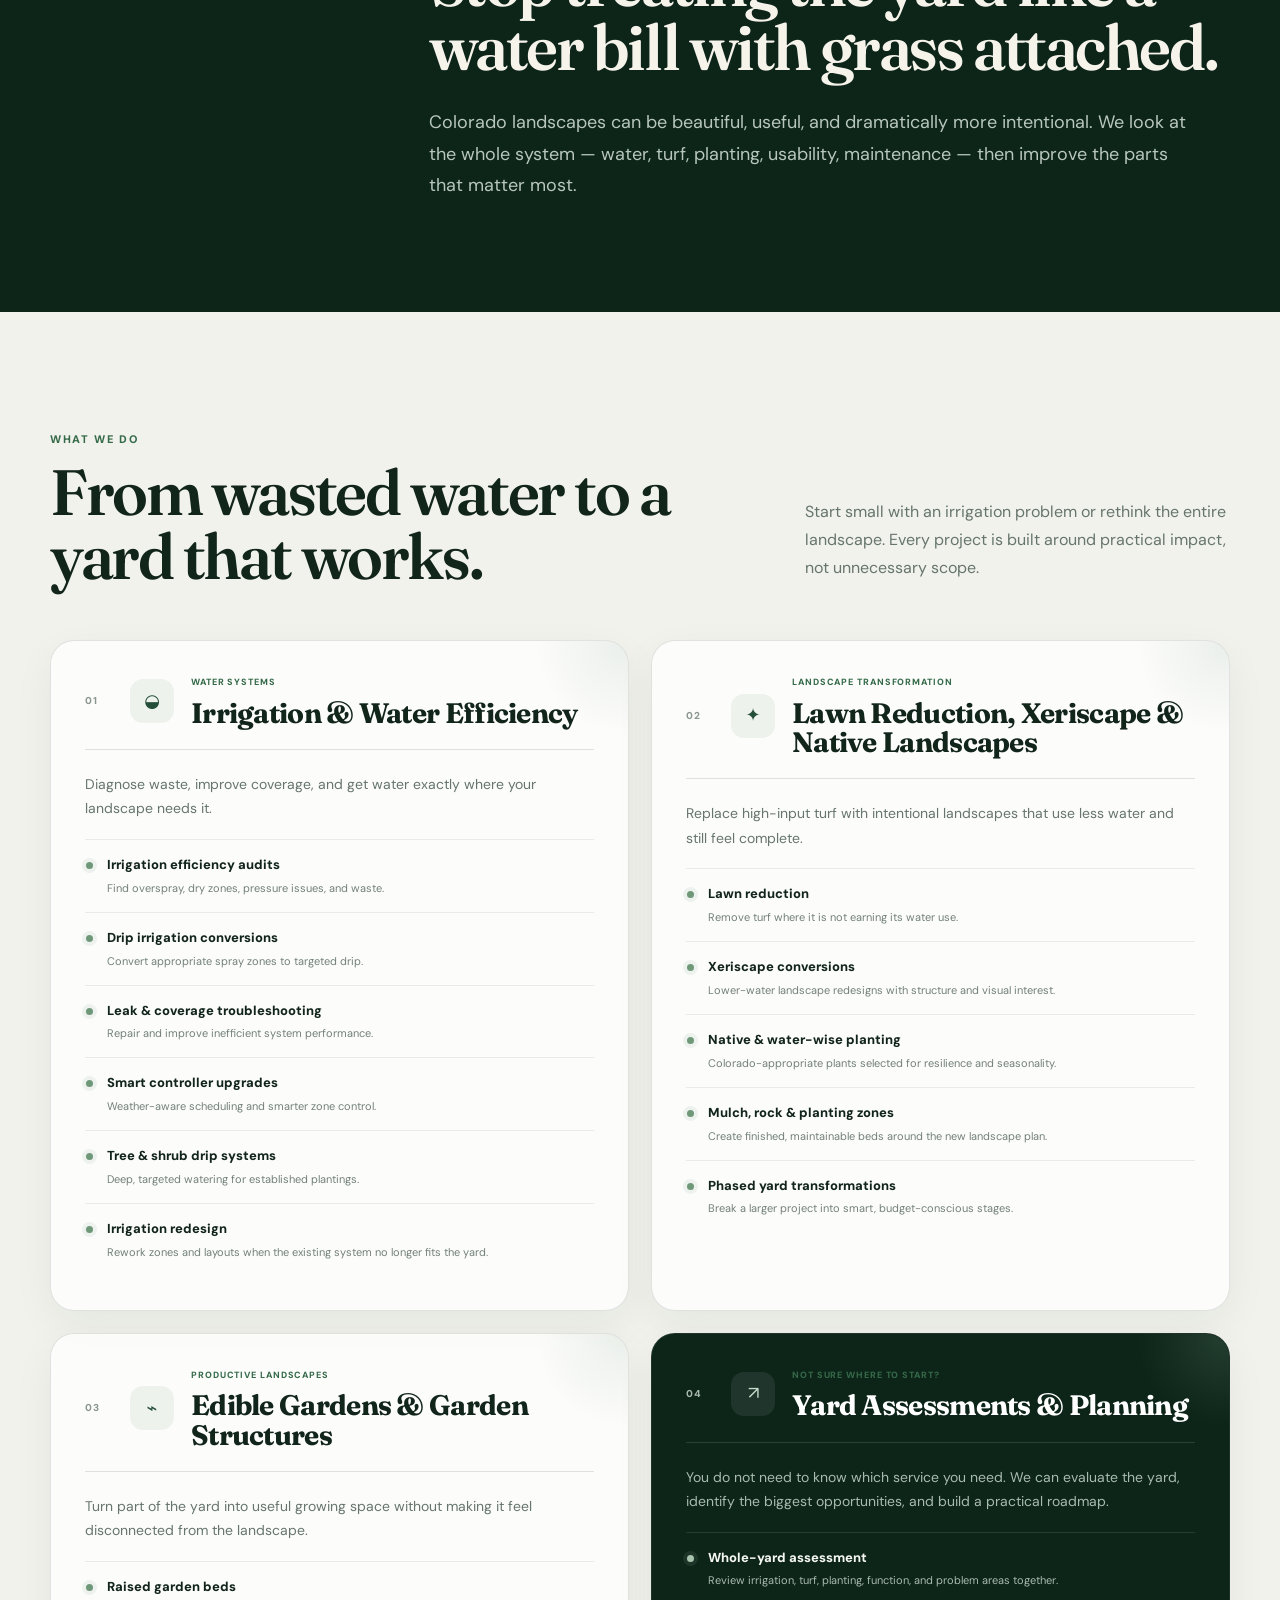
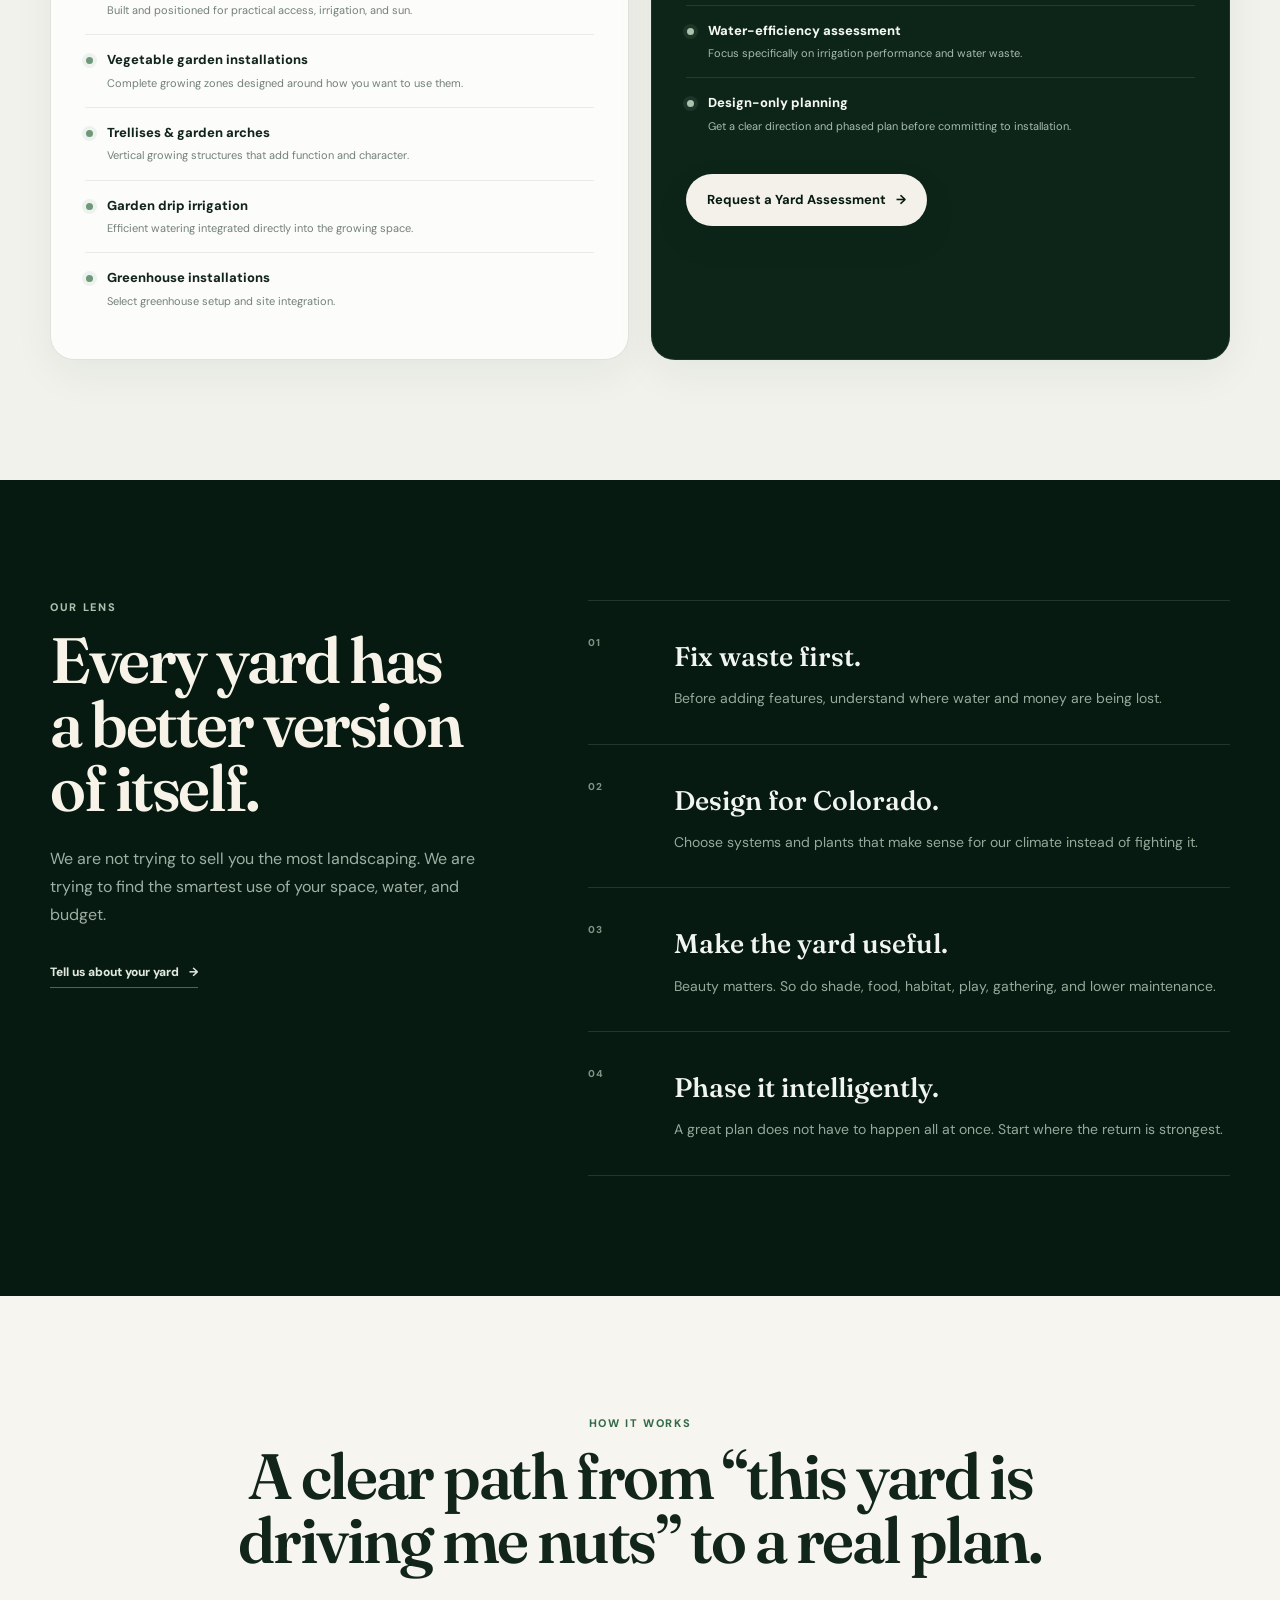
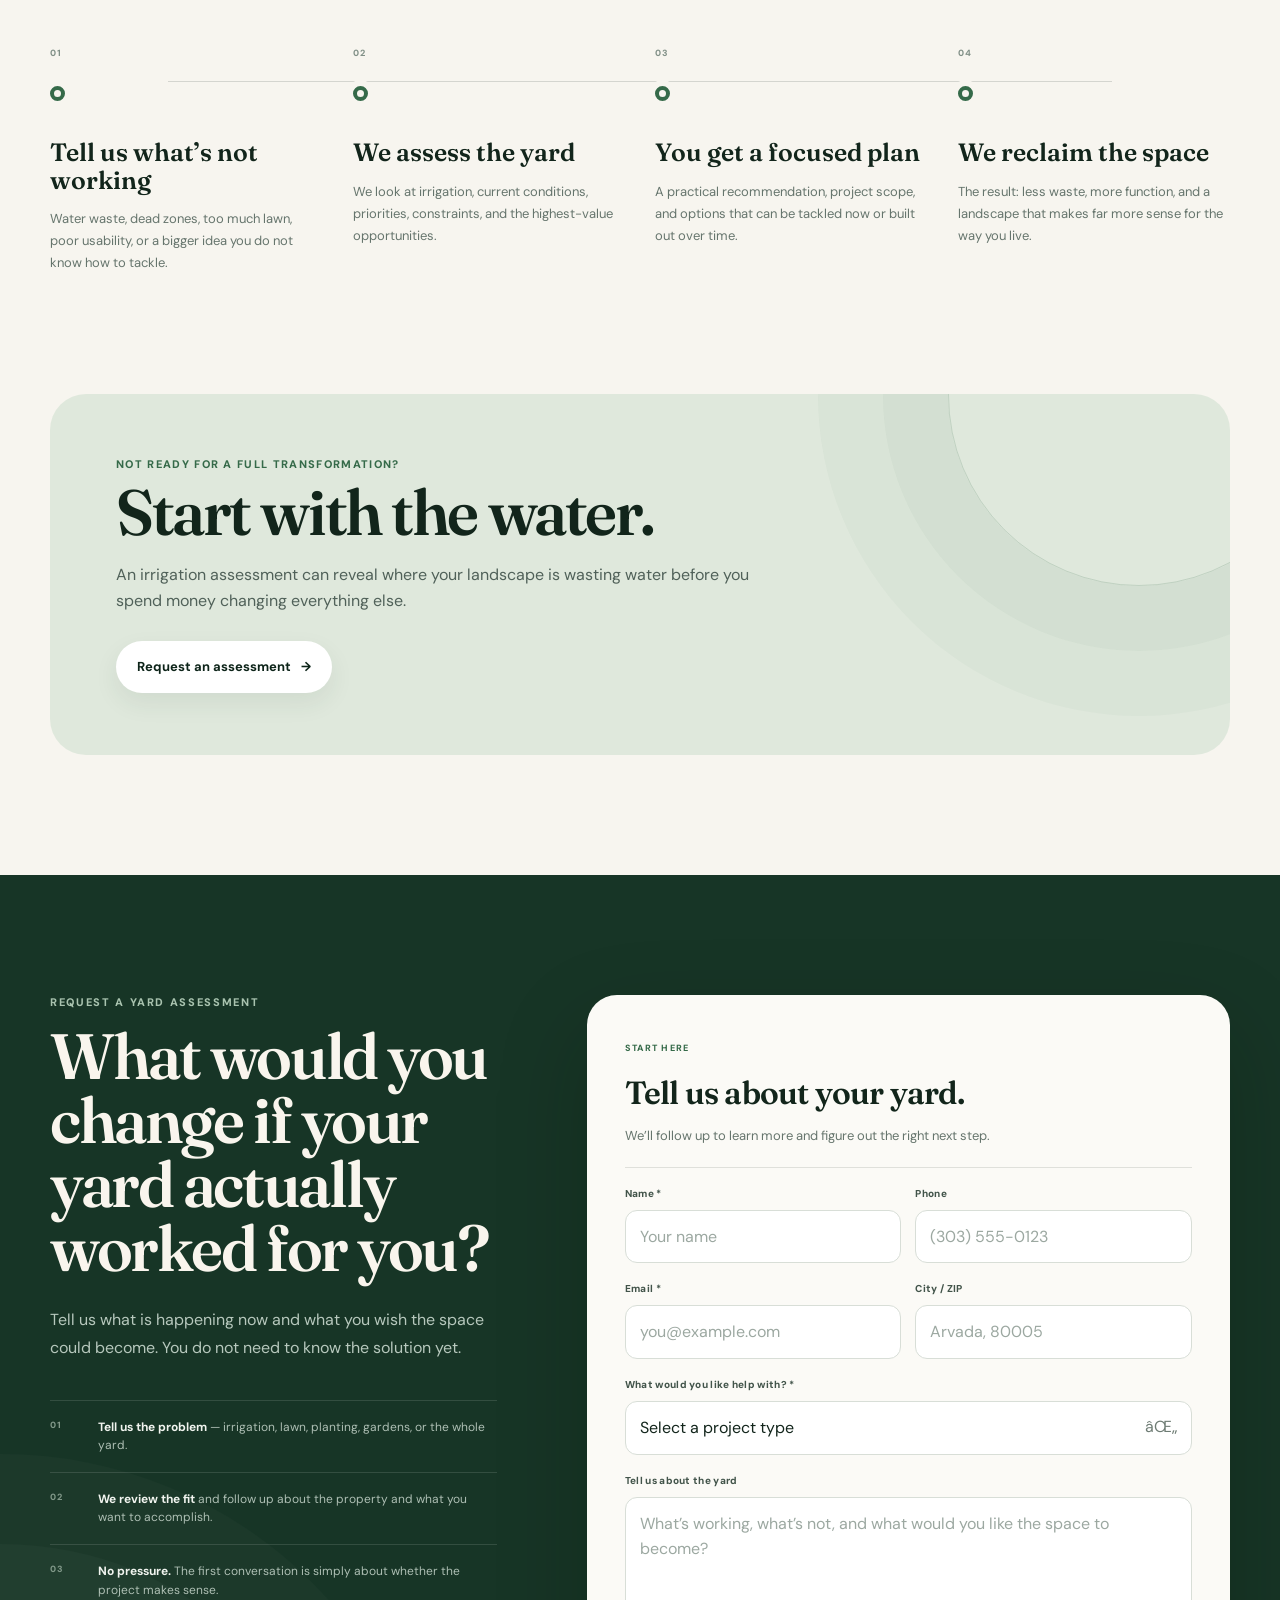
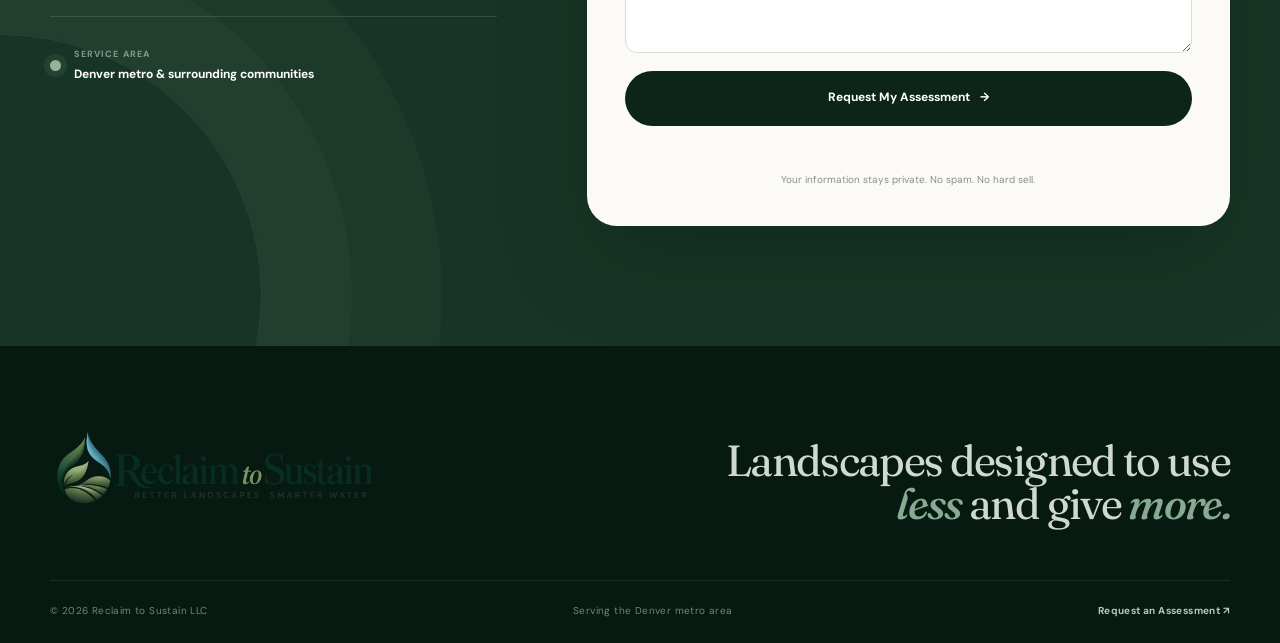
==== commit 1d5ec6b1: "Update index.html" ====
--- a/index.html
+++ b/index.html
@@ -111,53 +111,19 @@
           </div>
         </div>
 
-        <div class="hero-visual reveal reveal-delay" aria-label="Illustration of a water-wise landscape transformation">
-          <div class="visual-frame">
-            <div class="visual-topline">
-              <span>Landscape transformation</span>
-              <span class="status-dot"><i></i> Water-wise</span>
-            </div>
-
-            <div class="landscape-scene">
-              <div class="scene-sky"></div>
-              <div class="scene-sun"></div>
-              <div class="mountain mountain-one"></div>
-              <div class="mountain mountain-two"></div>
-              <div class="scene-ground"></div>
-              <div class="path"></div>
-
-              <div class="plant-cluster cluster-a"><i></i><i></i><i></i></div>
-              <div class="plant-cluster cluster-b"><i></i><i></i><i></i></div>
-              <div class="plant-cluster cluster-c"><i></i><i></i><i></i></div>
-              <div class="raised-bed"><span></span><span></span><span></span></div>
-              <div class="drip-line"><span></span><span></span><span></span><span></span></div>
-
-              <div class="scene-label scene-label-one">
-                <span class="label-icon">⌁</span>
-                <div><small>SMARTER WATER</small><strong>Targeted irrigation</strong></div>
-              </div>
-              <div class="scene-label scene-label-two">
-                <span class="label-icon">✦</span>
-                <div><small>BETTER LANDSCAPE</small><strong>Useful, resilient space</strong></div>
-              </div>
-            </div>
-
-            <div class="visual-footer">
-              <div><span class="metric-icon">↓</span><strong>Less waste</strong></div>
-              <div><span class="metric-icon">↗</span><strong>More function</strong></div>
-              <div><span class="metric-icon">◌</span><strong>Colorado-ready</strong></div>
-            </div>
-          </div>
-
-          <div class="floating-card card-water">
-            <span class="mini-icon">◒</span>
-            <div><small>Start here</small><strong>Irrigation audit</strong></div>
-          </div>
-          <div class="floating-card card-plan">
-            <span class="mini-icon">✓</span>
-            <div><small>Built around</small><strong>Your yard + goals</strong></div>
-          </div>
-        </div>
+        <figure class="hero-photo reveal reveal-delay">
+          <img
+            src="assets/hero-yard.png"
+            alt="Water-wise Colorado landscape with native plants, stone pathways, raised garden beds, and mountain views"
+            width="1440"
+            height="980"
+            fetchpriority="high"
+          />
+          <figcaption>
+            <span class="hero-photo-dot" aria-hidden="true"></span>
+            Water-wise landscapes for Colorado
+          </figcaption>
+        </figure>
       </div>
 
       <div class="container hero-marquee reveal">
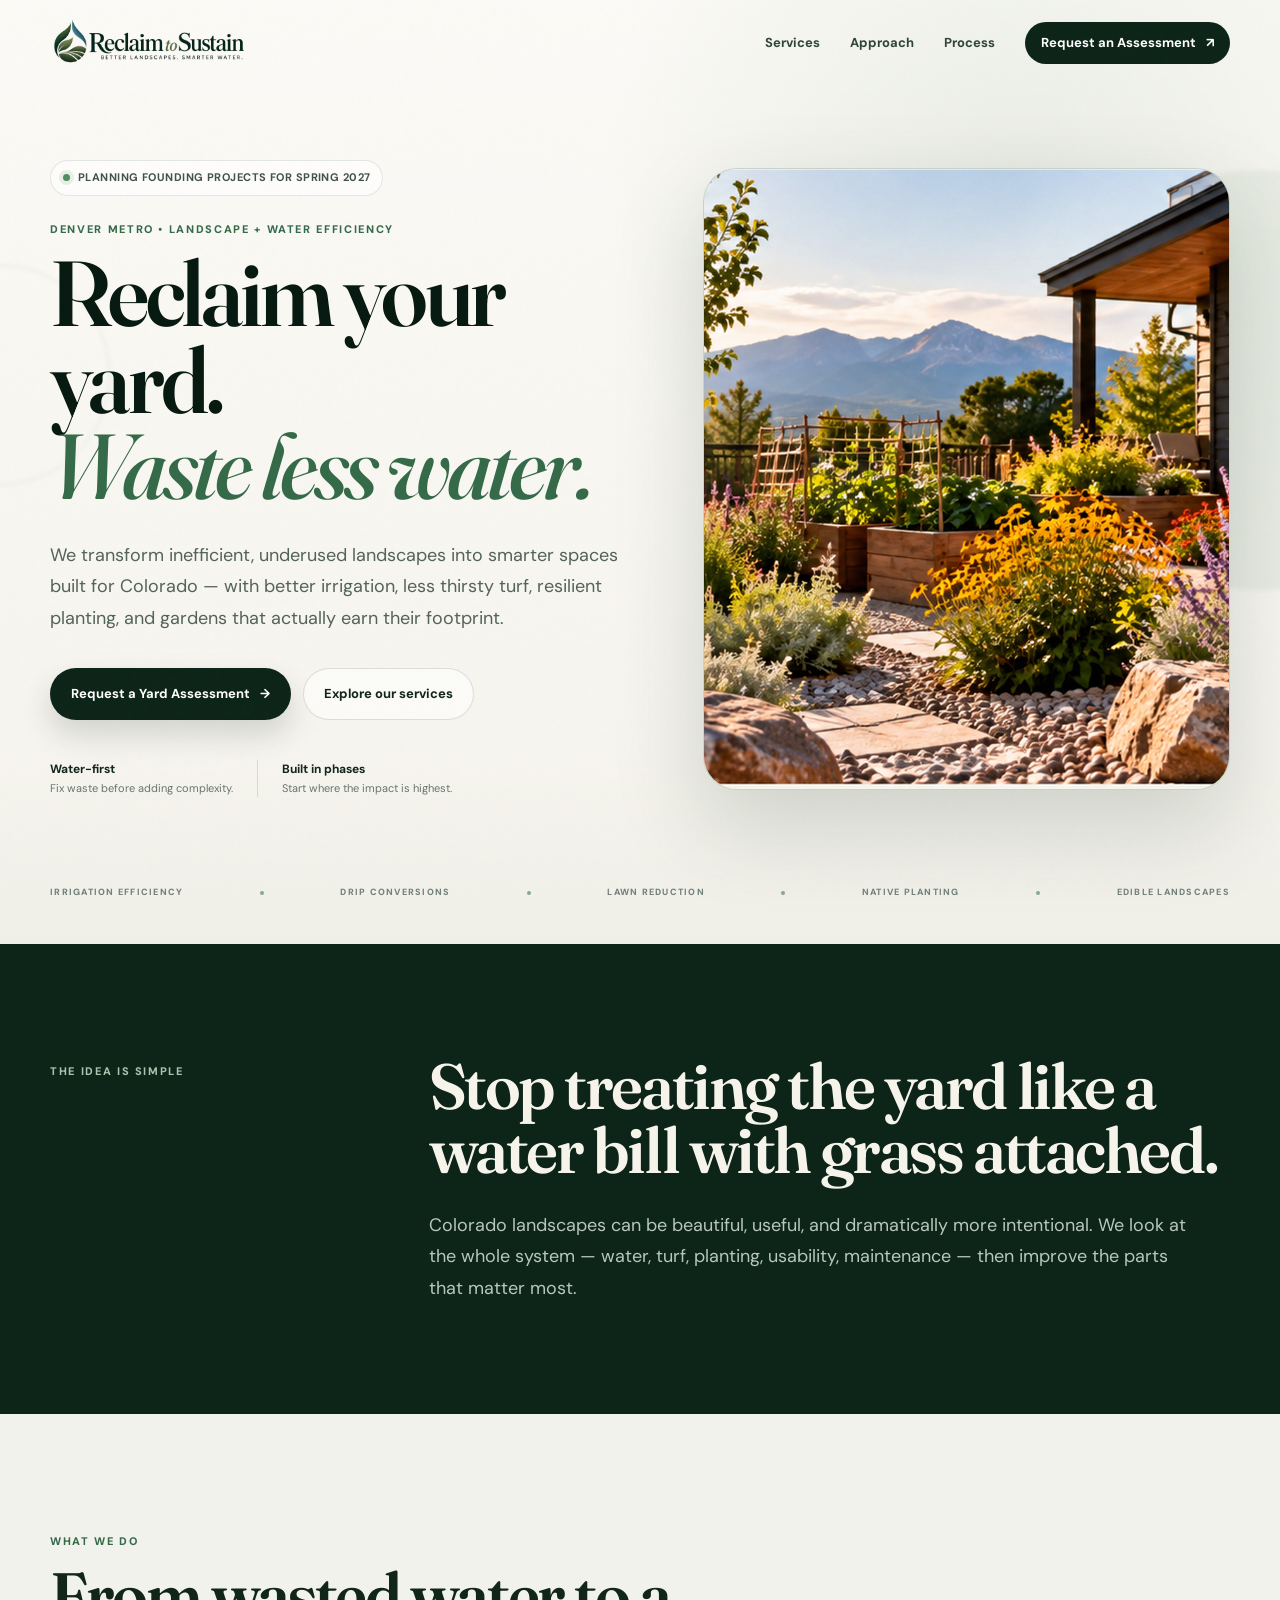
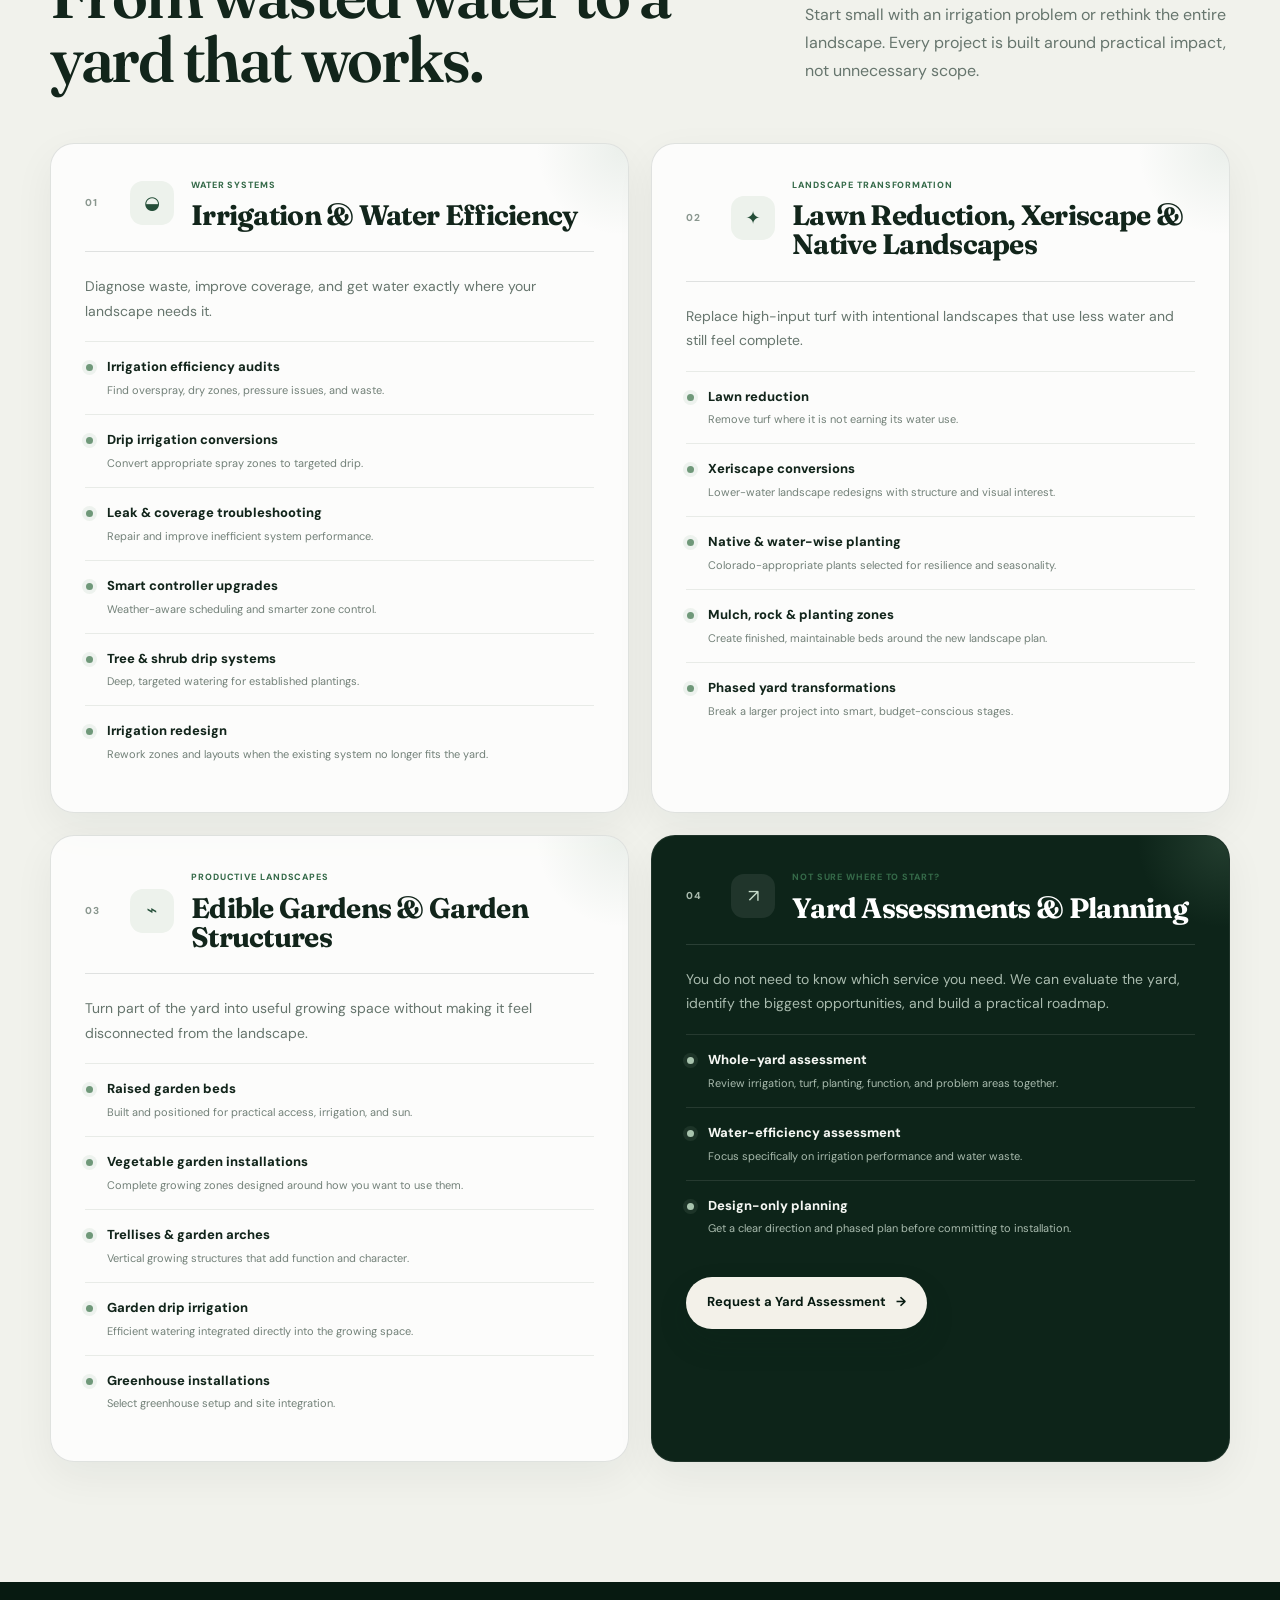
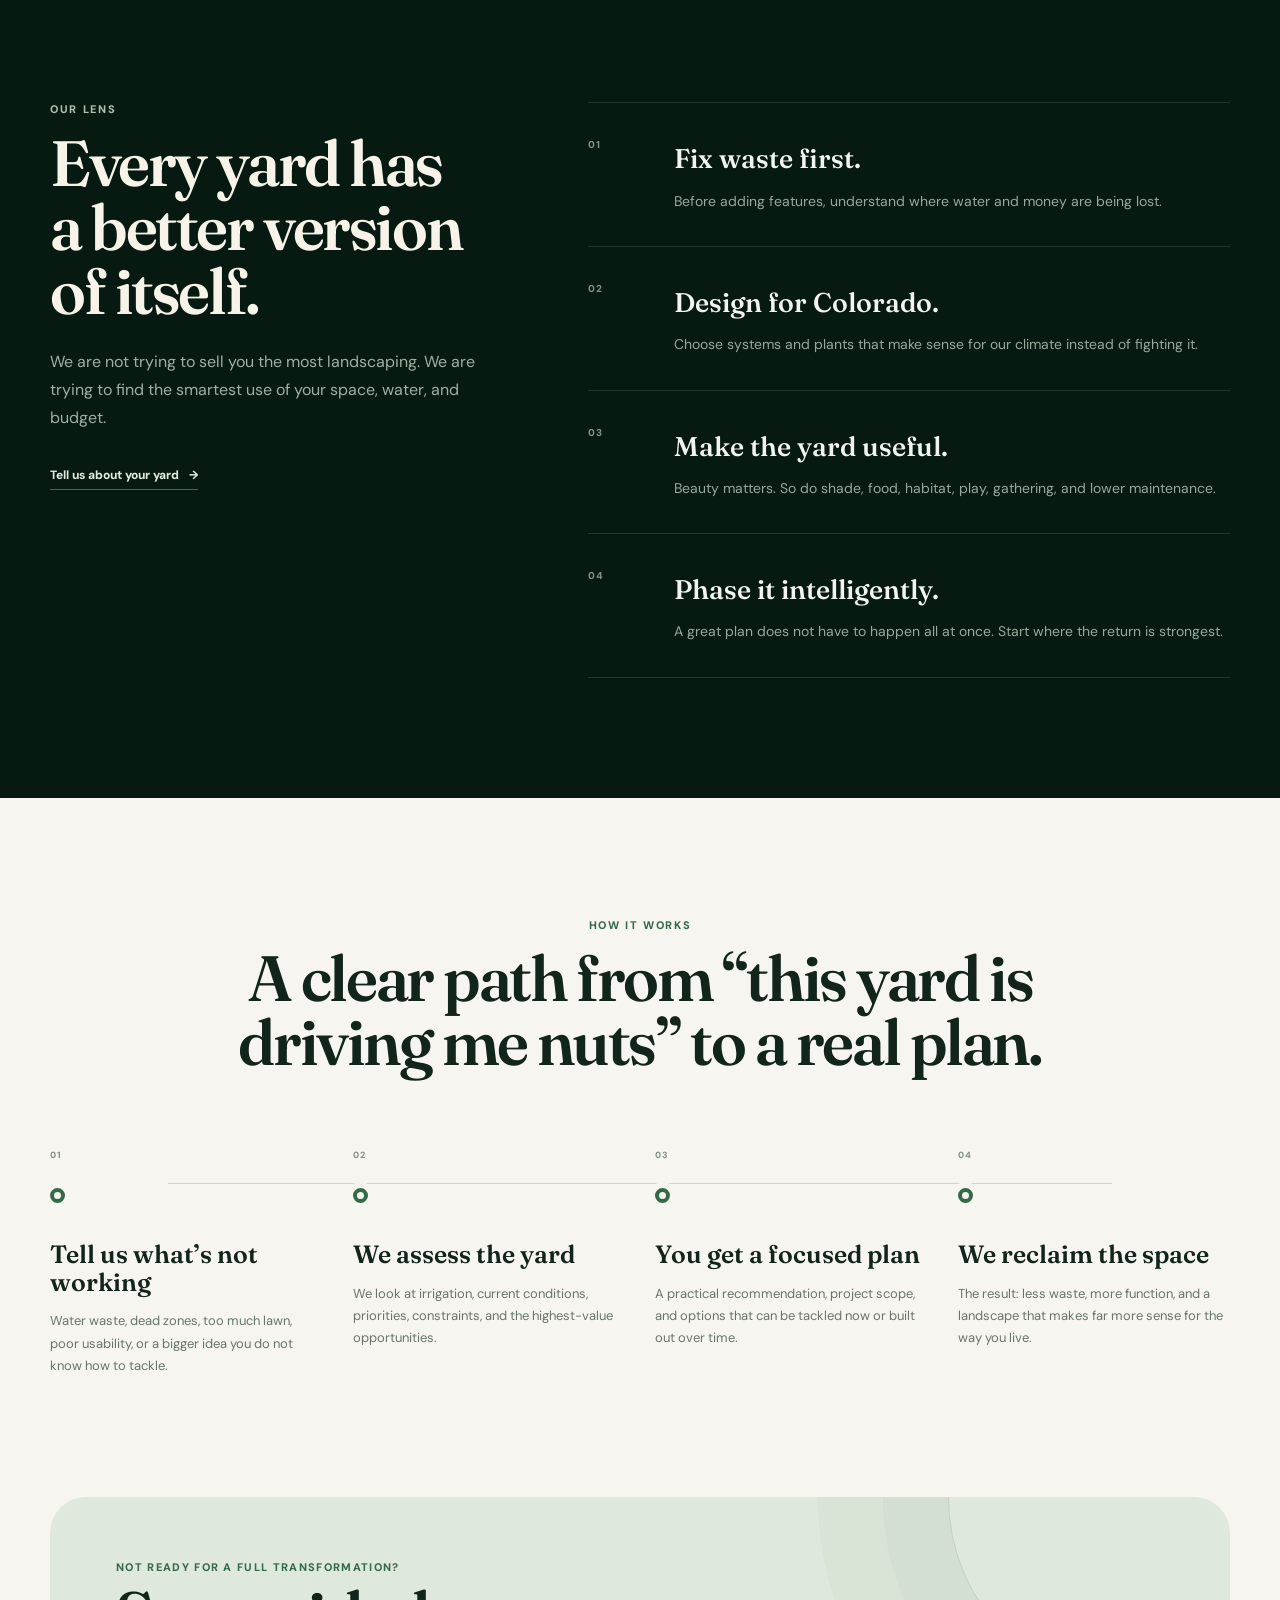
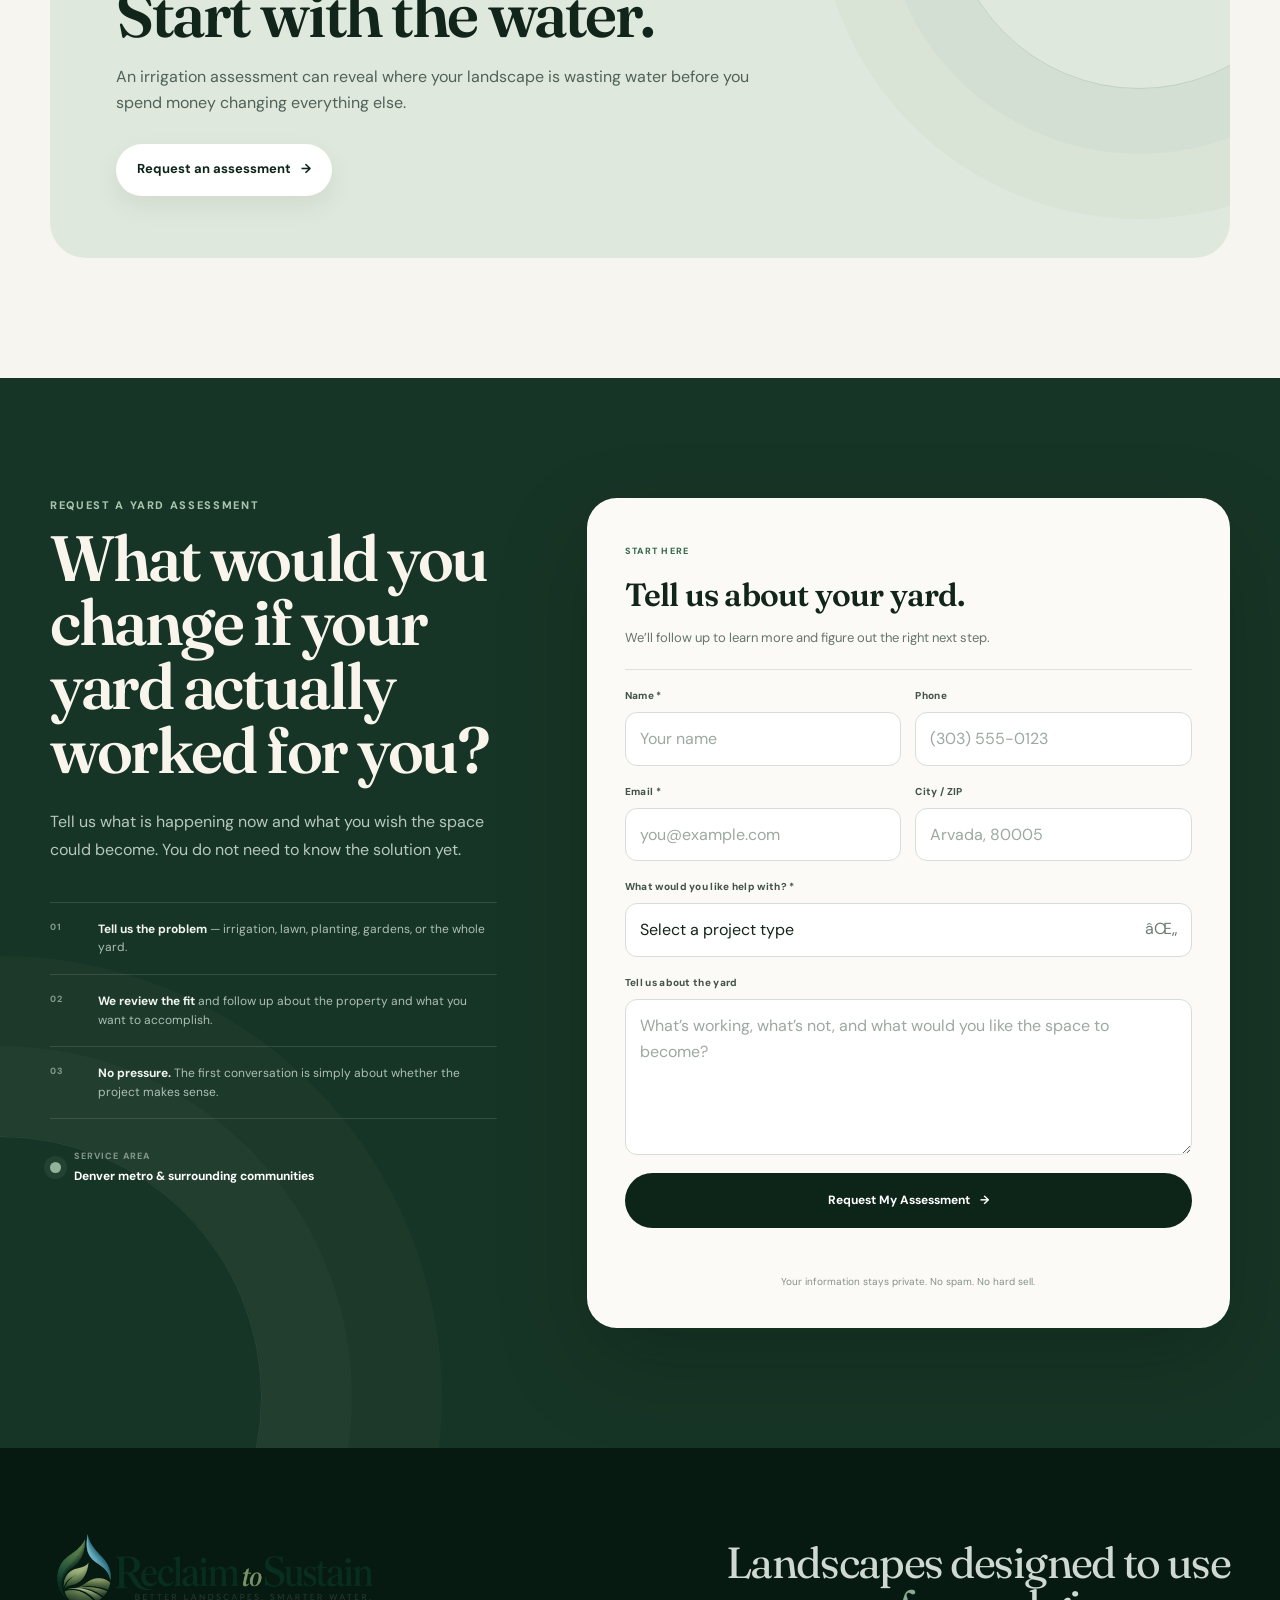
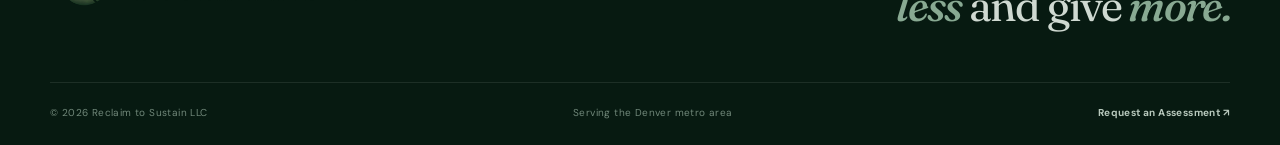
==== commit ea89f11b: "Update index.html" ====
--- a/index.html
+++ b/index.html
@@ -119,10 +119,6 @@
             height="980"
             fetchpriority="high"
           />
-          <figcaption>
-            <span class="hero-photo-dot" aria-hidden="true"></span>
-            Water-wise landscapes for Colorado
-          </figcaption>
         </figure>
       </div>
 
--- a/styles.css
+++ b/styles.css
@@ -105,47 +105,55 @@
 .proof-item span { max-width: 190px; color: var(--muted); font-size: 11px; line-height: 1.45; }
 .proof-divider { width: 1px; background: rgba(18,37,27,.12); }
 
-.hero-visual { position: relative; min-width: 0; }
-.visual-frame { position: relative; overflow: hidden; border: 1px solid rgba(18,37,27,.11); border-radius: 34px; background: #fff; box-shadow: 0 35px 90px rgba(28,52,38,.17), 0 1px 0 rgba(255,255,255,.8) inset; transform: rotate(1.2deg); }
-.visual-topline, .visual-footer { display: flex; align-items: center; justify-content: space-between; gap: 16px; padding: 16px 20px; font-size: 10px; font-weight: 800; letter-spacing: .08em; text-transform: uppercase; color: #5d6c64; }
-.status-dot { display: inline-flex; align-items: center; gap: 7px; }
-.status-dot i { width: 7px; height: 7px; background: #4f8b61; border-radius: 50%; box-shadow: 0 0 0 4px rgba(79,139,97,.12); }
-.landscape-scene { position: relative; height: 520px; overflow: hidden; background: #d8e2dc; }
-.scene-sky { position: absolute; inset: 0 0 44%; background: linear-gradient(180deg, #e9efec, #d4e0db); }
-.scene-sun { position: absolute; width: 78px; height: 78px; border-radius: 50%; background: rgba(231,199,125,.88); top: 48px; right: 48px; box-shadow: 0 0 0 22px rgba(231,199,125,.08); }
-.mountain { position: absolute; width: 330px; height: 180px; background: #8fa493; clip-path: polygon(0 100%, 42% 20%, 61% 52%, 72% 35%, 100% 100%); bottom: 228px; opacity: .75; }
-.mountain-one { left: -48px; }
-.mountain-two { right: -80px; background: #a3b6a7; transform: scale(.85); bottom: 220px; }
-.scene-ground { position: absolute; inset: 50% 0 0; background: linear-gradient(160deg, #b9caa7 0 40%, #d4c7a8 40% 100%); }
-.path { position: absolute; left: 52%; bottom: -45px; width: 160px; height: 330px; background: #e9dfca; transform: skewX(-13deg) rotate(9deg); border-radius: 50% 50% 10px 10px; opacity: .9; }
-.plant-cluster { position: absolute; z-index: 3; width: 110px; height: 80px; }
-.plant-cluster i { position: absolute; bottom: 0; width: 32px; height: 62px; border-radius: 80% 0 70% 10%; background: #376447; transform-origin: bottom center; }
-.plant-cluster i:nth-child(1) { left: 10px; transform: rotate(-24deg) scale(.86); }
-.plant-cluster i:nth-child(2) { left: 39px; height: 76px; background: #2e583e; transform: rotate(5deg); }
-.plant-cluster i:nth-child(3) { left: 68px; transform: rotate(28deg) scale(.92); background: #527b5a; }
-.cluster-a { left: 26px; bottom: 62px; }
-.cluster-b { right: 22px; bottom: 86px; transform: scale(.8); }
-.cluster-c { left: 45%; bottom: 142px; transform: scale(.62); }
-.raised-bed { position: absolute; z-index: 4; left: 35px; bottom: 145px; width: 155px; height: 72px; border: 10px solid #8f6949; border-top-width: 12px; background: #4e3928; transform: skewY(-3deg); box-shadow: 8px 12px 0 rgba(55,69,51,.12); }
-.raised-bed span { position: absolute; bottom: 34px; width: 20px; height: 44px; border-radius: 80% 10% 80% 10%; background: #4f784f; transform-origin: bottom; }
-.raised-bed span:nth-child(1) { left: 17px; transform: rotate(-18deg); }
-.raised-bed span:nth-child(2) { left: 62px; height: 54px; }
-.raised-bed span:nth-child(3) { right: 18px; transform: rotate(22deg); }
-.drip-line { position: absolute; z-index: 2; left: 175px; right: 30px; bottom: 72px; height: 90px; border-bottom: 4px solid rgba(39,51,43,.8); border-radius: 50%; transform: rotate(8deg); }
-.drip-line span { position: absolute; bottom: -7px; width: 10px; height: 10px; border-radius: 50%; background: #74a4b4; border: 2px solid rgba(255,255,255,.75); }
-.drip-line span:nth-child(1) { left: 12%; }.drip-line span:nth-child(2) { left: 38%; }.drip-line span:nth-child(3) { left: 64%; }.drip-line span:nth-child(4) { left: 86%; }
-.scene-label { position: absolute; z-index: 8; display: flex; align-items: center; gap: 10px; padding: 11px 13px; background: rgba(255,255,255,.88); border: 1px solid rgba(18,37,27,.1); border-radius: 14px; backdrop-filter: blur(12px); box-shadow: var(--shadow-sm); }
-.scene-label-one { left: 18px; top: 20px; }.scene-label-two { right: 18px; bottom: 22px; }
-.label-icon { width: 31px; height: 31px; display: grid; place-items: center; border-radius: 10px; background: var(--sage-3); color: var(--green); font-weight: 900; }
-.scene-label div { display: grid; line-height: 1.2; }.scene-label small { font-size: 8px; color: var(--muted); letter-spacing: .1em; font-weight: 800; }.scene-label strong { margin-top: 3px; font-size: 11px; }
-.visual-footer { justify-content: flex-start; gap: 18px; flex-wrap: wrap; }
-.visual-footer > div { display: inline-flex; align-items: center; gap: 7px; }
-.metric-icon { width: 22px; height: 22px; border-radius: 50%; display: grid; place-items: center; background: var(--sage-3); color: var(--green); font-size: 10px; }
-.floating-card { position: absolute; z-index: 10; display: flex; align-items: center; gap: 10px; padding: 13px 15px; border: 1px solid rgba(18,37,27,.1); border-radius: 16px; background: rgba(255,255,255,.9); box-shadow: 0 18px 40px rgba(22,45,31,.14); backdrop-filter: blur(16px); }
-.floating-card div { display: grid; line-height: 1.2; }.floating-card small { color: var(--muted); font-size: 9px; text-transform: uppercase; letter-spacing: .09em; font-weight: 800; }.floating-card strong { margin-top: 3px; font-size: 11px; }
-.mini-icon { width: 32px; height: 32px; display: grid; place-items: center; background: var(--forest-900); color: white; border-radius: 10px; }
-.card-water { left: -38px; top: 95px; animation: float 5s ease-in-out infinite; }.card-plan { right: -34px; bottom: 76px; animation: float 5.8s ease-in-out infinite reverse; }
-@keyframes float { 0%,100%{transform:translateY(0)}50%{transform:translateY(-8px)} }
+.hero-photo {
+  position: relative;
+  min-width: 0;
+  margin: 0;
+  overflow: hidden;
+  border: 1px solid rgba(18,37,27,.11);
+  border-radius: 34px;
+  background: #dfe7dd;
+  box-shadow: 0 35px 90px rgba(28,52,38,.18);
+}
+.hero-photo::after {
+  content: "";
+  position: absolute;
+  inset: 0;
+  pointer-events: none;
+  box-shadow: inset 0 1px 0 rgba(255,255,255,.55);
+}
+.hero-photo img {
+  display: block;
+  width: 100%;
+  height: 620px;
+  object-fit: cover;
+  object-position: center;
+}
+.hero-photo figcaption {
+  position: absolute;
+  left: 22px;
+  bottom: 22px;
+  display: inline-flex;
+  align-items: center;
+  gap: 9px;
+  padding: 11px 14px;
+  border: 1px solid rgba(255,255,255,.45);
+  border-radius: 999px;
+  background: rgba(250,249,244,.88);
+  color: var(--forest-900);
+  box-shadow: 0 12px 30px rgba(13,36,25,.16);
+  backdrop-filter: blur(12px);
+  font-size: 11px;
+  font-weight: 800;
+  letter-spacing: .04em;
+}
+.hero-photo-dot {
+  width: 7px;
+  height: 7px;
+  border-radius: 50%;
+  background: #4e8d61;
+  box-shadow: 0 0 0 4px rgba(78,141,97,.12);
+}
 .hero-marquee { position: relative; z-index: 2; display: flex; align-items: center; justify-content: space-between; gap: 18px; margin-top: 88px; color: #708078; font-size: 9px; letter-spacing: .14em; font-weight: 800; white-space: nowrap; }
 .hero-marquee i { width: 4px; height: 4px; border-radius: 50%; background: var(--green); opacity: .55; }
 
@@ -278,8 +286,8 @@
   .hero { min-height: auto; padding-top: 132px; }
   .hero-grid { grid-template-columns: 1fr; gap: 65px; }
   .hero-copy { max-width: 790px; }
-  .hero-visual { width: min(720px, 92%); margin: 0 auto; }
-  .card-water { left: -20px; }.card-plan { right: -20px; }
+  .hero-photo { width: min(760px, 94%); margin: 0 auto; }
+  .hero-photo img { height: 560px; }
   .hero-marquee { overflow: hidden; justify-content: flex-start; }
   .statement-grid { grid-template-columns: 1fr; gap: 16px; }
   .split-heading { grid-template-columns: 1fr; gap: 24px; }
@@ -298,7 +306,9 @@
   .hero-lede { font-size: 16px; margin-top: 24px; }
   .hero-actions { align-items: stretch; }.hero-actions .button { width: 100%; }
   .hero-proof { gap: 16px; }.proof-divider { display: none; }.hero-proof { display: grid; grid-template-columns: 1fr 1fr; }
-  .hero-visual { width: 100%; }.visual-frame { border-radius: 24px; transform: none; }.landscape-scene { height: 380px; }.scene-label { transform: scale(.88); transform-origin: left top; }.scene-label-two { transform-origin: right bottom; }.visual-footer { gap: 10px; padding: 14px; }.visual-footer strong { font-size: 9px; }.card-water,.card-plan { display: none; }
+  .hero-photo { width: 100%; border-radius: 24px; }
+  .hero-photo img { height: 430px; }
+  .hero-photo figcaption { left: 16px; bottom: 16px; max-width: calc(100% - 32px); }
   .hero-marquee { margin-top: 55px; gap: 15px; }
   .statement-section,.section,.principles-section,.contact-section { padding: 84px 0; }
   .statement-copy p { font-size: 16px; }
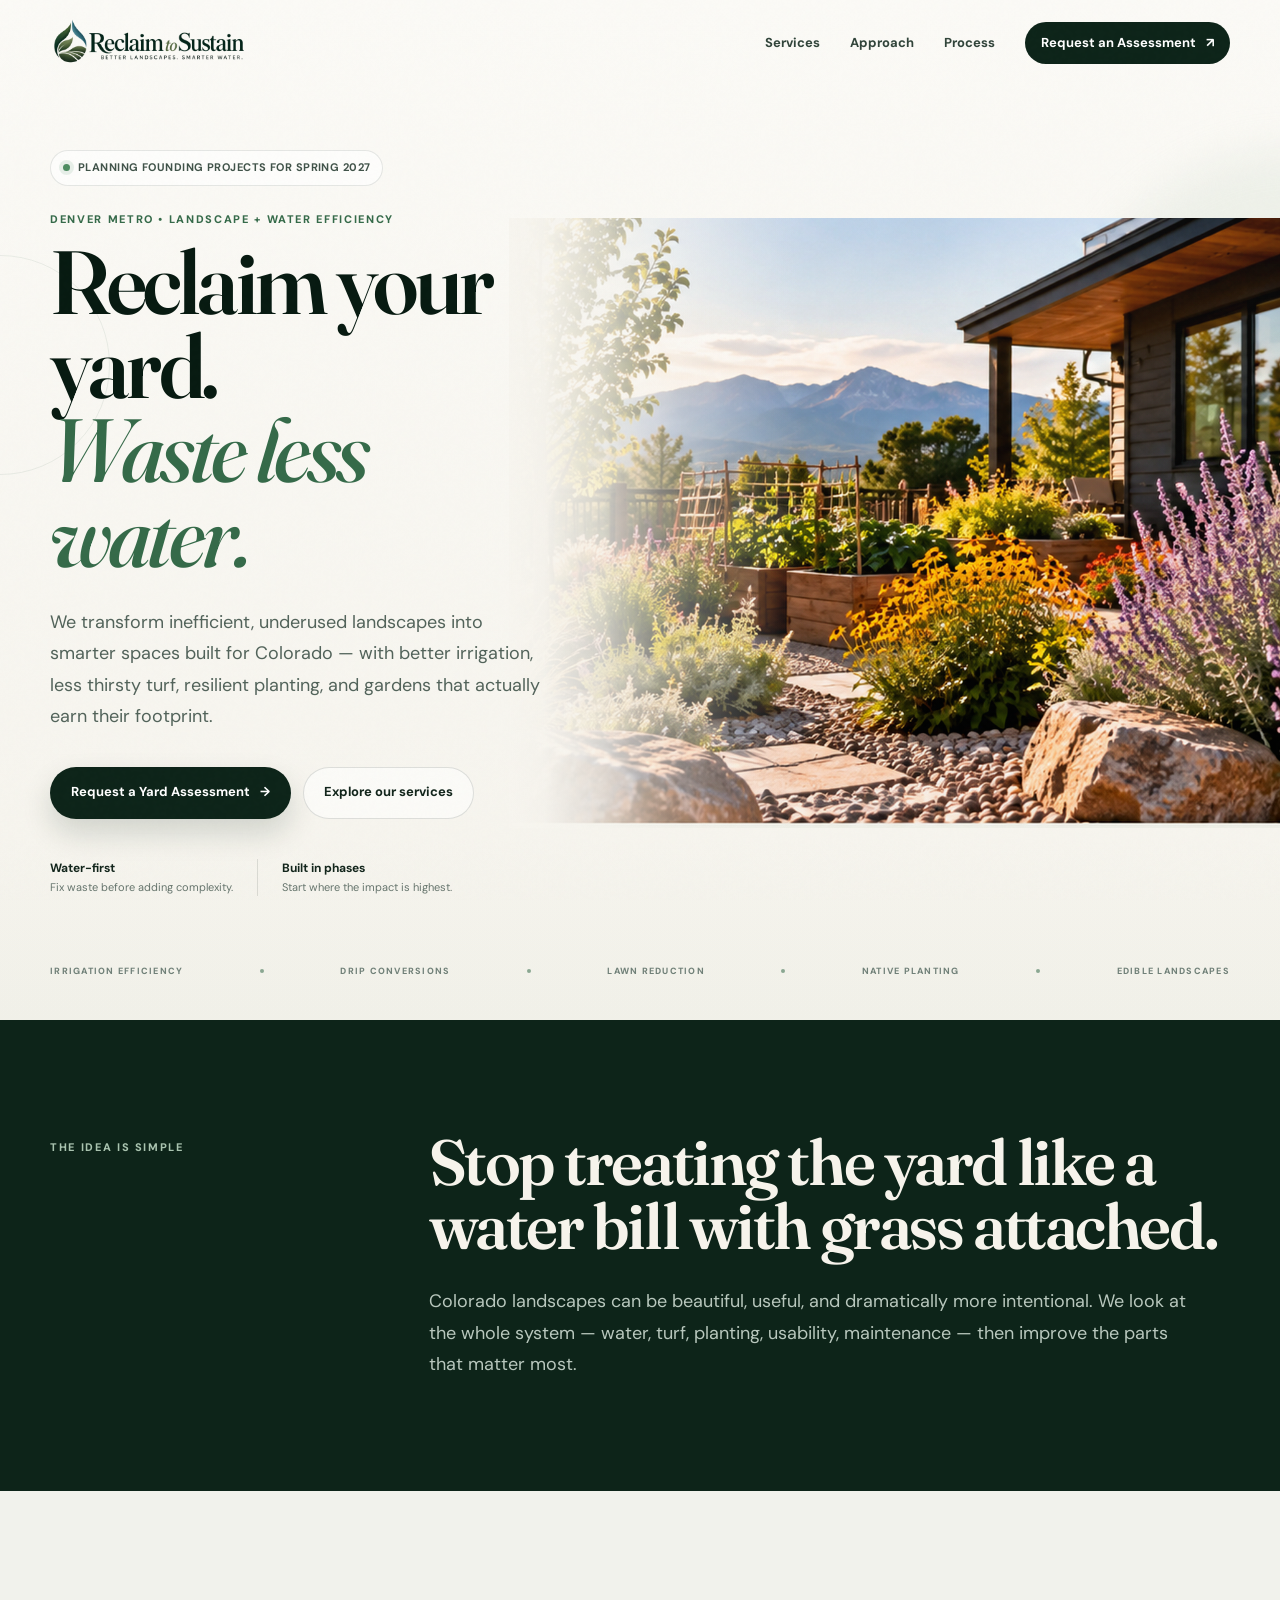
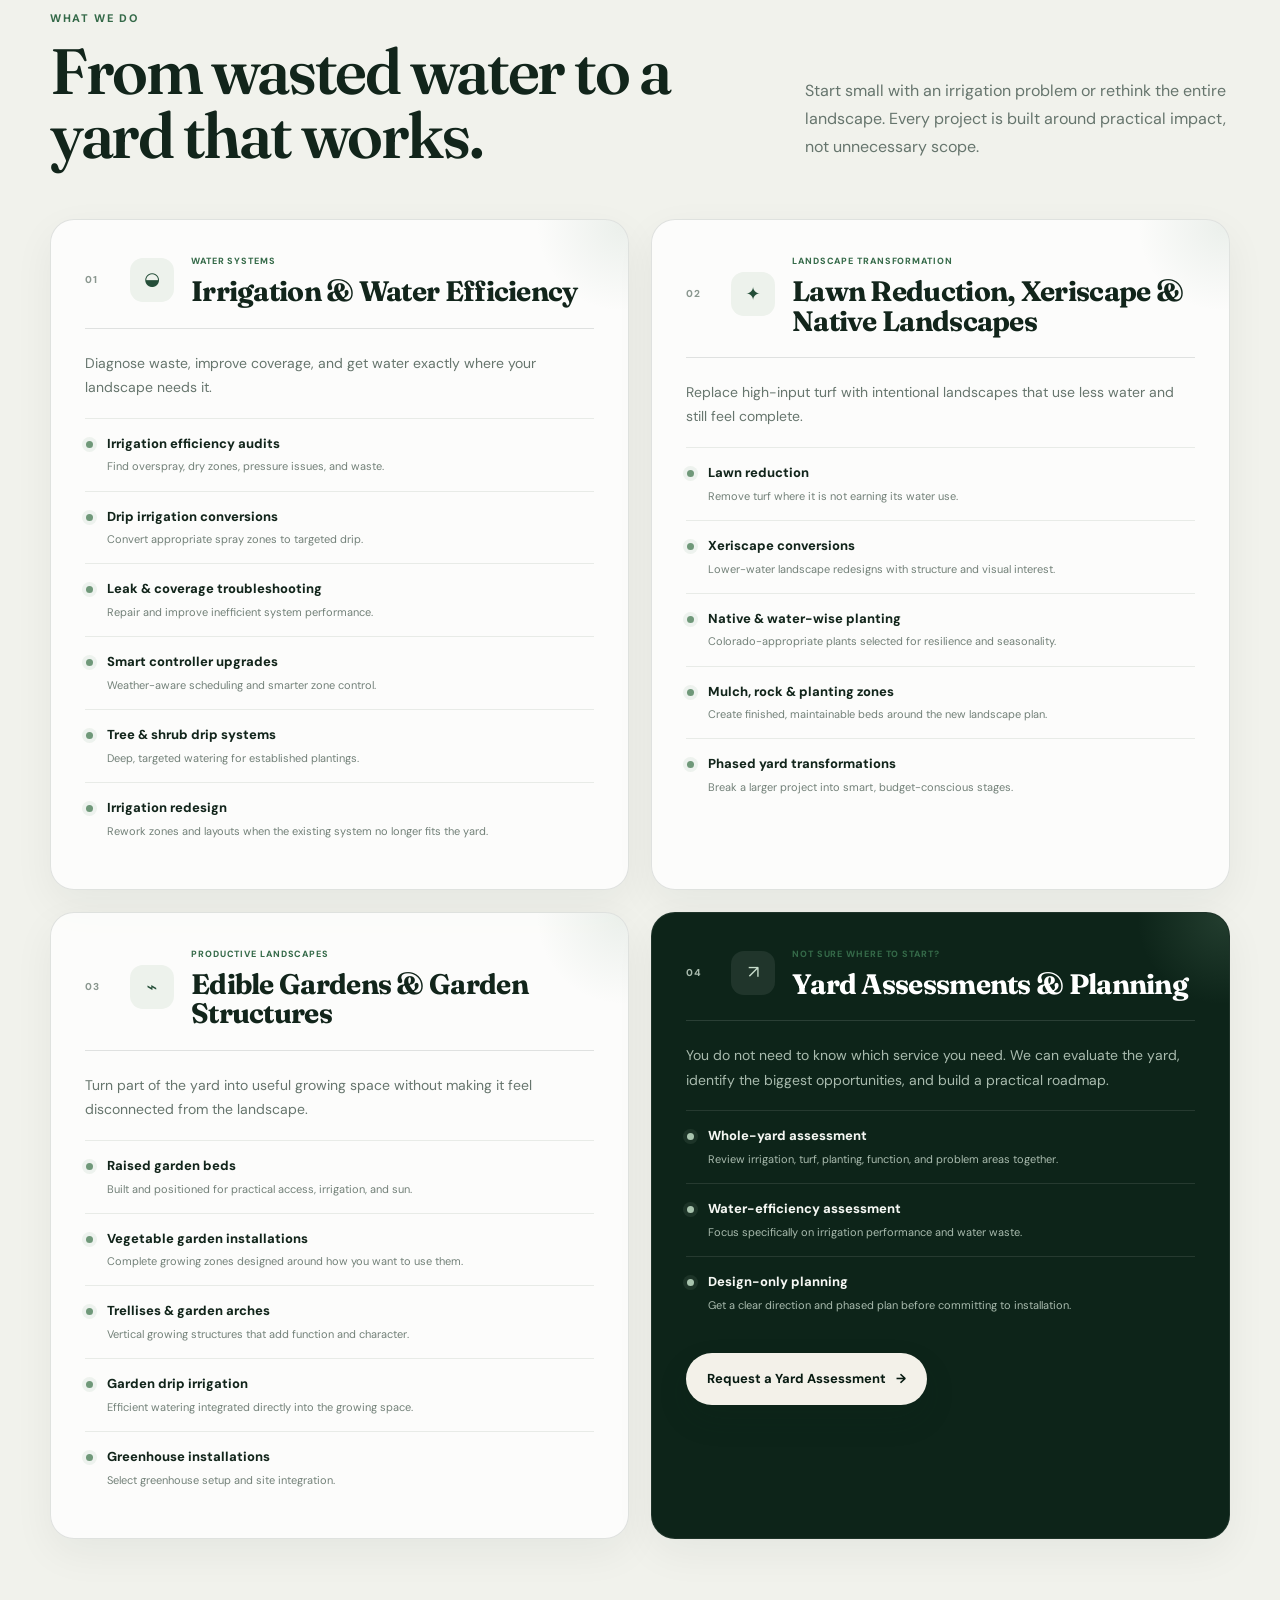
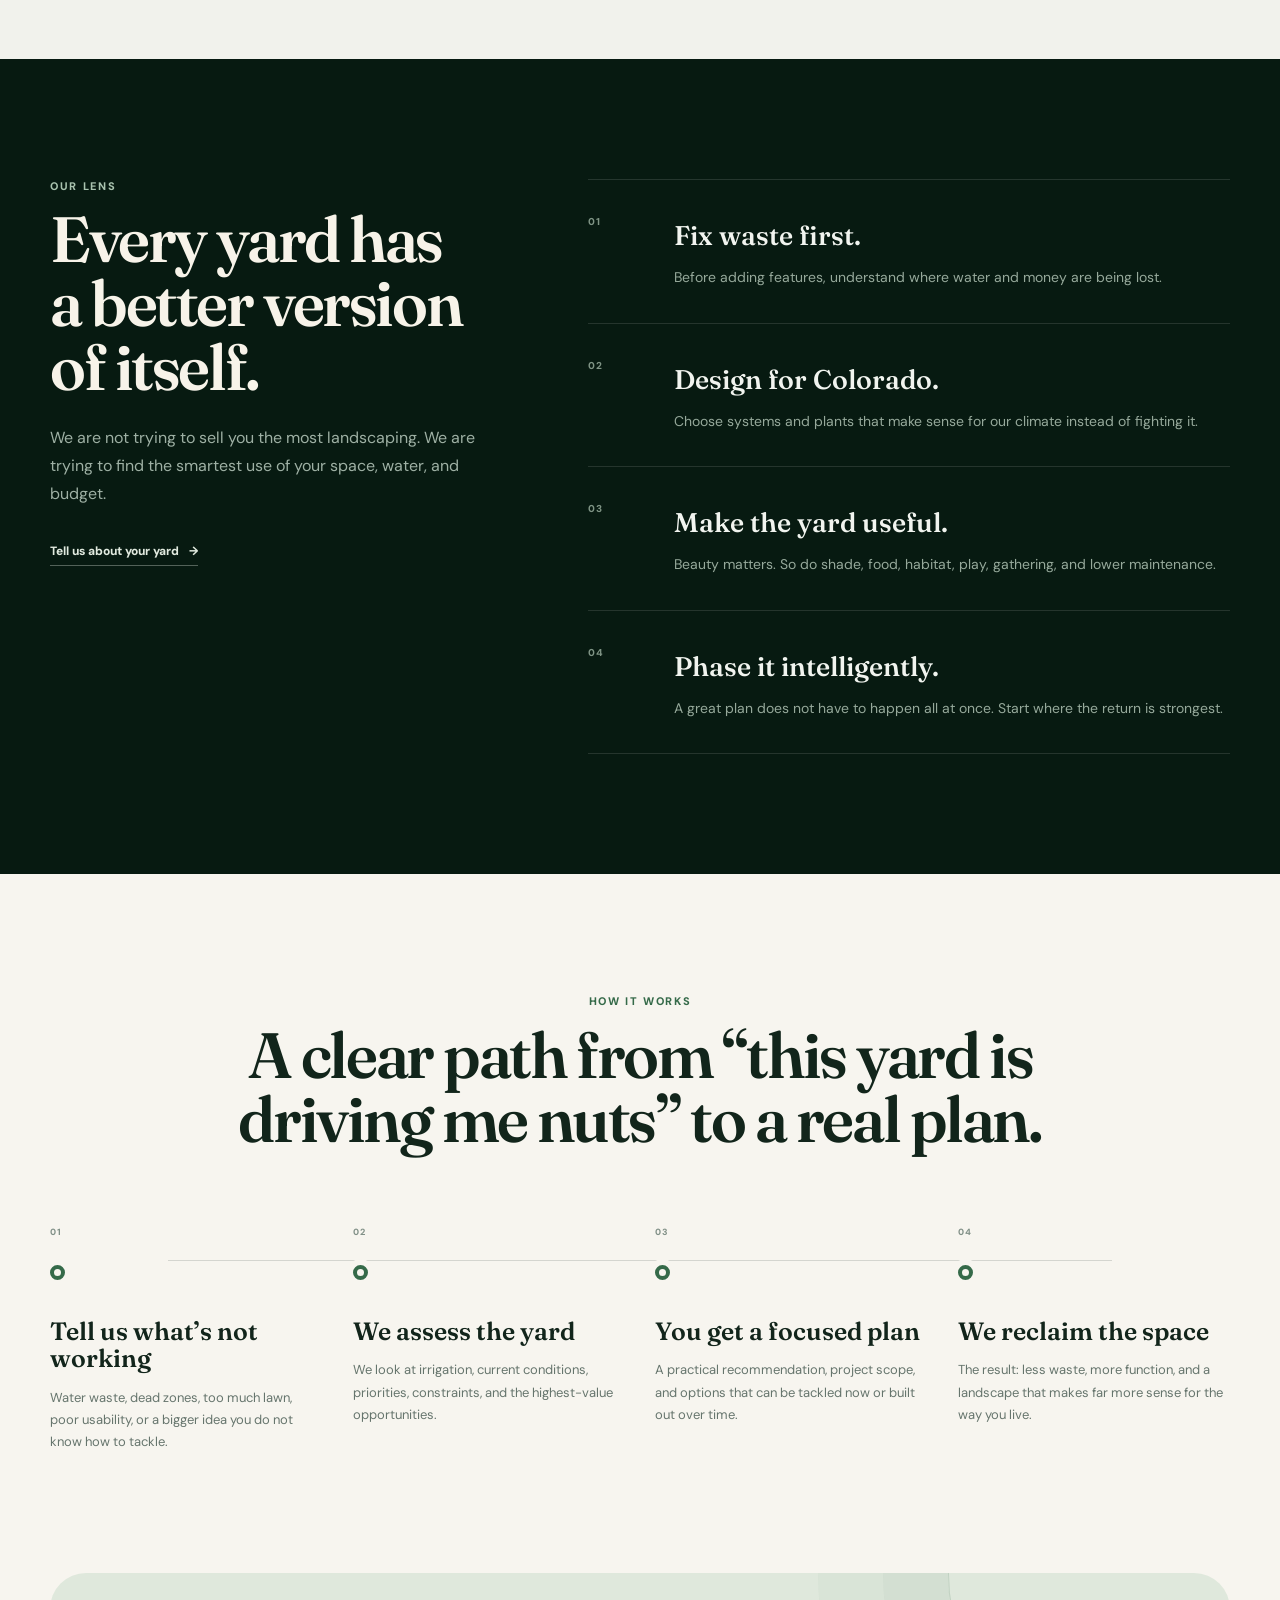
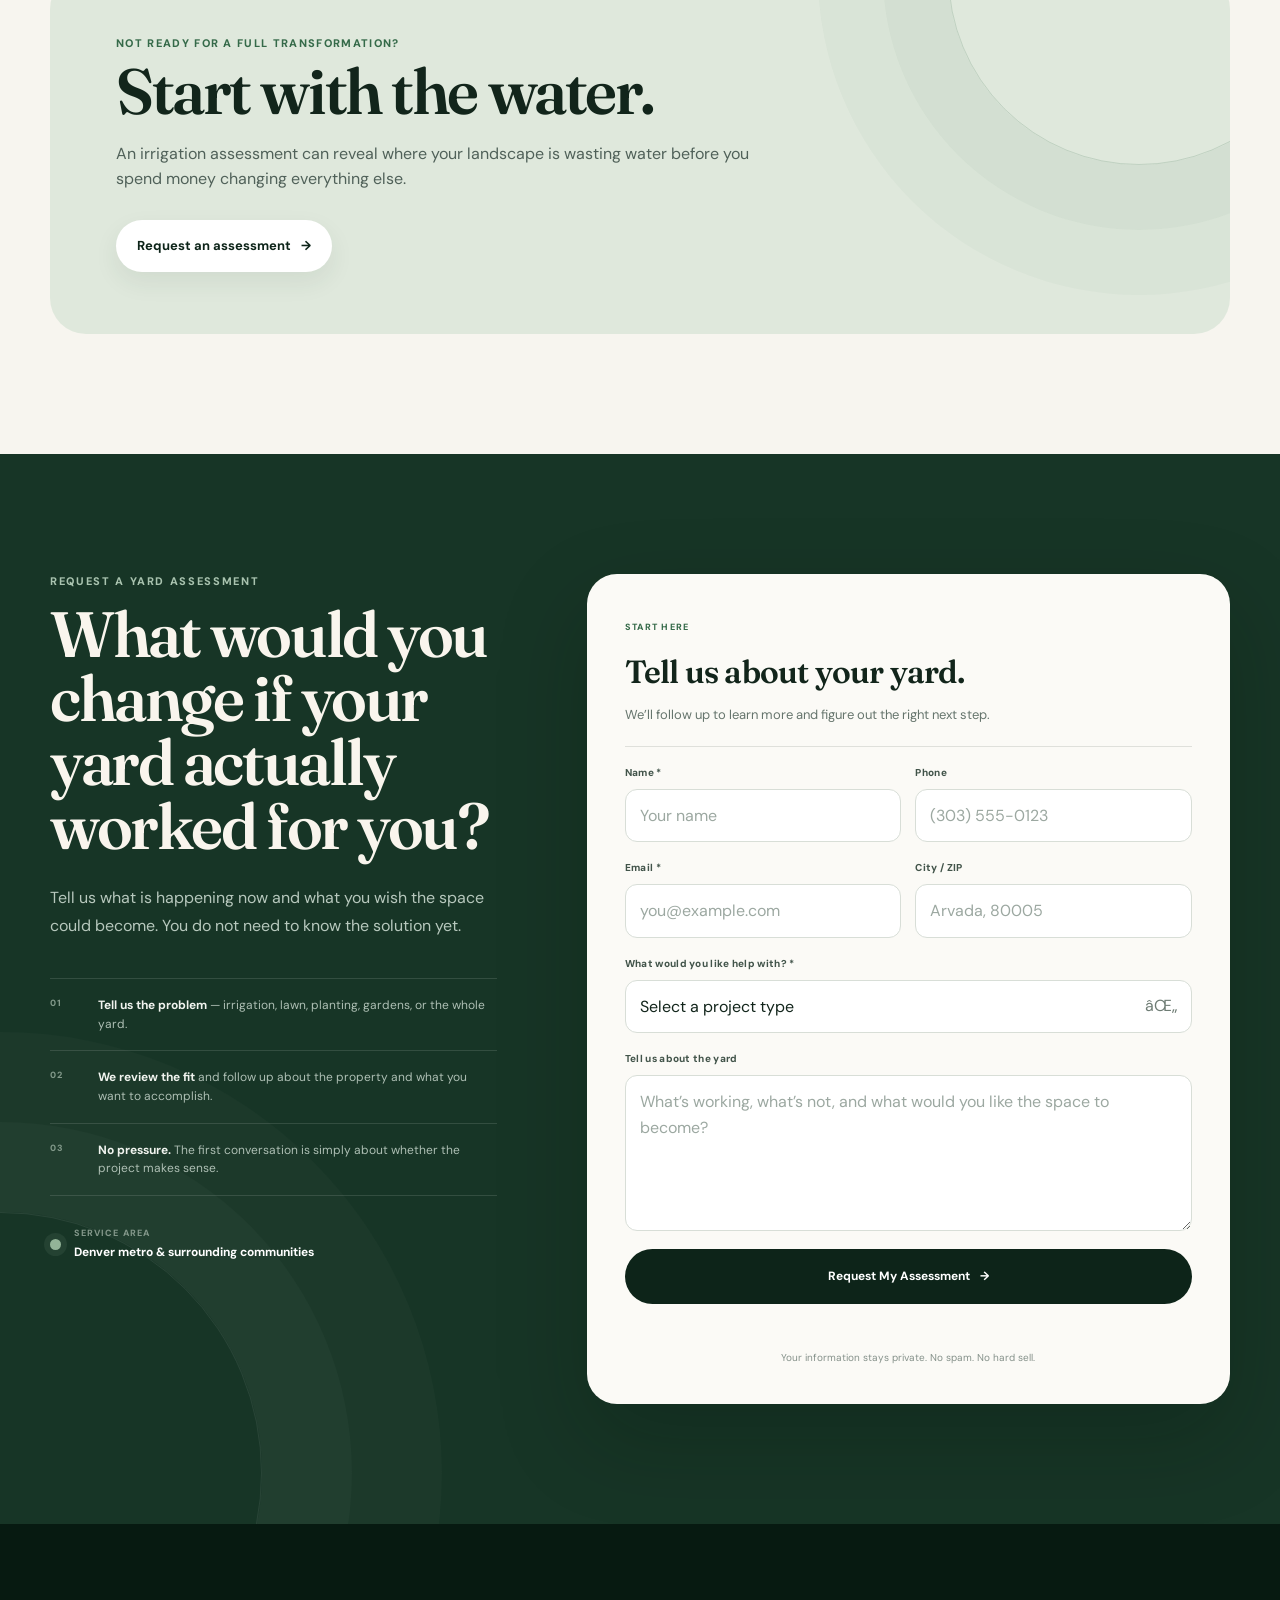
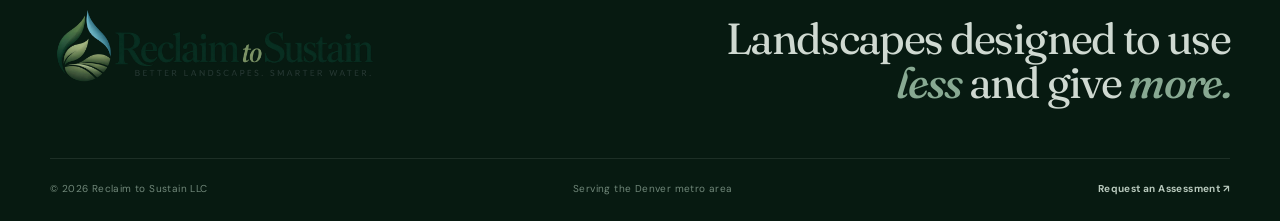
==== commit c9e82547: "Update index.html" ====
--- a/index.html
+++ b/index.html
@@ -322,64 +322,168 @@
           </div>
         </div>
 
-        <form class="lead-form reveal reveal-delay" id="lead-form" action="https://api.web3forms.com/submit" method="POST">
-          <input type="hidden" name="access_key" value="23e56279-a444-453d-9f1f-240cc7fe648c" />
-          <input type="hidden" name="subject" value="New Reclaim to Sustain Yard Assessment Lead" />
-          <input type="hidden" name="from_name" value="Reclaim to Sustain Website" />
-          <input type="checkbox" name="botcheck" class="hidden" style="display:none" tabindex="-1" autocomplete="off" />
-
+        <form
+          class="lead-form reveal reveal-delay"
+          id="lead-form"
+          action="https://api.web3forms.com/submit"
+          method="POST"
+        >
+          <input
+            type="hidden"
+            name="access_key"
+            value="23e56279-a444-453d-9f1f-240cc7fe648c"
+          />
+        
+          <input
+            type="hidden"
+            name="subject"
+            value="New Reclaim to Sustain Yard Assessment Lead"
+          />
+        
+          <input
+            type="hidden"
+            name="from_name"
+            value="Reclaim to Sustain Website"
+          />
+        
+          <input
+            type="checkbox"
+            name="botcheck"
+            class="hidden"
+            style="display: none;"
+            tabindex="-1"
+            autocomplete="off"
+          />
+        
           <div class="form-header">
             <span class="form-step">START HERE</span>
+        
             <h3>Tell us about your yard.</h3>
-            <p>We’ll follow up to learn more and figure out the right next step.</p>
-          </div>
-
+        
+            <p>
+              We’ll follow up to learn more and figure out the right next step.
+            </p>
+          </div>
+        
           <div class="form-row">
             <label>
               <span>Name *</span>
-              <input type="text" name="name" required autocomplete="name" placeholder="Your name" />
+        
+              <input
+                type="text"
+                name="name"
+                required
+                autocomplete="name"
+                placeholder="Your name"
+              />
             </label>
+        
             <label>
               <span>Phone</span>
-              <input type="tel" name="phone" autocomplete="tel" placeholder="(303) 555-0123" />
+        
+              <input
+                type="tel"
+                name="phone"
+                autocomplete="tel"
+                placeholder="(303) 555-0123"
+              />
             </label>
           </div>
-
+        
           <div class="form-row">
             <label>
               <span>Email *</span>
-              <input type="email" name="email" required autocomplete="email" placeholder="you@example.com" />
+        
+              <input
+                type="email"
+                name="email"
+                required
+                autocomplete="email"
+                placeholder="you@example.com"
+              />
             </label>
+        
             <label>
               <span>City / ZIP</span>
-              <input type="text" name="location" autocomplete="postal-code" placeholder="Arvada, 80005" />
+        
+              <input
+                type="text"
+                name="location"
+                autocomplete="postal-code"
+                placeholder="Arvada, 80005"
+              />
             </label>
           </div>
-
+        
           <label>
             <span>What would you like help with? *</span>
+        
             <div class="select-wrap">
               <select name="project_type" required>
-                <option value="" selected disabled>Select a project type</option>
-                <option>Irrigation efficiency / repair</option>
-                <option>Drip conversion</option>
-                <option>Lawn reduction / xeriscape</option>
-                <option>Native landscaping</option>
-                <option>Edible garden / raised beds</option>
-                <option>Whole-yard improvement</option>
-                <option>Not sure yet</option>
+                <option value="" selected disabled>
+                  Select a project type
+                </option>
+        
+                <option value="Irrigation efficiency / repair">
+                  Irrigation efficiency / repair
+                </option>
+        
+                <option value="Drip conversion">
+                  Drip conversion
+                </option>
+        
+                <option value="Lawn reduction / xeriscape">
+                  Lawn reduction / xeriscape
+                </option>
+        
+                <option value="Native landscaping">
+                  Native landscaping
+                </option>
+        
+                <option value="Edible garden / raised beds">
+                  Edible garden / raised beds
+                </option>
+        
+                <option value="Whole-yard improvement">
+                  Whole-yard improvement
+                </option>
+        
+                <option value="Not sure yet">
+                  Not sure yet
+                </option>
               </select>
             </div>
           </label>
-
+        
           <label>
             <span>Tell us about the yard</span>
-            <textarea name="message" rows="5" placeholder="What’s working, what’s not, and what would you like the space to become?"></textarea>
+        
+            <textarea
+              name="message"
+              rows="5"
+              placeholder="What’s working, what’s not, and what would you like the space to become?"
+            ></textarea>
           </label>
-
-          <button class="button form-button" id="form-submit" type="submit">Request My Assessment <span>→</span></button>
-          <p class="form-status" id="form-status" role="status" aria-live="polite"></p>
-          <p class="form-note">Your information stays private. No spam. No hard sell.</p>
+        
+          <button
+            class="button form-button"
+            id="form-submit"
+            type="submit"
+          >
+            Request My Assessment
+            <span>→</span>
+          </button>
+        
+          <p
+            class="form-status"
+            id="form-status"
+            role="status"
+            aria-live="polite"
+          ></p>
+        
+          <p class="form-note">
+            Your information stays private. No spam. No hard sell.
+          </p>
         </form>
       </div>
     </section>
--- a/styles.css
+++ b/styles.css
@@ -77,21 +77,47 @@
 .mobile-menu a { display: block; padding: 13px 0; font-weight: 700; border-bottom: 1px solid rgba(18,37,27,.07); }
 .mobile-menu a:last-child { border-bottom: 0; }
 
-.hero { position: relative; min-height: 930px; padding: 160px 0 44px; overflow: hidden; background: radial-gradient(circle at 80% 20%, rgba(158,180,159,.18), transparent 33%), linear-gradient(180deg, #fbfaf6 0%, #f5f3ec 100%); }
-.hero::before { content: ""; position: absolute; inset: auto 0 0; height: 200px; background: linear-gradient(to bottom, transparent, rgba(222,228,217,.24)); pointer-events: none; }
-.hero-orb { position: absolute; border-radius: 50%; filter: blur(2px); pointer-events: none; }
-.hero-orb-one { width: 420px; height: 420px; background: rgba(215,225,210,.45); top: 170px; right: -190px; }
-.hero-orb-two { width: 220px; height: 220px; border: 1px solid rgba(36,78,56,.12); top: 265px; left: -110px; }
-.hero-grid { position: relative; z-index: 2; display: grid; grid-template-columns: 1.05fr .95fr; gap: 70px; align-items: center; }
+.hero {
+  position: relative;
+  min-height: 860px;
+  padding: 150px 0 42px;
+  overflow: hidden;
+  background: linear-gradient(180deg, #fbfaf6 0%, #f5f3ec 100%);
+}
+.hero::before {
+  content: "";
+  position: absolute;
+  inset: auto 0 0;
+  height: 180px;
+  background: linear-gradient(to bottom, transparent, rgba(222,228,217,.2));
+  pointer-events: none;
+}
+.hero-orb { position: absolute; border-radius: 50%; pointer-events: none; }
+.hero-orb-one { width: 420px; height: 420px; background: rgba(215,225,210,.32); top: 150px; right: -220px; filter: blur(20px); }
+.hero-orb-two { width: 220px; height: 220px; border: 1px solid rgba(36,78,56,.08); top: 255px; left: -110px; }
+.hero-grid {
+  position: relative;
+  z-index: 2;
+  display: grid;
+  grid-template-columns: .9fr 1.1fr;
+  gap: 0;
+  align-items: center;
+  min-height: 610px;
+}
+.hero-copy {
+  position: relative;
+  z-index: 4;
+  padding-right: 36px;
+}
 .availability-pill { display: inline-flex; align-items: center; gap: 8px; padding: 8px 12px; border: 1px solid rgba(18,37,27,.1); border-radius: 999px; background: rgba(255,255,255,.6); color: #405349; font-size: 11px; font-weight: 700; letter-spacing: .04em; text-transform: uppercase; }
 .availability-pill > span { width: 7px; height: 7px; border-radius: 50%; background: #4e8d61; box-shadow: 0 0 0 4px rgba(78,141,97,.12); }
 .eyebrow { margin: 26px 0 14px; color: var(--green); font-size: 11px; line-height: 1.3; font-weight: 800; letter-spacing: .15em; text-transform: uppercase; }
 .eyebrow.light { color: #a9c3af; }
 h1, h2, .footer-tagline { font-family: "Fraunces", serif; letter-spacing: -.038em; }
-h1 { margin: 0; max-width: 760px; color: var(--forest-950); font-size: clamp(62px, 7.2vw, 100px); line-height: .94; font-weight: 600; }
+h1 { margin: 0; max-width: 720px; color: var(--forest-950); font-size: clamp(62px, 7vw, 100px); line-height: .94; font-weight: 600; }
 h1 em { color: var(--green); font-style: italic; font-weight: 500; }
 h2 { margin: 0; font-size: clamp(44px, 5vw, 68px); line-height: 1; font-weight: 600; }
-.hero-lede { max-width: 670px; margin: 30px 0 0; color: #52635a; font-size: 18px; line-height: 1.75; }
+.hero-lede { max-width: 640px; margin: 30px 0 0; color: #52635a; font-size: 18px; line-height: 1.75; }
 .hero-actions { display: flex; align-items: center; flex-wrap: wrap; gap: 12px; margin-top: 34px; }
 .button { min-height: 52px; display: inline-flex; align-items: center; justify-content: center; gap: 10px; padding: 0 20px; border: 1px solid transparent; border-radius: 999px; font-weight: 700; font-size: 13px; cursor: pointer; transition: transform .22s var(--ease), box-shadow .22s var(--ease), background .22s ease; }
 .button:hover { transform: translateY(-2px); }
@@ -108,53 +134,43 @@
 .hero-photo {
   position: relative;
   min-width: 0;
-  margin: 0;
+  height: 610px;
+  margin: 0 calc((100vw - min(1180px, calc(100vw - 48px))) / -2) 0 -72px;
   overflow: hidden;
-  border: 1px solid rgba(18,37,27,.11);
-  border-radius: 34px;
-  background: #dfe7dd;
-  box-shadow: 0 35px 90px rgba(28,52,38,.18);
+  background: transparent;
+}
+.hero-photo::before {
+  content: "";
+  position: absolute;
+  z-index: 2;
+  inset: 0 auto 0 0;
+  width: 38%;
+  pointer-events: none;
+  background: linear-gradient(90deg,
+    #f7f5ef 0%,
+    rgba(247,245,239,.98) 12%,
+    rgba(247,245,239,.82) 32%,
+    rgba(247,245,239,.42) 58%,
+    rgba(247,245,239,0) 100%
+  );
 }
 .hero-photo::after {
   content: "";
   position: absolute;
   inset: 0;
   pointer-events: none;
-  box-shadow: inset 0 1px 0 rgba(255,255,255,.55);
+  background: linear-gradient(180deg, rgba(255,255,255,.04), rgba(7,26,17,.03));
 }
 .hero-photo img {
   display: block;
   width: 100%;
-  height: 620px;
+  height: 100%;
   object-fit: cover;
-  object-position: center;
-}
-.hero-photo figcaption {
-  position: absolute;
-  left: 22px;
-  bottom: 22px;
-  display: inline-flex;
-  align-items: center;
-  gap: 9px;
-  padding: 11px 14px;
-  border: 1px solid rgba(255,255,255,.45);
-  border-radius: 999px;
-  background: rgba(250,249,244,.88);
-  color: var(--forest-900);
-  box-shadow: 0 12px 30px rgba(13,36,25,.16);
-  backdrop-filter: blur(12px);
-  font-size: 11px;
-  font-weight: 800;
-  letter-spacing: .04em;
-}
-.hero-photo-dot {
-  width: 7px;
-  height: 7px;
-  border-radius: 50%;
-  background: #4e8d61;
-  box-shadow: 0 0 0 4px rgba(78,141,97,.12);
-}
-.hero-marquee { position: relative; z-index: 2; display: flex; align-items: center; justify-content: space-between; gap: 18px; margin-top: 88px; color: #708078; font-size: 9px; letter-spacing: .14em; font-weight: 800; white-space: nowrap; }
+  object-position: 58% center;
+}
+.hero-photo figcaption,
+.hero-photo-dot { display: none; }
+.hero-marquee { position: relative; z-index: 2; display: flex; align-items: center; justify-content: space-between; gap: 18px; margin-top: 68px; color: #708078; font-size: 9px; letter-spacing: .14em; font-weight: 800; white-space: nowrap; }
 .hero-marquee i { width: 4px; height: 4px; border-radius: 50%; background: var(--green); opacity: .55; }
 
 .statement-section { padding: 110px 0; background: var(--forest-900); color: white; }
@@ -284,10 +300,11 @@
 @media (max-width: 1000px) {
   .nav-links { display: none; }.menu-toggle { display: flex; }
   .hero { min-height: auto; padding-top: 132px; }
-  .hero-grid { grid-template-columns: 1fr; gap: 65px; }
-  .hero-copy { max-width: 790px; }
-  .hero-photo { width: min(760px, 94%); margin: 0 auto; }
-  .hero-photo img { height: 560px; }
+  .hero-grid { grid-template-columns: 1fr; gap: 46px; }
+  .hero-copy { max-width: 790px; padding-right: 0; }
+  .hero-photo { width: calc(100% + 48px); height: 560px; margin: 0 -24px; }
+  .hero-photo::before { width: 100%; background: linear-gradient(180deg, #f7f5ef 0%, rgba(247,245,239,.25) 18%, rgba(247,245,239,0) 38%); }
+  .hero-photo img { height: 100%; }
   .hero-marquee { overflow: hidden; justify-content: flex-start; }
   .statement-grid { grid-template-columns: 1fr; gap: 16px; }
   .split-heading { grid-template-columns: 1fr; gap: 24px; }
@@ -306,9 +323,8 @@
   .hero-lede { font-size: 16px; margin-top: 24px; }
   .hero-actions { align-items: stretch; }.hero-actions .button { width: 100%; }
   .hero-proof { gap: 16px; }.proof-divider { display: none; }.hero-proof { display: grid; grid-template-columns: 1fr 1fr; }
-  .hero-photo { width: 100%; border-radius: 24px; }
-  .hero-photo img { height: 430px; }
-  .hero-photo figcaption { left: 16px; bottom: 16px; max-width: calc(100% - 32px); }
+  .hero-photo { width: calc(100% + 28px); height: 430px; margin: 0 -14px; }
+  .hero-photo img { height: 100%; object-position: 62% center; }
   .hero-marquee { margin-top: 55px; gap: 15px; }
   .statement-section,.section,.principles-section,.contact-section { padding: 84px 0; }
   .statement-copy p { font-size: 16px; }
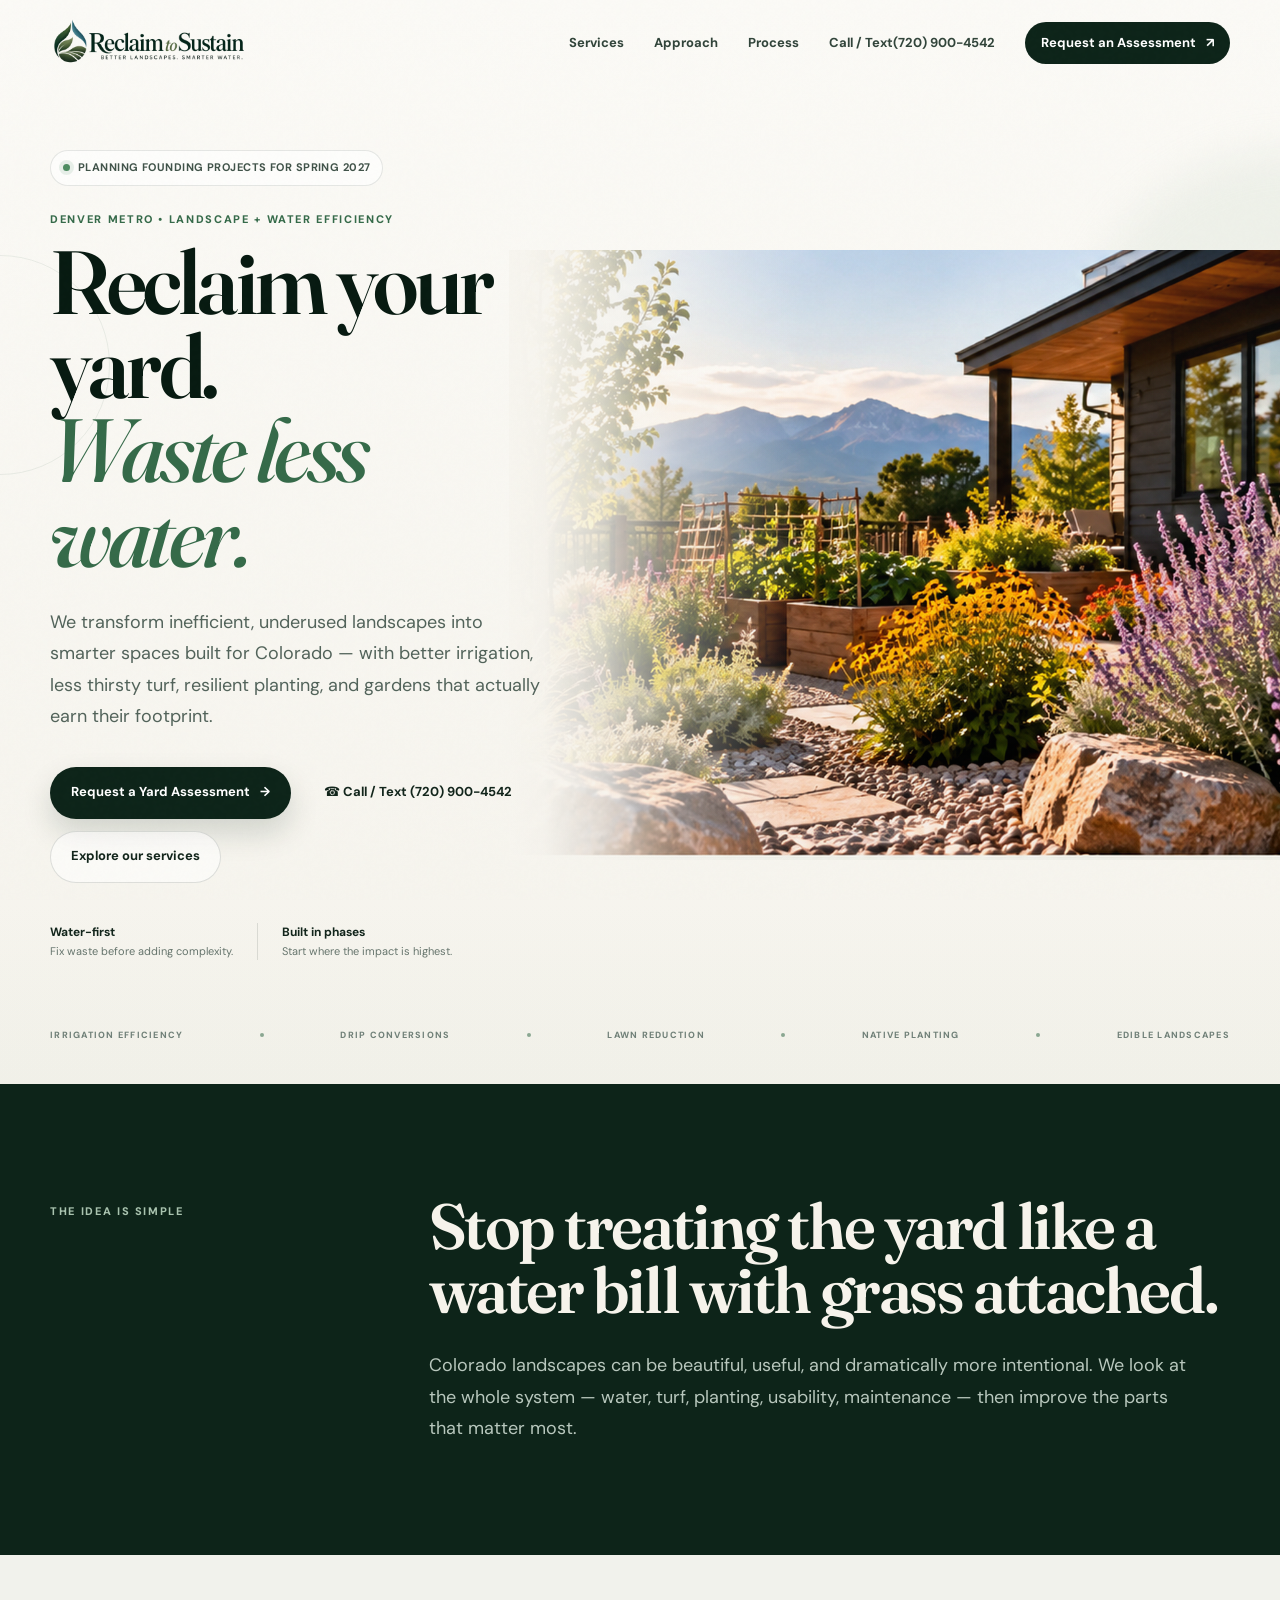
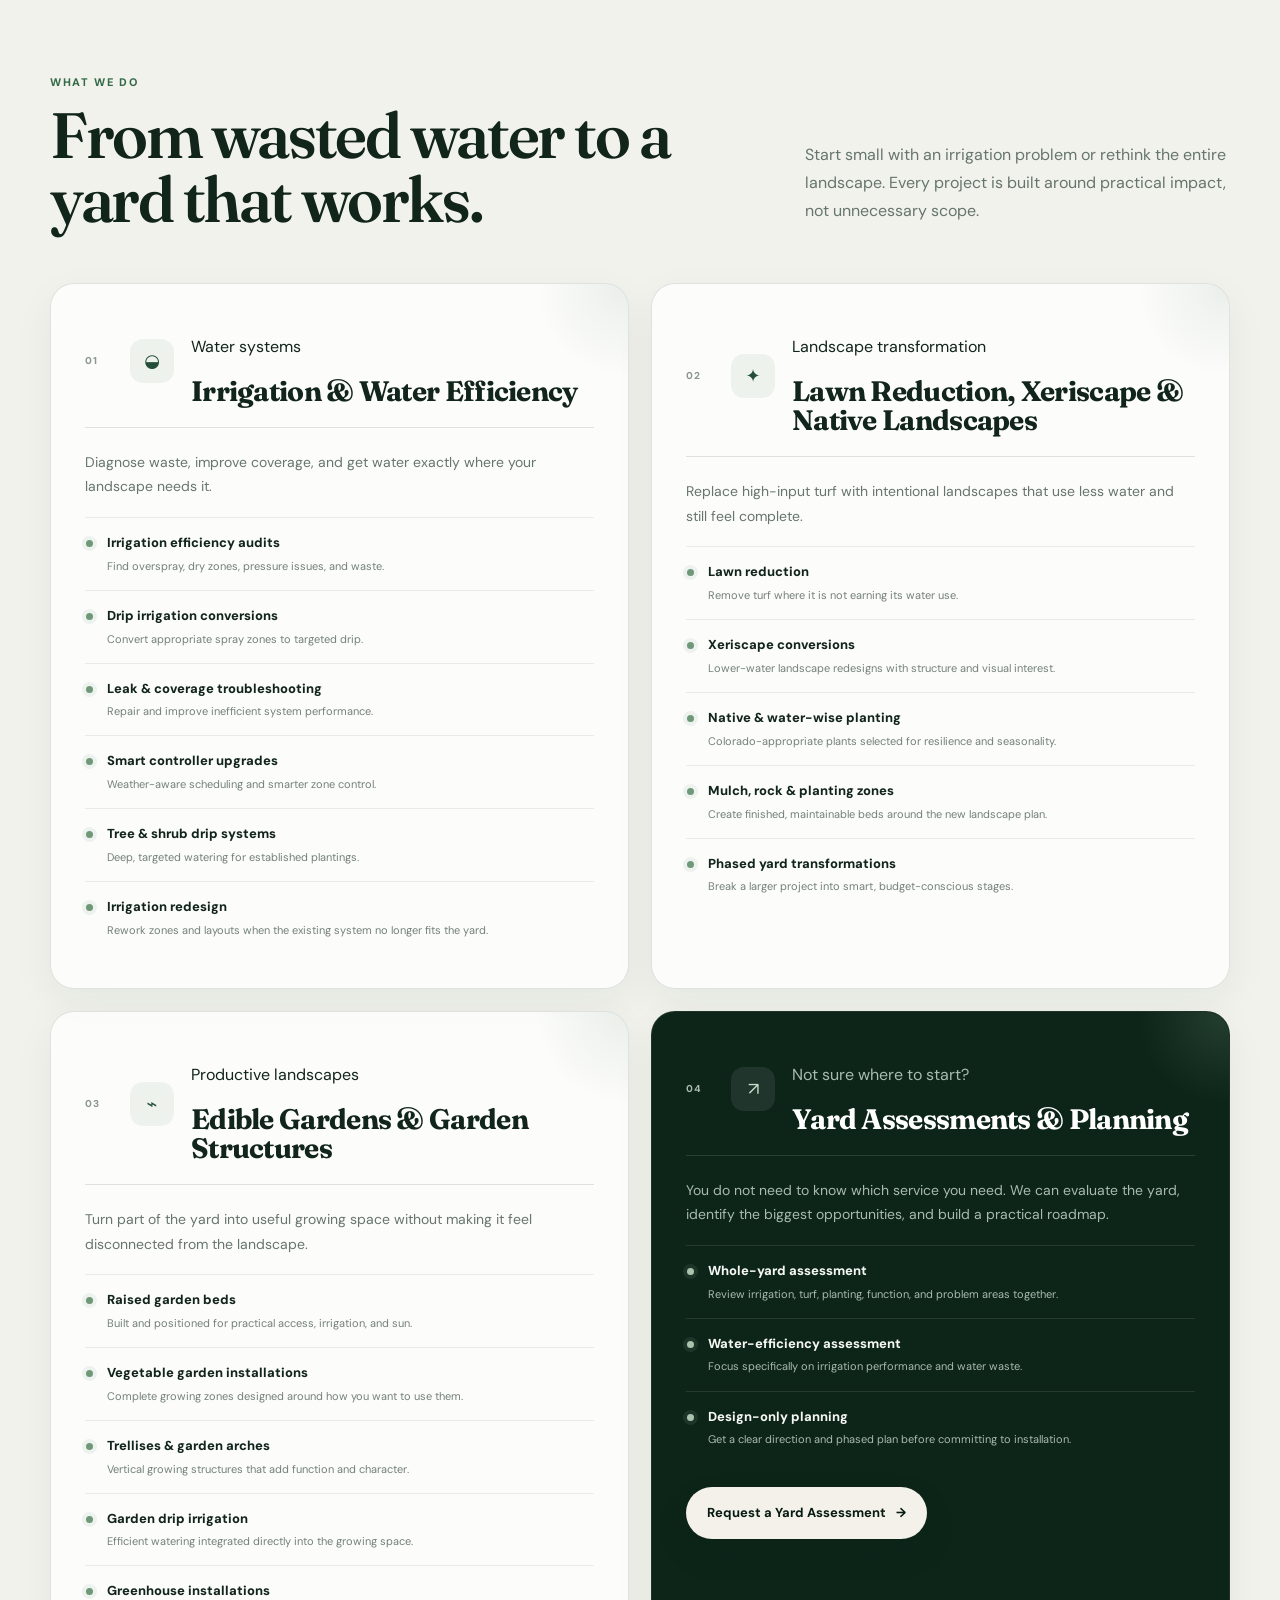
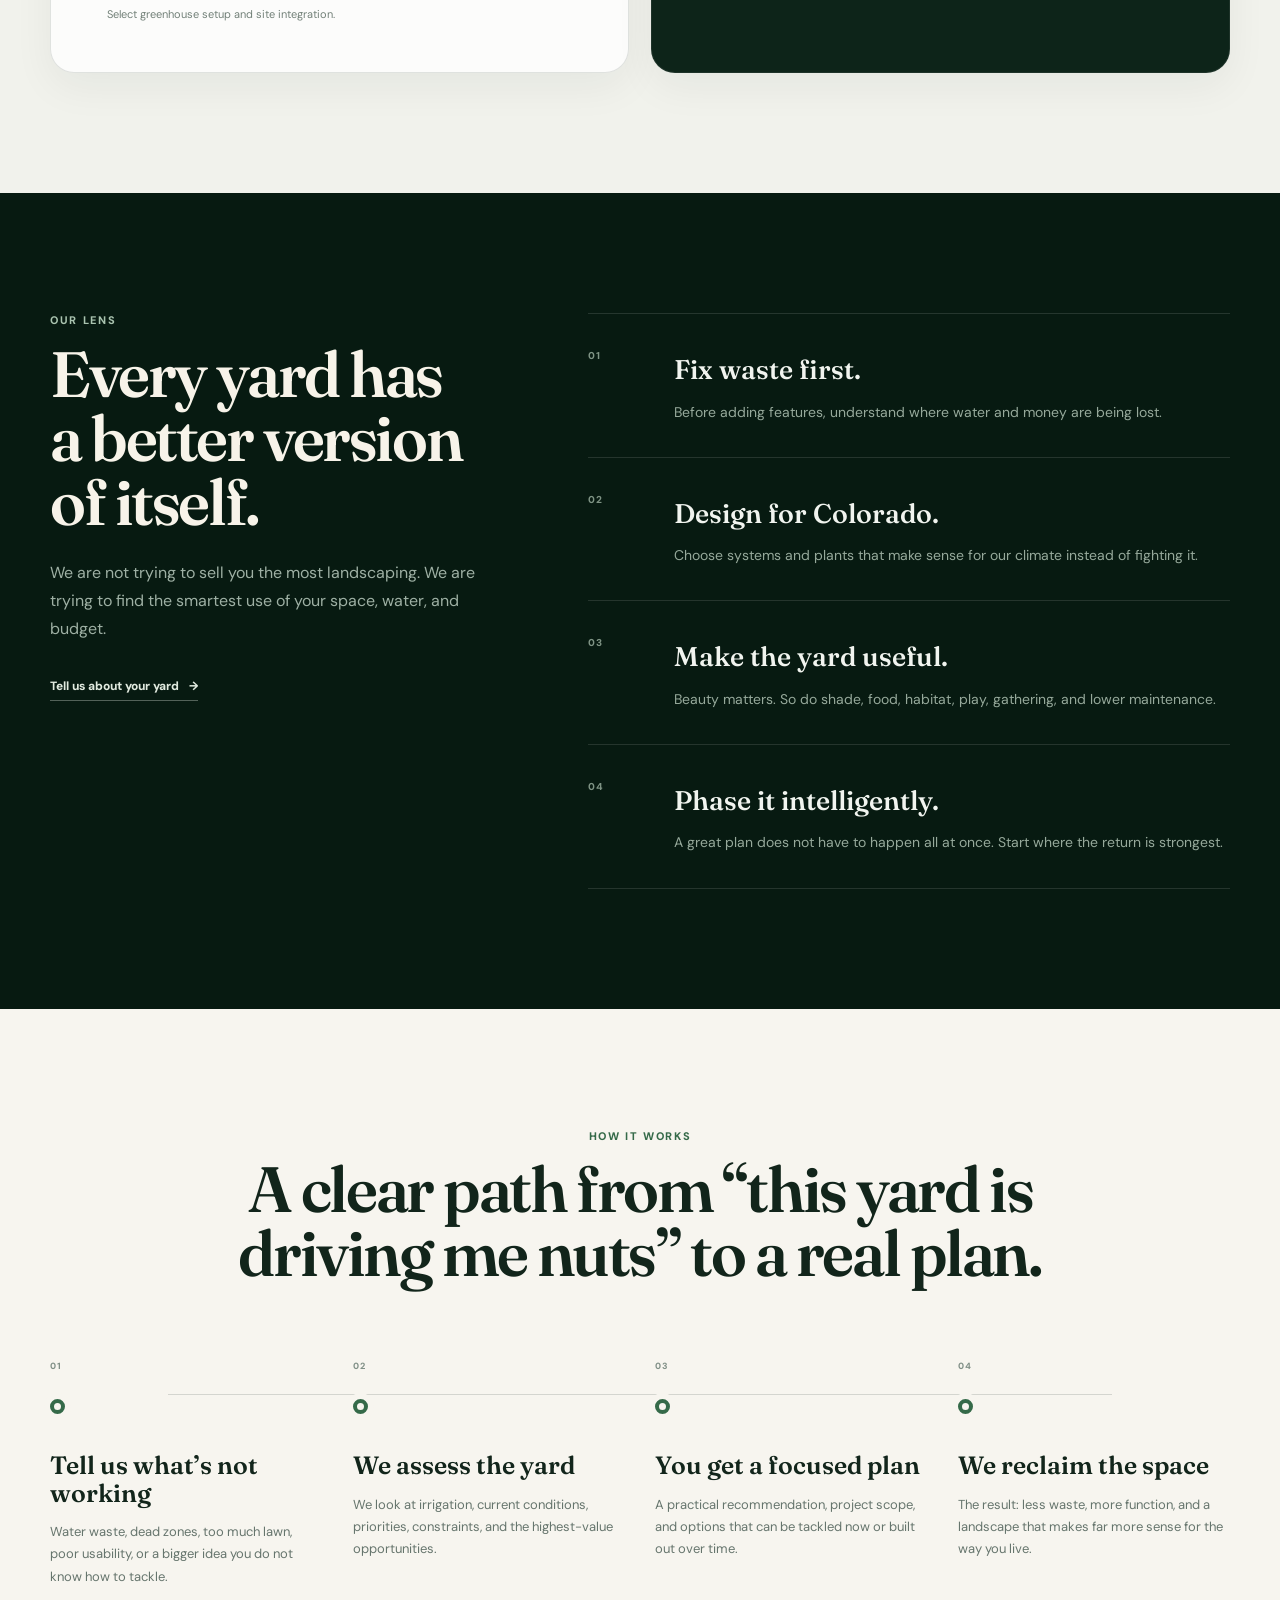
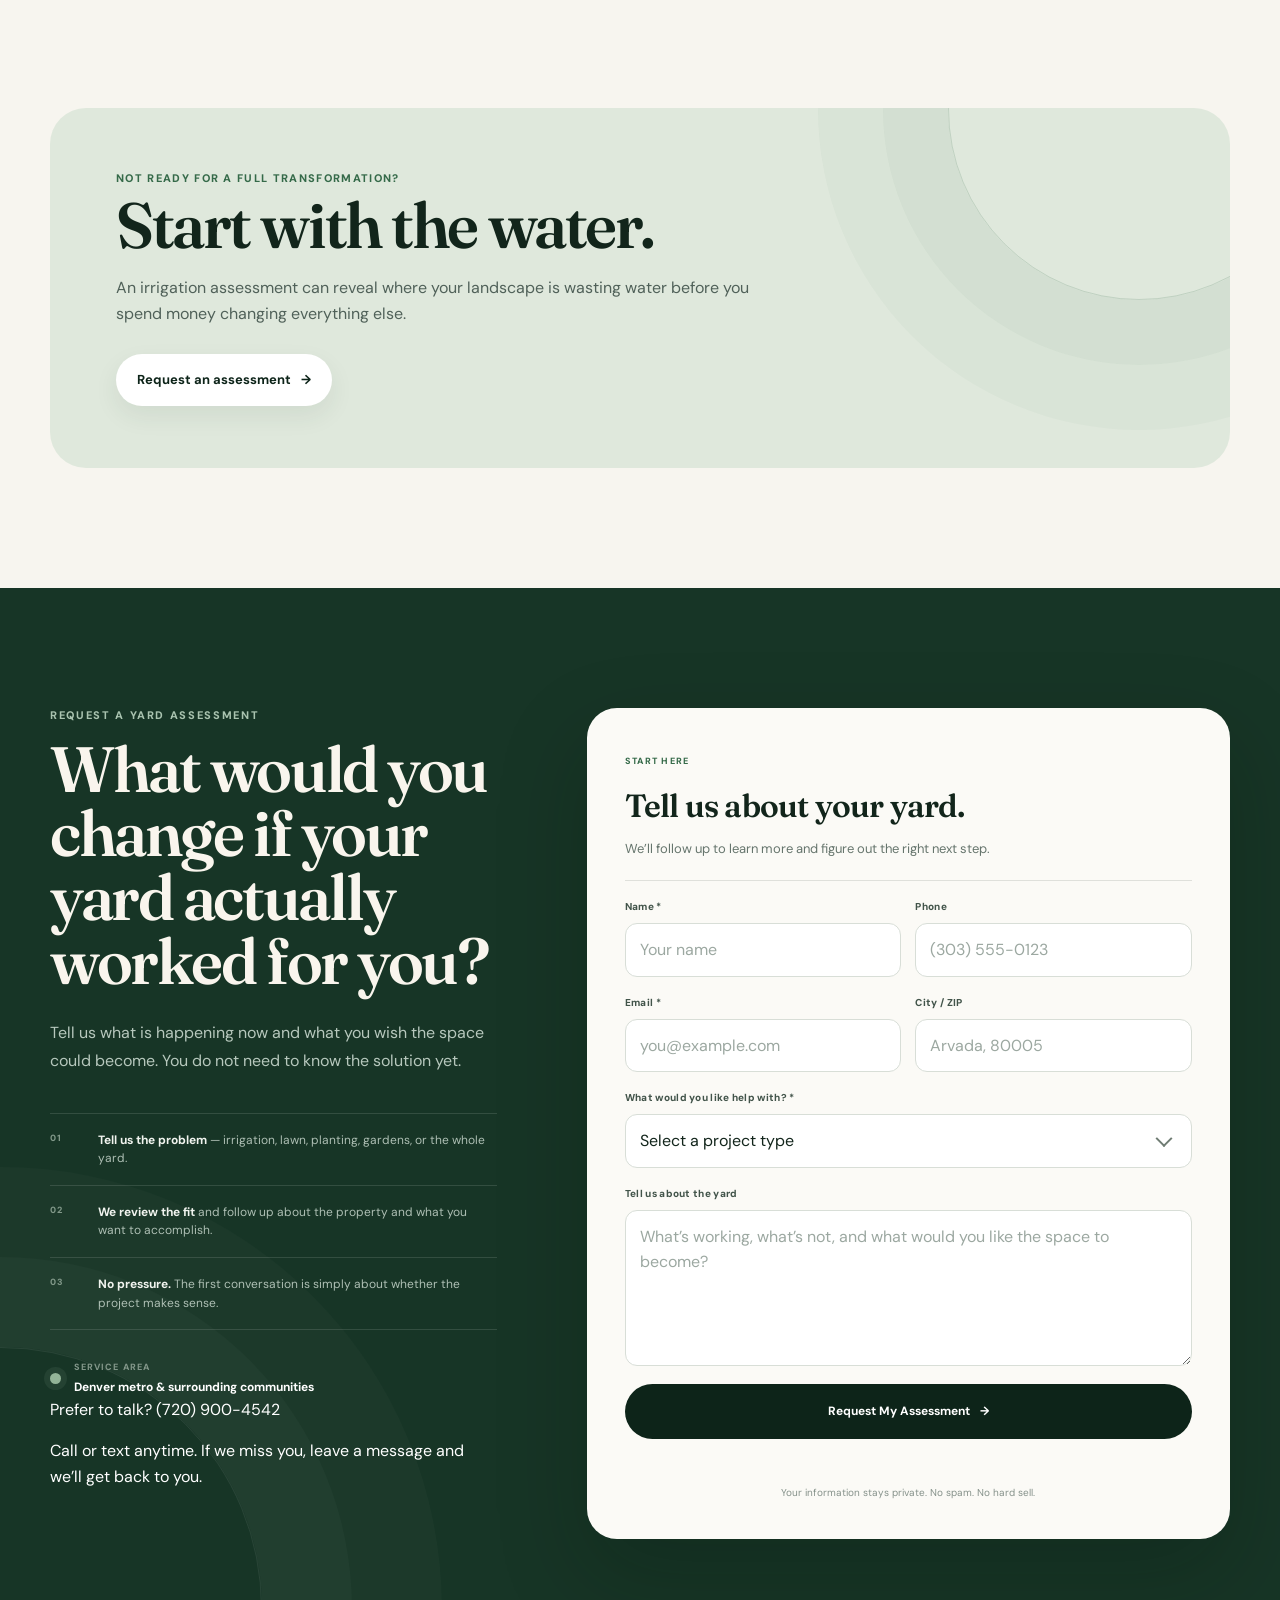
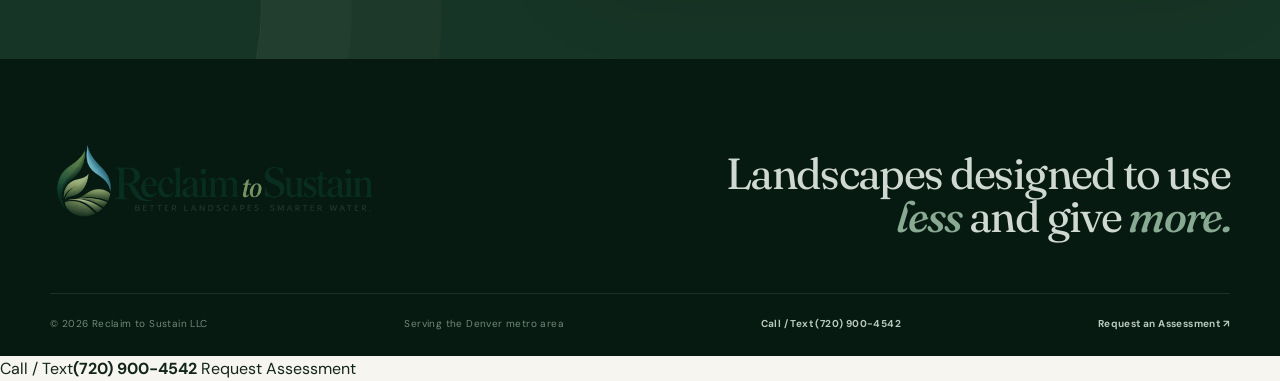
==== commit 624fb990: "Update index.html" ====
--- a/index.html
+++ b/index.html
@@ -31,6 +31,7 @@
   <link rel="icon" type="image/png" href="assets/favicon.png" />
   <link rel="apple-touch-icon" href="assets/favicon-192.png" />
   <link rel="stylesheet" href="styles.css" />
+  <link rel="stylesheet" href="phone-additions.css" />
 
   <script type="application/ld+json">
   {
@@ -38,6 +39,7 @@
     "@type": "HomeAndConstructionBusiness",
     "name": "Reclaim to Sustain LLC",
     "url": "https://reclaimtosustain.com/",
+    "telephone": "+1-720-900-4542",
     "logo": "https://reclaimtosustain.com/assets/logo.png",
     "image": "https://reclaimtosustain.com/assets/social-share.png",
     "description": "Water-wise landscaping and irrigation services including irrigation efficiency, drip conversions, lawn reduction, xeriscaping, native planting, and edible gardens.",
@@ -69,6 +71,7 @@
         <a href="#services">Services</a>
         <a href="#approach">Approach</a>
         <a href="#process">Process</a>
+        <a class="nav-phone" href="tel:+17209004542"><span class="nav-phone-label">Call / Text</span><strong>(720) 900-4542</strong></a>
         <a class="nav-cta" href="#contact">Request an Assessment <span>↗</span></a>
       </nav>
 
@@ -81,6 +84,7 @@
       <a href="#services">Services</a>
       <a href="#approach">Approach</a>
       <a href="#process">Process</a>
+      <a class="mobile-phone-link" href="tel:+17209004542">Call / Text: (720) 900-4542</a>
       <a href="#contact">Request an Assessment</a>
     </div>
   </header>
@@ -101,6 +105,7 @@
 
           <div class="hero-actions">
             <a class="button button-primary" href="#contact">Request a Yard Assessment <span>→</span></a>
+            <a class="button button-phone" href="tel:+17209004542">☎ Call / Text (720) 900-4542</a>
             <a class="button button-ghost" href="#services">Explore our services</a>
           </div>
 
@@ -320,6 +325,12 @@
             <span class="location-dot"></span>
             <div><small>Service area</small><strong>Denver metro & surrounding communities</strong></div>
           </div>
+
+          <div class="contact-phone-card">
+            <span class="contact-phone-kicker">Prefer to talk?</span>
+            <a href="tel:+17209004542">(720) 900-4542</a>
+            <p>Call or text anytime. If we miss you, leave a message and we’ll get back to you.</p>
+          </div>
         </div>
 
         <form
@@ -500,10 +511,16 @@
     <div class="container footer-bottom">
       <span>© <span id="year"></span> Reclaim to Sustain LLC</span>
       <span>Serving the Denver metro area</span>
+      <a class="footer-phone" href="tel:+17209004542">Call / Text (720) 900-4542</a>
       <a href="#contact">Request an Assessment ↗</a>
     </div>
   </footer>
 
+  <div class="mobile-contact-bar" aria-label="Quick contact">
+    <a href="tel:+17209004542"><span>Call / Text</span><strong>(720) 900-4542</strong></a>
+    <a href="#contact">Request Assessment</a>
+  </div>
+
   <script src="script.js"></script>
 </body>
 </html>
--- a/styles.css
+++ b/styles.css
@@ -24,8 +24,14 @@
   --ease: cubic-bezier(.2,.75,.25,1);
 }
 
-* { box-sizing: border-box; }
-html { scroll-behavior: smooth; }
+* {
+  box-sizing: border-box;
+}
+
+html {
+  scroll-behavior: smooth;
+}
+
 body {
   margin: 0;
   font-family: "DM Sans", system-ui, -apple-system, BlinkMacSystemFont, "Segoe UI", sans-serif;
@@ -35,20 +41,59 @@
   -webkit-font-smoothing: antialiased;
   overflow-x: hidden;
 }
-body.menu-open { overflow: hidden; }
-::selection { background: #cbdccf; color: var(--forest-950); }
-a { color: inherit; text-decoration: none; }
-button, input, select, textarea { font: inherit; }
-button { color: inherit; }
-img, svg { display: block; }
-.container { width: min(1180px, calc(100% - 48px)); margin: 0 auto; }
-.noise { position: fixed; inset: 0; pointer-events: none; opacity: .025; z-index: 999; background-image: url("data:image/svg+xml,%3Csvg viewBox='0 0 180 180' xmlns='http://www.w3.org/2000/svg'%3E%3Cfilter id='n'%3E%3CfeTurbulence type='fractalNoise' baseFrequency='.9' numOctaves='2' stitchTiles='stitch'/%3E%3C/filter%3E%3Crect width='100%25' height='100%25' filter='url(%23n)' opacity='.6'/%3E%3C/svg%3E"); }
+
+body.menu-open {
+  overflow: hidden;
+}
+
+::selection {
+  background: #cbdccf;
+  color: var(--forest-950);
+}
+
+a {
+  color: inherit;
+  text-decoration: none;
+}
+
+button,
+input,
+select,
+textarea {
+  font: inherit;
+}
+
+button {
+  color: inherit;
+}
+
+img,
+svg {
+  display: block;
+}
+
+.container {
+  width: min(1180px, calc(100% - 48px));
+  margin: 0 auto;
+}
+
+.noise {
+  position: fixed;
+  inset: 0;
+  pointer-events: none;
+  opacity: .025;
+  z-index: 999;
+  background-image: url("data:image/svg+xml,%3Csvg viewBox='0 0 180 180' xmlns='http://www.w3.org/2000/svg'%3E%3Cfilter id='n'%3E%3CfeTurbulence type='fractalNoise' baseFrequency='.9' numOctaves='2' stitchTiles='stitch'/%3E%3C/filter%3E%3Crect width='100%25' height='100%25' filter='url(%23n)' opacity='.6'/%3E%3C/svg%3E");
+}
 
 .site-header {
-  position: fixed; inset: 0 0 auto 0; z-index: 50;
+  position: fixed;
+  inset: 0 0 auto 0;
+  z-index: 50;
   transition: background .3s ease, border-color .3s ease, box-shadow .3s ease;
   border-bottom: 1px solid transparent;
 }
+
 .site-header.scrolled {
   background: rgba(247,245,239,.88);
   border-bottom-color: rgba(18,37,27,.08);
@@ -56,26 +101,149 @@
   -webkit-backdrop-filter: blur(18px) saturate(140%);
   box-shadow: 0 10px 30px rgba(8, 25, 17, .04);
 }
-.nav-wrap { min-height: 86px; display: flex; align-items: center; justify-content: space-between; gap: 28px; }
-.brand { display: inline-flex; align-items: center; gap: 12px; }
-.brand-mark { width: 44px; height: 44px; border-radius: 14px; display: grid; place-items: center; color: var(--forest-800); background: rgba(255,255,255,.62); border: 1px solid rgba(18,37,27,.1); box-shadow: inset 0 1px 0 rgba(255,255,255,.8); }
-.brand-mark svg { width: 31px; height: 31px; }
-.brand-copy { display: grid; line-height: 1.05; }
-.brand-copy strong { font-family: "Fraunces", serif; font-size: 18px; font-weight: 650; letter-spacing: -.01em; }
-.brand-copy small { margin-top: 7px; color: var(--muted); font-size: 10.5px; letter-spacing: .055em; text-transform: uppercase; font-weight: 700; }
-.nav-links { display: flex; align-items: center; gap: 30px; font-size: 13px; font-weight: 700; }
-.nav-links > a:not(.nav-cta) { position: relative; color: #31443a; }
-.nav-links > a:not(.nav-cta)::after { content: ""; position: absolute; left: 0; right: 100%; bottom: -7px; height: 1px; background: var(--forest-800); transition: right .25s ease; }
-.nav-links > a:not(.nav-cta):hover::after { right: 0; }
-.nav-cta { display: inline-flex; align-items: center; gap: 10px; padding: 11px 16px; background: var(--forest-900); color: white; border-radius: 999px; transition: transform .2s ease, background .2s ease; }
-.nav-cta:hover { transform: translateY(-1px); background: var(--forest-700); }
-.menu-toggle { display: none; width: 44px; height: 44px; border: 1px solid var(--line); border-radius: 12px; background: rgba(255,255,255,.7); align-items: center; justify-content: center; flex-direction: column; gap: 6px; cursor: pointer; }
-.menu-toggle span { width: 18px; height: 1.5px; background: var(--ink); transition: transform .2s ease; }
-.menu-toggle[aria-expanded="true"] span:first-child { transform: translateY(3.75px) rotate(45deg); }
-.menu-toggle[aria-expanded="true"] span:last-child { transform: translateY(-3.75px) rotate(-45deg); }
-.mobile-menu { background: rgba(247,245,239,.97); border-top: 1px solid var(--line); padding: 16px 24px 26px; backdrop-filter: blur(18px); }
-.mobile-menu a { display: block; padding: 13px 0; font-weight: 700; border-bottom: 1px solid rgba(18,37,27,.07); }
-.mobile-menu a:last-child { border-bottom: 0; }
+
+.nav-wrap {
+  min-height: 86px;
+  display: flex;
+  align-items: center;
+  justify-content: space-between;
+  gap: 28px;
+}
+
+.brand {
+  display: inline-flex;
+  align-items: center;
+  gap: 12px;
+}
+
+.brand-mark {
+  width: 44px;
+  height: 44px;
+  border-radius: 14px;
+  display: grid;
+  place-items: center;
+  color: var(--forest-800);
+  background: rgba(255,255,255,.62);
+  border: 1px solid rgba(18,37,27,.1);
+  box-shadow: inset 0 1px 0 rgba(255,255,255,.8);
+}
+
+.brand-mark svg {
+  width: 31px;
+  height: 31px;
+}
+
+.brand-copy {
+  display: grid;
+  line-height: 1.05;
+}
+
+.brand-copy strong {
+  font-family: "Fraunces", serif;
+  font-size: 18px;
+  font-weight: 650;
+  letter-spacing: -.01em;
+}
+
+.brand-copy small {
+  margin-top: 7px;
+  color: var(--muted);
+  font-size: 10.5px;
+  letter-spacing: .055em;
+  text-transform: uppercase;
+  font-weight: 700;
+}
+
+.nav-links {
+  display: flex;
+  align-items: center;
+  gap: 30px;
+  font-size: 13px;
+  font-weight: 700;
+}
+
+.nav-links > a:not(.nav-cta) {
+  position: relative;
+  color: #31443a;
+}
+
+.nav-links > a:not(.nav-cta)::after {
+  content: "";
+  position: absolute;
+  left: 0;
+  right: 100%;
+  bottom: -7px;
+  height: 1px;
+  background: var(--forest-800);
+  transition: right .25s ease;
+}
+
+.nav-links > a:not(.nav-cta):hover::after {
+  right: 0;
+}
+
+.nav-cta {
+  display: inline-flex;
+  align-items: center;
+  gap: 10px;
+  padding: 11px 16px;
+  background: var(--forest-900);
+  color: white;
+  border-radius: 999px;
+  transition: transform .2s ease, background .2s ease;
+}
+
+.nav-cta:hover {
+  transform: translateY(-1px);
+  background: var(--forest-700);
+}
+
+.menu-toggle {
+  display: none;
+  width: 44px;
+  height: 44px;
+  border: 1px solid var(--line);
+  border-radius: 12px;
+  background: rgba(255,255,255,.7);
+  align-items: center;
+  justify-content: center;
+  flex-direction: column;
+  gap: 6px;
+  cursor: pointer;
+}
+
+.menu-toggle span {
+  width: 18px;
+  height: 1.5px;
+  background: var(--ink);
+  transition: transform .2s ease;
+}
+
+.menu-toggle[aria-expanded="true"] span:first-child {
+  transform: translateY(3.75px) rotate(45deg);
+}
+
+.menu-toggle[aria-expanded="true"] span:last-child {
+  transform: translateY(-3.75px) rotate(-45deg);
+}
+
+.mobile-menu {
+  background: rgba(247,245,239,.97);
+  border-top: 1px solid var(--line);
+  padding: 16px 24px 26px;
+  backdrop-filter: blur(18px);
+}
+
+.mobile-menu a {
+  display: block;
+  padding: 13px 0;
+  font-weight: 700;
+  border-bottom: 1px solid rgba(18,37,27,.07);
+}
+
+.mobile-menu a:last-child {
+  border-bottom: 0;
+}
 
 .hero {
   position: relative;
@@ -84,6 +252,7 @@
   overflow: hidden;
   background: linear-gradient(180deg, #fbfaf6 0%, #f5f3ec 100%);
 }
+
 .hero::before {
   content: "";
   position: absolute;
@@ -92,9 +261,30 @@
   background: linear-gradient(to bottom, transparent, rgba(222,228,217,.2));
   pointer-events: none;
 }
-.hero-orb { position: absolute; border-radius: 50%; pointer-events: none; }
-.hero-orb-one { width: 420px; height: 420px; background: rgba(215,225,210,.32); top: 150px; right: -220px; filter: blur(20px); }
-.hero-orb-two { width: 220px; height: 220px; border: 1px solid rgba(36,78,56,.08); top: 255px; left: -110px; }
+
+.hero-orb {
+  position: absolute;
+  border-radius: 50%;
+  pointer-events: none;
+}
+
+.hero-orb-one {
+  width: 420px;
+  height: 420px;
+  background: rgba(215,225,210,.32);
+  top: 150px;
+  right: -220px;
+  filter: blur(20px);
+}
+
+.hero-orb-two {
+  width: 220px;
+  height: 220px;
+  border: 1px solid rgba(36,78,56,.08);
+  top: 255px;
+  left: -110px;
+}
+
 .hero-grid {
   position: relative;
   z-index: 2;
@@ -104,32 +294,162 @@
   align-items: center;
   min-height: 610px;
 }
+
 .hero-copy {
   position: relative;
   z-index: 4;
   padding-right: 36px;
 }
-.availability-pill { display: inline-flex; align-items: center; gap: 8px; padding: 8px 12px; border: 1px solid rgba(18,37,27,.1); border-radius: 999px; background: rgba(255,255,255,.6); color: #405349; font-size: 11px; font-weight: 700; letter-spacing: .04em; text-transform: uppercase; }
-.availability-pill > span { width: 7px; height: 7px; border-radius: 50%; background: #4e8d61; box-shadow: 0 0 0 4px rgba(78,141,97,.12); }
-.eyebrow { margin: 26px 0 14px; color: var(--green); font-size: 11px; line-height: 1.3; font-weight: 800; letter-spacing: .15em; text-transform: uppercase; }
-.eyebrow.light { color: #a9c3af; }
-h1, h2, .footer-tagline { font-family: "Fraunces", serif; letter-spacing: -.038em; }
-h1 { margin: 0; max-width: 720px; color: var(--forest-950); font-size: clamp(62px, 7vw, 100px); line-height: .94; font-weight: 600; }
-h1 em { color: var(--green); font-style: italic; font-weight: 500; }
-h2 { margin: 0; font-size: clamp(44px, 5vw, 68px); line-height: 1; font-weight: 600; }
-.hero-lede { max-width: 640px; margin: 30px 0 0; color: #52635a; font-size: 18px; line-height: 1.75; }
-.hero-actions { display: flex; align-items: center; flex-wrap: wrap; gap: 12px; margin-top: 34px; }
-.button { min-height: 52px; display: inline-flex; align-items: center; justify-content: center; gap: 10px; padding: 0 20px; border: 1px solid transparent; border-radius: 999px; font-weight: 700; font-size: 13px; cursor: pointer; transition: transform .22s var(--ease), box-shadow .22s var(--ease), background .22s ease; }
-.button:hover { transform: translateY(-2px); }
-.button-primary { background: var(--forest-900); color: white; box-shadow: 0 14px 30px rgba(13,36,25,.16); }
-.button-primary:hover { background: var(--forest-700); box-shadow: 0 18px 36px rgba(13,36,25,.22); }
-.button-ghost { color: var(--ink); border-color: rgba(18,37,27,.13); background: rgba(255,255,255,.55); }
-.button-ghost:hover { background: white; }
-.hero-proof { display: flex; align-items: stretch; gap: 24px; margin-top: 40px; }
-.proof-item { display: grid; gap: 2px; }
-.proof-item strong { font-size: 12px; }
-.proof-item span { max-width: 190px; color: var(--muted); font-size: 11px; line-height: 1.45; }
-.proof-divider { width: 1px; background: rgba(18,37,27,.12); }
+
+.availability-pill {
+  display: inline-flex;
+  align-items: center;
+  gap: 8px;
+  padding: 8px 12px;
+  border: 1px solid rgba(18,37,27,.1);
+  border-radius: 999px;
+  background: rgba(255,255,255,.6);
+  color: #405349;
+  font-size: 11px;
+  font-weight: 700;
+  letter-spacing: .04em;
+  text-transform: uppercase;
+}
+
+.availability-pill > span {
+  width: 7px;
+  height: 7px;
+  border-radius: 50%;
+  background: #4e8d61;
+  box-shadow: 0 0 0 4px rgba(78,141,97,.12);
+}
+
+.eyebrow {
+  margin: 26px 0 14px;
+  color: var(--green);
+  font-size: 11px;
+  line-height: 1.3;
+  font-weight: 800;
+  letter-spacing: .15em;
+  text-transform: uppercase;
+}
+
+.eyebrow.light {
+  color: #a9c3af;
+}
+
+h1,
+h2,
+.footer-tagline {
+  font-family: "Fraunces", serif;
+  letter-spacing: -.038em;
+}
+
+h1 {
+  margin: 0;
+  max-width: 720px;
+  color: var(--forest-950);
+  font-size: clamp(62px, 7vw, 100px);
+  line-height: .94;
+  font-weight: 600;
+}
+
+h1 em {
+  color: var(--green);
+  font-style: italic;
+  font-weight: 500;
+}
+
+h2 {
+  margin: 0;
+  font-size: clamp(44px, 5vw, 68px);
+  line-height: 1;
+  font-weight: 600;
+}
+
+.hero-lede {
+  max-width: 640px;
+  margin: 30px 0 0;
+  color: #52635a;
+  font-size: 18px;
+  line-height: 1.75;
+}
+
+.hero-actions {
+  display: flex;
+  align-items: center;
+  flex-wrap: wrap;
+  gap: 12px;
+  margin-top: 34px;
+}
+
+.button {
+  min-height: 52px;
+  display: inline-flex;
+  align-items: center;
+  justify-content: center;
+  gap: 10px;
+  padding: 0 20px;
+  border: 1px solid transparent;
+  border-radius: 999px;
+  font-weight: 700;
+  font-size: 13px;
+  cursor: pointer;
+  transition: transform .22s var(--ease), box-shadow .22s var(--ease), background .22s ease;
+}
+
+.button:hover {
+  transform: translateY(-2px);
+}
+
+.button-primary {
+  background: var(--forest-900);
+  color: white;
+  box-shadow: 0 14px 30px rgba(13,36,25,.16);
+}
+
+.button-primary:hover {
+  background: var(--forest-700);
+  box-shadow: 0 18px 36px rgba(13,36,25,.22);
+}
+
+.button-ghost {
+  color: var(--ink);
+  border-color: rgba(18,37,27,.13);
+  background: rgba(255,255,255,.55);
+}
+
+.button-ghost:hover {
+  background: white;
+}
+
+.hero-proof {
+  display: flex;
+  align-items: stretch;
+  gap: 24px;
+  margin-top: 40px;
+}
+
+.proof-item {
+  display: grid;
+  gap: 2px;
+}
+
+.proof-item strong {
+  font-size: 12px;
+}
+
+.proof-item span {
+  max-width: 190px;
+  color: var(--muted);
+  font-size: 11px;
+  line-height: 1.45;
+}
+
+.proof-divider {
+  width: 1px;
+  background: rgba(18,37,27,.12);
+}
 
 .hero-photo {
   position: relative;
@@ -139,6 +459,7 @@
   overflow: hidden;
   background: transparent;
 }
+
 .hero-photo::before {
   content: "";
   position: absolute;
@@ -146,7 +467,8 @@
   inset: 0 auto 0 0;
   width: 38%;
   pointer-events: none;
-  background: linear-gradient(90deg,
+  background: linear-gradient(
+    90deg,
     #f7f5ef 0%,
     rgba(247,245,239,.98) 12%,
     rgba(247,245,239,.82) 32%,
@@ -154,13 +476,19 @@
     rgba(247,245,239,0) 100%
   );
 }
+
 .hero-photo::after {
   content: "";
   position: absolute;
   inset: 0;
   pointer-events: none;
-  background: linear-gradient(180deg, rgba(255,255,255,.04), rgba(7,26,17,.03));
-}
+  background: linear-gradient(
+    180deg,
+    rgba(255,255,255,.04),
+    rgba(7,26,17,.03)
+  );
+}
+
 .hero-photo img {
   display: block;
   width: 100%;
@@ -168,218 +496,1142 @@
   object-fit: cover;
   object-position: 58% center;
 }
+
 .hero-photo figcaption,
-.hero-photo-dot { display: none; }
-.hero-marquee { position: relative; z-index: 2; display: flex; align-items: center; justify-content: space-between; gap: 18px; margin-top: 68px; color: #708078; font-size: 9px; letter-spacing: .14em; font-weight: 800; white-space: nowrap; }
-.hero-marquee i { width: 4px; height: 4px; border-radius: 50%; background: var(--green); opacity: .55; }
-
-.statement-section { padding: 110px 0; background: var(--forest-900); color: white; }
-.statement-grid { display: grid; grid-template-columns: .36fr 1fr; gap: 90px; align-items: start; }
-.statement-grid .eyebrow { margin-top: 10px; }
-.statement-copy h2 { max-width: 850px; color: #f6f3eb; }
-.statement-copy p { max-width: 760px; margin: 28px 0 0; color: #b8c7bd; font-size: 18px; line-height: 1.75; }
-
-.section { padding: 120px 0; }
-.services-section { background: #f1f2ec; }
-.section-heading { margin-bottom: 52px; }
-.section-heading .eyebrow { margin-top: 0; }
-.split-heading { display: grid; grid-template-columns: 1fr .62fr; gap: 70px; align-items: end; }
-.split-heading > p { margin: 0 0 6px; color: var(--muted); font-size: 16px; line-height: 1.75; }
-.service-bento { display: grid; grid-template-columns: repeat(12, 1fr); gap: 16px; }
-.service-card { position: relative; grid-column: span 4; min-height: 305px; overflow: hidden; display: flex; flex-direction: column; justify-content: flex-start; padding: 28px; border: 1px solid rgba(18,37,27,.1); border-radius: var(--radius); background: rgba(255,255,255,.8); box-shadow: inset 0 1px 0 rgba(255,255,255,.9); transition: transform .3s var(--ease), box-shadow .3s var(--ease), border-color .3s ease; }
-.service-card:hover { transform: translateY(-5px); box-shadow: var(--shadow-sm); border-color: rgba(18,37,27,.18); }
-.service-card-primary { grid-column: span 6; grid-row: span 2; min-height: 626px; padding: 34px; background: linear-gradient(155deg, #fdfdfb, #eaf0e7); }
-.service-card-primary::after { content:""; position:absolute; width:320px; height:320px; right:-120px; bottom:-120px; border-radius:50%; border:1px solid rgba(53,106,73,.12); box-shadow:0 0 0 45px rgba(53,106,73,.035),0 0 0 90px rgba(53,106,73,.025); pointer-events:none; }
-.service-card-dark { background: var(--forest-900); color: white; border-color: transparent; }
-.service-card-dark p { color: #b8c7bd !important; }
-.service-card-accent { background: #e8deca; }
-.service-card-wide { grid-column: span 6; min-height: 250px; display: grid; grid-template-columns: auto 1fr auto; gap: 24px; align-items: center; background: #fff; }
-.service-number { color: #819087; font-size: 10px; font-weight: 800; letter-spacing: .12em; }
-.service-icon-wrap { width: 76px; height: 76px; display: grid; place-items: center; margin: 64px 0 36px; border-radius: 24px; background: var(--forest-900); color: white; box-shadow: 0 18px 45px rgba(13,36,25,.17); }
-.service-icon-wrap svg { width: 39px; }
-.service-icon-wrap.small { width: 44px; height: 44px; margin: 46px 0 22px; border-radius: 14px; background: var(--sage-3); color: var(--forest-700); box-shadow: none; font-size: 18px; }
-.service-card-dark .service-icon-wrap.small { background: rgba(255,255,255,.1); color: #dbe7dd; }
-.service-card h3 { margin: 0; font-family: "Fraunces", serif; font-size: 28px; line-height: 1.08; letter-spacing: -.025em; font-weight: 600; }
-.service-card p { margin: 14px 0 0; color: var(--muted); font-size: 14px; line-height: 1.7; }
-.service-kicker { margin: 0 0 8px !important; color: var(--green) !important; text-transform: uppercase; letter-spacing: .1em; font-size: 9px !important; font-weight: 800; }
-.service-card-primary h3 { font-size: 42px; max-width: 430px; }
-.service-card-primary > div:nth-child(3) > p:last-child { max-width: 470px; font-size: 15px; }
-.service-list { display: grid; grid-template-columns: 1fr 1fr; gap: 12px 20px; margin: 34px 0 0; padding: 0; list-style: none; }
-.service-list li { position: relative; padding-left: 18px; font-size: 12px; font-weight: 700; color: #3c5044; }
-.service-list li::before { content: ""; position: absolute; left: 0; top: .6em; width: 7px; height: 7px; border-radius: 50%; background: #769379; }
-.card-link { margin-top: auto; display: inline-flex; align-items: center; gap: 10px; color: var(--forest-700); font-size: 12px; font-weight: 800; }
-.circle-arrow { width: 50px; height: 50px; display: grid; place-items: center; border-radius: 50%; background: var(--forest-900); color: white; transition: transform .2s ease; }
-.circle-arrow:hover { transform: translate(2px,-2px); }
-
-.principles-section { padding: 120px 0; background: var(--forest-950); color: white; }
-.principles-grid { display: grid; grid-template-columns: .8fr 1.2fr; gap: 110px; align-items: start; }
-.principles-intro { position: sticky; top: 130px; }
-.principles-intro .eyebrow { margin-top: 0; }
-.principles-intro h2 { color: #f7f3e9; }
-.principles-intro > p:not(.eyebrow) { max-width: 500px; color: #9eb0a4; margin: 25px 0 0; font-size: 16px; line-height: 1.75; }
-.text-link-light { display: inline-flex; gap: 10px; align-items: center; margin-top: 34px; padding-bottom: 4px; color: #e1eadf; border-bottom: 1px solid rgba(225,234,223,.35); font-size: 12px; font-weight: 800; }
-.principles-list { border-top: 1px solid rgba(255,255,255,.12); }
-.principle { display: grid; grid-template-columns: 58px 1fr; gap: 28px; padding: 34px 0; border-bottom: 1px solid rgba(255,255,255,.12); }
-.principle > span { color: #7f9485; font-size: 10px; font-weight: 800; letter-spacing: .12em; }
-.principle h3 { margin: 0; font-family: "Fraunces", serif; color: #f1f4ef; font-size: 27px; font-weight: 550; }
-.principle p { margin: 9px 0 0; color: #96a99b; font-size: 14px; }
-
-.process-section { background: var(--cream); }
-.section-heading.centered { max-width: 850px; margin: 0 auto 70px; text-align: center; }
-.section-heading.centered .eyebrow { margin-top: 0; }
-.process-timeline { position: relative; display: grid; grid-template-columns: repeat(4,1fr); gap: 30px; }
-.timeline-line { position: absolute; left: 10%; right: 10%; top: 39px; height: 1px; background: rgba(18,37,27,.15); }
-.process-step { position: relative; padding-top: 4px; }
-.step-number { display: block; color: #819087; font-size: 9px; letter-spacing: .13em; font-weight: 800; }
-.step-dot { position: relative; z-index: 2; width: 15px; height: 15px; margin: 26px 0 38px; border-radius: 50%; background: var(--cream); border: 4px solid var(--green); box-shadow: 0 0 0 6px var(--cream); }
-.process-step h3 { margin: 0; font-family: "Fraunces", serif; font-size: 25px; line-height: 1.1; font-weight: 600; }
-.process-step p { margin: 14px 0 0; color: var(--muted); font-size: 13px; line-height: 1.7; }
-
-.cta-band { padding: 0 0 120px; background: var(--cream); }
-.cta-band-inner { position: relative; overflow: hidden; padding: 62px 66px; border-radius: var(--radius-lg); background: #dfe8dc; }
-.cta-band-inner::after { content: ""; position: absolute; width: 380px; height: 380px; right: -100px; top: -190px; border: 1px solid rgba(53,106,73,.18); border-radius: 50%; box-shadow: 0 0 0 65px rgba(53,106,73,.04), 0 0 0 130px rgba(53,106,73,.03); }
-.cta-band-inner > * { position: relative; z-index: 2; }
-.cta-band p { margin: 0 0 6px; color: var(--green); font-size: 11px; font-weight: 800; letter-spacing: .12em; text-transform: uppercase; }
-.cta-band h2 { font-size: clamp(46px, 5vw, 70px); }
-.cta-band span:not(.button span) { display: block; max-width: 660px; margin: 18px 0 28px; color: #506159; }
-.button-light { background: white; color: var(--forest-900); box-shadow: 0 10px 25px rgba(35,69,48,.08); }
-
-.contact-section { position: relative; padding: 120px 0; overflow: hidden; background: var(--forest-800); color: white; }
-.contact-section::before { content:""; position:absolute; width:520px; height:520px; left:-260px; bottom:-210px; border:1px solid rgba(255,255,255,.08); border-radius:50%; box-shadow:0 0 0 90px rgba(255,255,255,.025),0 0 0 180px rgba(255,255,255,.018); }
-.contact-grid { position: relative; z-index: 2; display: grid; grid-template-columns: .82fr 1.18fr; gap: 90px; align-items: start; }
-.contact-copy .eyebrow { margin-top: 0; }
-.contact-copy h2 { color: #f9f5ed; font-size: clamp(46px, 5vw, 65px); }
-.contact-lede { max-width: 510px; margin: 26px 0 0; color: #b7c8bd; font-size: 16px; line-height: 1.75; }
-.contact-feature-list { display: grid; gap: 0; margin-top: 38px; border-top: 1px solid rgba(255,255,255,.12); }
-.contact-feature-list > div { display: grid; grid-template-columns: 36px 1fr; gap: 12px; padding: 17px 0; border-bottom: 1px solid rgba(255,255,255,.12); }
-.contact-feature-list span { color: #82998a; font-size: 9px; font-weight: 800; letter-spacing: .12em; }
-.contact-feature-list p { margin: 0; color: #aebfb4; font-size: 12px; line-height: 1.55; }.contact-feature-list strong { color: #f1f4ef; }
-.contact-location { display: flex; align-items: center; gap: 13px; margin-top: 30px; }
-.location-dot { width: 11px; height: 11px; border-radius: 50%; background: #93b498; box-shadow: 0 0 0 6px rgba(147,180,152,.1); }
-.contact-location div { display: grid; }.contact-location small { color: #83978a; font-size: 9px; letter-spacing: .12em; text-transform: uppercase; font-weight: 800; }.contact-location strong { margin-top: 3px; font-size: 12px; }
-
-.lead-form { display: grid; gap: 18px; padding: 38px; border-radius: 30px; background: #fbfaf6; color: var(--ink); box-shadow: 0 35px 90px rgba(4,16,10,.22); }
-.form-header { padding-bottom: 20px; border-bottom: 1px solid var(--line); }
-.form-step { color: var(--green); font-size: 9px; letter-spacing: .14em; font-weight: 800; }
-.form-header h3 { margin: 8px 0 0; font-family: "Fraunces", serif; font-size: 32px; font-weight: 600; letter-spacing: -.025em; }
-.form-header p { margin: 8px 0 0; color: var(--muted); font-size: 13px; }
-.form-row { display: grid; grid-template-columns: 1fr 1fr; gap: 14px; }
-.lead-form label { display: grid; gap: 8px; }
-.lead-form label > span { color: #42544a; font-size: 10px; font-weight: 800; letter-spacing: .03em; }
-input, select, textarea { width: 100%; border: 1px solid #d8ded7; border-radius: 12px; background: #fff; color: var(--ink); padding: 13px 14px; outline: none; transition: border .2s ease, box-shadow .2s ease, background .2s ease; }
-textarea { resize: vertical; min-height: 130px; }
-input::placeholder, textarea::placeholder { color: #9ca8a1; }
-input:focus, select:focus, textarea:focus { border-color: #7d9e84; box-shadow: 0 0 0 4px rgba(74,123,86,.08); background: #fff; }
-.select-wrap { position: relative; }.select-wrap::after { content:"âŒ„"; position:absolute; right:14px; top:50%; transform:translateY(-54%); color:#6e7c74; pointer-events:none; }
-select { appearance: none; -webkit-appearance: none; }
-.form-button { width: 100%; min-height: 55px; background: var(--forest-900); color: white; font-size: 12px; }
-.form-button:hover { background: var(--forest-700); }
-.form-button:disabled { opacity: .6; cursor: wait; transform: none; }
-.form-status { min-height: 18px; margin: -4px 0 -4px; text-align: center; font-size: 11px; font-weight: 700; }
-.form-status.success { color: #2c7644; }.form-status.error { color: #a1433c; }
-.form-note { margin: 0; text-align: center; color: #85918a; font-size: 10px; }
-
-.site-footer { padding: 70px 0 24px; background: var(--forest-950); color: white; }
-.footer-top { display: grid; grid-template-columns: 1fr 1fr; gap: 50px; align-items: end; padding-bottom: 54px; }
-.brand-footer .brand-mark { background: rgba(255,255,255,.06); color: #cbdacb; border-color: rgba(255,255,255,.08); }
-.brand-footer .brand-copy small { color: #758b7d; }.brand-footer .brand-copy strong { color: #f4f4ef; }
-.footer-tagline { max-width: 520px; justify-self: end; text-align: right; color: #cfd9d1; font-size: clamp(31px, 3.4vw, 46px); line-height: 1; }
-.footer-tagline em { color: #88a992; font-weight: 500; }
-.footer-bottom { display: flex; align-items: center; justify-content: space-between; gap: 20px; padding-top: 22px; border-top: 1px solid rgba(255,255,255,.09); color: #71887a; font-size: 10px; letter-spacing: .04em; }
-.footer-bottom a { color: #b8c9bd; font-weight: 700; }
-
-.reveal { opacity: 0; transform: translateY(24px); transition: opacity .8s var(--ease), transform .8s var(--ease); }
-.reveal.is-visible { opacity: 1; transform: translateY(0); }
-.reveal-delay { transition-delay: .12s; }
+.hero-photo-dot {
+  display: none;
+}
+
+.hero-marquee {
+  position: relative;
+  z-index: 2;
+  display: flex;
+  align-items: center;
+  justify-content: space-between;
+  gap: 18px;
+  margin-top: 68px;
+  color: #708078;
+  font-size: 9px;
+  letter-spacing: .14em;
+  font-weight: 800;
+  white-space: nowrap;
+}
+
+.hero-marquee i {
+  width: 4px;
+  height: 4px;
+  border-radius: 50%;
+  background: var(--green);
+  opacity: .55;
+}
+
+.statement-section {
+  padding: 110px 0;
+  background: var(--forest-900);
+  color: white;
+}
+
+.statement-grid {
+  display: grid;
+  grid-template-columns: .36fr 1fr;
+  gap: 90px;
+  align-items: start;
+}
+
+.statement-grid .eyebrow {
+  margin-top: 10px;
+}
+
+.statement-copy h2 {
+  max-width: 850px;
+  color: #f6f3eb;
+}
+
+.statement-copy p {
+  max-width: 760px;
+  margin: 28px 0 0;
+  color: #b8c7bd;
+  font-size: 18px;
+  line-height: 1.75;
+}
+
+.section {
+  padding: 120px 0;
+}
+
+.services-section {
+  background: #f1f2ec;
+}
+
+.section-heading {
+  margin-bottom: 52px;
+}
+
+.section-heading .eyebrow {
+  margin-top: 0;
+}
+
+.split-heading {
+  display: grid;
+  grid-template-columns: 1fr .62fr;
+  gap: 70px;
+  align-items: end;
+}
+
+.split-heading > p {
+  margin: 0 0 6px;
+  color: var(--muted);
+  font-size: 16px;
+  line-height: 1.75;
+}
+
+.principles-section {
+  padding: 120px 0;
+  background: var(--forest-950);
+  color: white;
+}
+
+.principles-grid {
+  display: grid;
+  grid-template-columns: .8fr 1.2fr;
+  gap: 110px;
+  align-items: start;
+}
+
+.principles-intro {
+  position: sticky;
+  top: 130px;
+}
+
+.principles-intro .eyebrow {
+  margin-top: 0;
+}
+
+.principles-intro h2 {
+  color: #f7f3e9;
+}
+
+.principles-intro > p:not(.eyebrow) {
+  max-width: 500px;
+  color: #9eb0a4;
+  margin: 25px 0 0;
+  font-size: 16px;
+  line-height: 1.75;
+}
+
+.text-link-light {
+  display: inline-flex;
+  gap: 10px;
+  align-items: center;
+  margin-top: 34px;
+  padding-bottom: 4px;
+  color: #e1eadf;
+  border-bottom: 1px solid rgba(225,234,223,.35);
+  font-size: 12px;
+  font-weight: 800;
+}
+
+.principles-list {
+  border-top: 1px solid rgba(255,255,255,.12);
+}
+
+.principle {
+  display: grid;
+  grid-template-columns: 58px 1fr;
+  gap: 28px;
+  padding: 34px 0;
+  border-bottom: 1px solid rgba(255,255,255,.12);
+}
+
+.principle > span {
+  color: #7f9485;
+  font-size: 10px;
+  font-weight: 800;
+  letter-spacing: .12em;
+}
+
+.principle h3 {
+  margin: 0;
+  font-family: "Fraunces", serif;
+  color: #f1f4ef;
+  font-size: 27px;
+  font-weight: 550;
+}
+
+.principle p {
+  margin: 9px 0 0;
+  color: #96a99b;
+  font-size: 14px;
+}
+
+.process-section {
+  background: var(--cream);
+}
+
+.section-heading.centered {
+  max-width: 850px;
+  margin: 0 auto 70px;
+  text-align: center;
+}
+
+.section-heading.centered .eyebrow {
+  margin-top: 0;
+}
+
+.process-timeline {
+  position: relative;
+  display: grid;
+  grid-template-columns: repeat(4,1fr);
+  gap: 30px;
+}
+
+.timeline-line {
+  position: absolute;
+  left: 10%;
+  right: 10%;
+  top: 39px;
+  height: 1px;
+  background: rgba(18,37,27,.15);
+}
+
+.process-step {
+  position: relative;
+  padding-top: 4px;
+}
+
+.step-number {
+  display: block;
+  color: #819087;
+  font-size: 9px;
+  letter-spacing: .13em;
+  font-weight: 800;
+}
+
+.step-dot {
+  position: relative;
+  z-index: 2;
+  width: 15px;
+  height: 15px;
+  margin: 26px 0 38px;
+  border-radius: 50%;
+  background: var(--cream);
+  border: 4px solid var(--green);
+  box-shadow: 0 0 0 6px var(--cream);
+}
+
+.process-step h3 {
+  margin: 0;
+  font-family: "Fraunces", serif;
+  font-size: 25px;
+  line-height: 1.1;
+  font-weight: 600;
+}
+
+.process-step p {
+  margin: 14px 0 0;
+  color: var(--muted);
+  font-size: 13px;
+  line-height: 1.7;
+}
+
+.cta-band {
+  padding: 0 0 120px;
+  background: var(--cream);
+}
+
+.cta-band-inner {
+  position: relative;
+  overflow: hidden;
+  padding: 62px 66px;
+  border-radius: var(--radius-lg);
+  background: #dfe8dc;
+}
+
+.cta-band-inner::after {
+  content: "";
+  position: absolute;
+  width: 380px;
+  height: 380px;
+  right: -100px;
+  top: -190px;
+  border: 1px solid rgba(53,106,73,.18);
+  border-radius: 50%;
+  box-shadow:
+    0 0 0 65px rgba(53,106,73,.04),
+    0 0 0 130px rgba(53,106,73,.03);
+}
+
+.cta-band-inner > * {
+  position: relative;
+  z-index: 2;
+}
+
+.cta-band p {
+  margin: 0 0 6px;
+  color: var(--green);
+  font-size: 11px;
+  font-weight: 800;
+  letter-spacing: .12em;
+  text-transform: uppercase;
+}
+
+.cta-band h2 {
+  font-size: clamp(46px, 5vw, 70px);
+}
+
+.cta-band span:not(.button span) {
+  display: block;
+  max-width: 660px;
+  margin: 18px 0 28px;
+  color: #506159;
+}
+
+.button-light {
+  background: white;
+  color: var(--forest-900);
+  box-shadow: 0 10px 25px rgba(35,69,48,.08);
+}
+
+.contact-section {
+  position: relative;
+  padding: 120px 0;
+  overflow: hidden;
+  background: var(--forest-800);
+  color: white;
+}
+
+.contact-section::before {
+  content: "";
+  position: absolute;
+  width: 520px;
+  height: 520px;
+  left: -260px;
+  bottom: -210px;
+  border: 1px solid rgba(255,255,255,.08);
+  border-radius: 50%;
+  box-shadow:
+    0 0 0 90px rgba(255,255,255,.025),
+    0 0 0 180px rgba(255,255,255,.018);
+}
+
+.contact-grid {
+  position: relative;
+  z-index: 2;
+  display: grid;
+  grid-template-columns: .82fr 1.18fr;
+  gap: 90px;
+  align-items: start;
+}
+
+.contact-copy .eyebrow {
+  margin-top: 0;
+}
+
+.contact-copy h2 {
+  color: #f9f5ed;
+  font-size: clamp(46px, 5vw, 65px);
+}
+
+.contact-lede {
+  max-width: 510px;
+  margin: 26px 0 0;
+  color: #b7c8bd;
+  font-size: 16px;
+  line-height: 1.75;
+}
+
+.contact-feature-list {
+  display: grid;
+  gap: 0;
+  margin-top: 38px;
+  border-top: 1px solid rgba(255,255,255,.12);
+}
+
+.contact-feature-list > div {
+  display: grid;
+  grid-template-columns: 36px 1fr;
+  gap: 12px;
+  padding: 17px 0;
+  border-bottom: 1px solid rgba(255,255,255,.12);
+}
+
+.contact-feature-list span {
+  color: #82998a;
+  font-size: 9px;
+  font-weight: 800;
+  letter-spacing: .12em;
+}
+
+.contact-feature-list p {
+  margin: 0;
+  color: #aebfb4;
+  font-size: 12px;
+  line-height: 1.55;
+}
+
+.contact-feature-list strong {
+  color: #f1f4ef;
+}
+
+.contact-location {
+  display: flex;
+  align-items: center;
+  gap: 13px;
+  margin-top: 30px;
+}
+
+.location-dot {
+  width: 11px;
+  height: 11px;
+  border-radius: 50%;
+  background: #93b498;
+  box-shadow: 0 0 0 6px rgba(147,180,152,.1);
+}
+
+.contact-location div {
+  display: grid;
+}
+
+.contact-location small {
+  color: #83978a;
+  font-size: 9px;
+  letter-spacing: .12em;
+  text-transform: uppercase;
+  font-weight: 800;
+}
+
+.contact-location strong {
+  margin-top: 3px;
+  font-size: 12px;
+}
+
+.lead-form {
+  display: grid;
+  gap: 18px;
+  padding: 38px;
+  border-radius: 30px;
+  background: #fbfaf6;
+  color: var(--ink);
+  box-shadow: 0 35px 90px rgba(4,16,10,.22);
+}
+
+.form-header {
+  padding-bottom: 20px;
+  border-bottom: 1px solid var(--line);
+}
+
+.form-step {
+  color: var(--green);
+  font-size: 9px;
+  letter-spacing: .14em;
+  font-weight: 800;
+}
+
+.form-header h3 {
+  margin: 8px 0 0;
+  font-family: "Fraunces", serif;
+  font-size: 32px;
+  font-weight: 600;
+  letter-spacing: -.025em;
+}
+
+.form-header p {
+  margin: 8px 0 0;
+  color: var(--muted);
+  font-size: 13px;
+}
+
+.form-row {
+  display: grid;
+  grid-template-columns: 1fr 1fr;
+  gap: 14px;
+}
+
+.lead-form label {
+  display: grid;
+  gap: 8px;
+}
+
+.lead-form label > span {
+  color: #42544a;
+  font-size: 10px;
+  font-weight: 800;
+  letter-spacing: .03em;
+}
+
+input,
+select,
+textarea {
+  width: 100%;
+  border: 1px solid #d8ded7;
+  border-radius: 12px;
+  background: #fff;
+  color: var(--ink);
+  padding: 13px 14px;
+  outline: none;
+  transition:
+    border .2s ease,
+    box-shadow .2s ease,
+    background .2s ease;
+}
+
+textarea {
+  resize: vertical;
+  min-height: 130px;
+}
+
+input::placeholder,
+textarea::placeholder {
+  color: #9ca8a1;
+}
+
+input:focus,
+select:focus,
+textarea:focus {
+  border-color: #7d9e84;
+  box-shadow: 0 0 0 4px rgba(74,123,86,.08);
+  background: #fff;
+}
+
+/* ===== Clean custom select arrow ===== */
+
+.select-wrap {
+  position: relative;
+  width: 100%;
+}
+
+.select-wrap select {
+  width: 100%;
+  appearance: none;
+  -webkit-appearance: none;
+  -moz-appearance: none;
+  background-image: none;
+  padding-right: 56px;
+  cursor: pointer;
+}
+
+/* Pure-CSS chevron: avoids broken UTF-8 symbols */
+.select-wrap::after {
+  content: "";
+  position: absolute;
+  right: 22px;
+  top: 50%;
+  width: 10px;
+  height: 10px;
+  border-right: 2px solid #6f7c73;
+  border-bottom: 2px solid #6f7c73;
+  transform: translateY(-70%) rotate(45deg);
+  pointer-events: none;
+}
+
+.form-button {
+  width: 100%;
+  min-height: 55px;
+  background: var(--forest-900);
+  color: white;
+  font-size: 12px;
+}
+
+.form-button:hover {
+  background: var(--forest-700);
+}
+
+.form-button:disabled {
+  opacity: .6;
+  cursor: wait;
+  transform: none;
+}
+
+.form-status {
+  min-height: 18px;
+  margin: -4px 0 -4px;
+  text-align: center;
+  font-size: 11px;
+  font-weight: 700;
+}
+
+.form-status.success {
+  color: #2c7644;
+}
+
+.form-status.error {
+  color: #a1433c;
+}
+
+.form-note {
+  margin: 0;
+  text-align: center;
+  color: #85918a;
+  font-size: 10px;
+}
+
+.site-footer {
+  padding: 70px 0 24px;
+  background: var(--forest-950);
+  color: white;
+}
+
+.footer-top {
+  display: grid;
+  grid-template-columns: 1fr 1fr;
+  gap: 50px;
+  align-items: end;
+  padding-bottom: 54px;
+}
+
+.brand-footer .brand-mark {
+  background: rgba(255,255,255,.06);
+  color: #cbdacb;
+  border-color: rgba(255,255,255,.08);
+}
+
+.brand-footer .brand-copy small {
+  color: #758b7d;
+}
+
+.brand-footer .brand-copy strong {
+  color: #f4f4ef;
+}
+
+.footer-tagline {
+  max-width: 520px;
+  justify-self: end;
+  text-align: right;
+  color: #cfd9d1;
+  font-size: clamp(31px, 3.4vw, 46px);
+  line-height: 1;
+}
+
+.footer-tagline em {
+  color: #88a992;
+  font-weight: 500;
+}
+
+.footer-bottom {
+  display: flex;
+  align-items: center;
+  justify-content: space-between;
+  gap: 20px;
+  padding-top: 22px;
+  border-top: 1px solid rgba(255,255,255,.09);
+  color: #71887a;
+  font-size: 10px;
+  letter-spacing: .04em;
+}
+
+.footer-bottom a {
+  color: #b8c9bd;
+  font-weight: 700;
+}
+
+.reveal {
+  opacity: 0;
+  transform: translateY(24px);
+  transition:
+    opacity .8s var(--ease),
+    transform .8s var(--ease);
+}
+
+.reveal.is-visible {
+  opacity: 1;
+  transform: translateY(0);
+}
+
+.reveal-delay {
+  transition-delay: .12s;
+}
 
 @media (prefers-reduced-motion: reduce) {
-  *, *::before, *::after { scroll-behavior: auto !important; animation-duration: .001ms !important; animation-iteration-count: 1 !important; transition-duration: .001ms !important; }
-  .reveal { opacity: 1; transform: none; }
+  *,
+  *::before,
+  *::after {
+    scroll-behavior: auto !important;
+    animation-duration: .001ms !important;
+    animation-iteration-count: 1 !important;
+    transition-duration: .001ms !important;
+  }
+
+  .reveal {
+    opacity: 1;
+    transform: none;
+  }
 }
 
 @media (max-width: 1000px) {
-  .nav-links { display: none; }.menu-toggle { display: flex; }
-  .hero { min-height: auto; padding-top: 132px; }
-  .hero-grid { grid-template-columns: 1fr; gap: 46px; }
-  .hero-copy { max-width: 790px; padding-right: 0; }
-  .hero-photo { width: calc(100% + 48px); height: 560px; margin: 0 -24px; }
-  .hero-photo::before { width: 100%; background: linear-gradient(180deg, #f7f5ef 0%, rgba(247,245,239,.25) 18%, rgba(247,245,239,0) 38%); }
-  .hero-photo img { height: 100%; }
-  .hero-marquee { overflow: hidden; justify-content: flex-start; }
-  .statement-grid { grid-template-columns: 1fr; gap: 16px; }
-  .split-heading { grid-template-columns: 1fr; gap: 24px; }
-  .service-card { grid-column: span 6; }.service-card-primary { grid-column: span 12; min-height: 570px; }.service-card-wide { grid-column: span 12; }
-  .principles-grid { grid-template-columns: 1fr; gap: 60px; }.principles-intro { position: static; max-width: 740px; }
-  .process-timeline { grid-template-columns: 1fr 1fr; gap: 50px 28px; }.timeline-line { display: none; }.step-dot { margin-bottom: 24px; }
-  .contact-grid { grid-template-columns: 1fr; gap: 55px; }.contact-copy { max-width: 760px; }
+  .nav-links {
+    display: none;
+  }
+
+  .menu-toggle {
+    display: flex;
+  }
+
+  .hero {
+    min-height: auto;
+    padding-top: 132px;
+  }
+
+  .hero-grid {
+    grid-template-columns: 1fr;
+    gap: 46px;
+  }
+
+  .hero-copy {
+    max-width: 790px;
+    padding-right: 0;
+  }
+
+  .hero-photo {
+    width: calc(100% + 48px);
+    height: 560px;
+    margin: 0 -24px;
+  }
+
+  .hero-photo::before {
+    width: 100%;
+    background: linear-gradient(
+      180deg,
+      #f7f5ef 0%,
+      rgba(247,245,239,.25) 18%,
+      rgba(247,245,239,0) 38%
+    );
+  }
+
+  .hero-photo img {
+    height: 100%;
+  }
+
+  .hero-marquee {
+    overflow: hidden;
+    justify-content: flex-start;
+  }
+
+  .statement-grid {
+    grid-template-columns: 1fr;
+    gap: 16px;
+  }
+
+  .split-heading {
+    grid-template-columns: 1fr;
+    gap: 24px;
+  }
+
+  .principles-grid {
+    grid-template-columns: 1fr;
+    gap: 60px;
+  }
+
+  .principles-intro {
+    position: static;
+    max-width: 740px;
+  }
+
+  .process-timeline {
+    grid-template-columns: 1fr 1fr;
+    gap: 50px 28px;
+  }
+
+  .timeline-line {
+    display: none;
+  }
+
+  .step-dot {
+    margin-bottom: 24px;
+  }
+
+  .contact-grid {
+    grid-template-columns: 1fr;
+    gap: 55px;
+  }
+
+  .contact-copy {
+    max-width: 760px;
+  }
 }
 
 @media (max-width: 680px) {
-  .container { width: min(100% - 28px, 1180px); }
-  .nav-wrap { min-height: 74px; }.brand-copy small { display: none; }.brand-mark { width: 40px; height: 40px; }.brand-copy strong { font-size: 16px; }
-  .hero { padding: 116px 0 36px; }
-  h1 { font-size: clamp(54px, 16vw, 74px); }
-  h2 { font-size: clamp(40px, 12vw, 54px); }
-  .hero-lede { font-size: 16px; margin-top: 24px; }
-  .hero-actions { align-items: stretch; }.hero-actions .button { width: 100%; }
-  .hero-proof { gap: 16px; }.proof-divider { display: none; }.hero-proof { display: grid; grid-template-columns: 1fr 1fr; }
-  .hero-photo { width: calc(100% + 28px); height: 430px; margin: 0 -14px; }
-  .hero-photo img { height: 100%; object-position: 62% center; }
-  .hero-marquee { margin-top: 55px; gap: 15px; }
-  .statement-section,.section,.principles-section,.contact-section { padding: 84px 0; }
-  .statement-copy p { font-size: 16px; }
-  .service-bento { display: grid; grid-template-columns: 1fr; }.service-card,.service-card-primary,.service-card-wide { grid-column: auto; min-height: auto; }.service-card { padding: 25px; }.service-card-primary { min-height: 540px; }.service-card-wide { grid-template-columns: 1fr auto; }.service-card-wide > div:first-child { display: none; }.service-card-primary h3 { font-size: 35px; }.service-icon-wrap { margin: 46px 0 30px; }.service-list { grid-template-columns: 1fr; }
-  .principle { grid-template-columns: 38px 1fr; gap: 16px; }.principle h3 { font-size: 24px; }
-  .process-timeline { grid-template-columns: 1fr; gap: 38px; }.process-step { padding-left: 18px; border-left: 1px solid var(--line); }.step-dot { display: none; }
-  .cta-band { padding-bottom: 84px; }.cta-band-inner { padding: 42px 26px; border-radius: 24px; }
-  .contact-grid { gap: 45px; }.lead-form { padding: 24px; border-radius: 22px; }.form-row { grid-template-columns: 1fr; }
-  .footer-top { grid-template-columns: 1fr; gap: 36px; }.footer-tagline { justify-self: start; text-align: left; }.footer-bottom { display: grid; justify-content: start; }
+  .container {
+    width: min(100% - 28px, 1180px);
+  }
+
+  .nav-wrap {
+    min-height: 74px;
+  }
+
+  .brand-copy small {
+    display: none;
+  }
+
+  .brand-mark {
+    width: 40px;
+    height: 40px;
+  }
+
+  .brand-copy strong {
+    font-size: 16px;
+  }
+
+  .hero {
+    padding: 116px 0 36px;
+  }
+
+  h1 {
+    font-size: clamp(54px, 16vw, 74px);
+  }
+
+  h2 {
+    font-size: clamp(40px, 12vw, 54px);
+  }
+
+  .hero-lede {
+    font-size: 16px;
+    margin-top: 24px;
+  }
+
+  .hero-actions {
+    align-items: stretch;
+  }
+
+  .hero-actions .button {
+    width: 100%;
+  }
+
+  .hero-proof {
+    gap: 16px;
+    display: grid;
+    grid-template-columns: 1fr 1fr;
+  }
+
+  .proof-divider {
+    display: none;
+  }
+
+  .hero-photo {
+    width: calc(100% + 28px);
+    height: 430px;
+    margin: 0 -14px;
+  }
+
+  .hero-photo img {
+    height: 100%;
+    object-position: 62% center;
+  }
+
+  .hero-marquee {
+    margin-top: 55px;
+    gap: 15px;
+  }
+
+  .statement-section,
+  .section,
+  .principles-section,
+  .contact-section {
+    padding: 84px 0;
+  }
+
+  .statement-copy p {
+    font-size: 16px;
+  }
+
+  .principle {
+    grid-template-columns: 38px 1fr;
+    gap: 16px;
+  }
+
+  .principle h3 {
+    font-size: 24px;
+  }
+
+  .process-timeline {
+    grid-template-columns: 1fr;
+    gap: 38px;
+  }
+
+  .process-step {
+    padding-left: 18px;
+    border-left: 1px solid var(--line);
+  }
+
+  .step-dot {
+    display: none;
+  }
+
+  .cta-band {
+    padding-bottom: 84px;
+  }
+
+  .cta-band-inner {
+    padding: 42px 26px;
+    border-radius: 24px;
+  }
+
+  .contact-grid {
+    gap: 45px;
+  }
+
+  .lead-form {
+    padding: 24px;
+    border-radius: 22px;
+  }
+
+  .form-row {
+    grid-template-columns: 1fr;
+  }
+
+  .footer-top {
+    grid-template-columns: 1fr;
+    gap: 36px;
+  }
+
+  .footer-tagline {
+    justify-self: start;
+    text-align: left;
+  }
+
+  .footer-bottom {
+    display: grid;
+    justify-content: start;
+  }
 }
 
 /* ===== Brand logo ===== */
-.brand-logo { display: inline-flex; align-items: center; padding: 0; }
-.brand-logo img { display: block; width: 250px; height: auto; max-height: 66px; object-fit: contain; object-position: left center; }
-.site-header.scrolled .brand-logo img { width: 228px; }
-.brand-footer img { width: 330px; max-height: none; filter: brightness(1.45) saturate(.82); }
+
+.brand-logo {
+  display: inline-flex;
+  align-items: center;
+  padding: 0;
+}
+
+.brand-logo img {
+  display: block;
+  width: 250px;
+  height: auto;
+  max-height: 66px;
+  object-fit: contain;
+  object-position: left center;
+}
+
+.site-header.scrolled .brand-logo img {
+  width: 228px;
+}
+
+.brand-footer img {
+  width: 330px;
+  max-height: none;
+  filter: brightness(1.45) saturate(.82);
+}
 
 /* ===== Clear services catalog ===== */
-.services-catalog { display: grid; grid-template-columns: 1fr 1fr; gap: 22px; margin-top: 52px; }
-.service-group { position: relative; overflow: hidden; padding: 34px; border: 1px solid var(--line); border-radius: 24px; background: rgba(255,255,255,.76); box-shadow: 0 14px 42px rgba(22,42,29,.055); }
-.service-group::after { content: ""; position: absolute; width: 180px; height: 180px; right: -85px; top: -85px; border-radius: 50%; background: radial-gradient(circle, rgba(84,128,94,.10), transparent 68%); pointer-events: none; }
-.service-group-head { display: grid; grid-template-columns: 32px 48px 1fr; gap: 13px; align-items: center; padding-bottom: 22px; border-bottom: 1px solid var(--line); }
-.service-group-number { color: #8a978f; font-size: 10px; font-weight: 800; letter-spacing: .12em; }
-.service-group-icon { display: grid; place-items: center; width: 44px; height: 44px; border-radius: 13px; background: #edf2ec; color: var(--forest-700); font-size: 18px; }
-.service-group h3 { margin: 3px 0 0; font-family: "Fraunces", serif; font-size: clamp(25px, 2.2vw, 34px); line-height: 1.04; letter-spacing: -.025em; }
-.service-group-summary { margin: 22px 0 4px; color: var(--muted); font-size: 14px; line-height: 1.75; }
-.service-menu { display: grid; gap: 0; margin: 18px 0 0; padding: 0; list-style: none; }
-.service-menu li { position: relative; display: grid; gap: 4px; padding: 15px 0 15px 22px; border-top: 1px solid #e8ebe7; }
-.service-menu li::before { content: ""; position: absolute; left: 1px; top: 22px; width: 7px; height: 7px; border-radius: 50%; background: #6f9879; box-shadow: 0 0 0 4px rgba(111,152,121,.10); }
-.service-menu li span { color: var(--ink); font-size: 13px; font-weight: 800; }
-.service-menu li small { color: #728078; font-size: 11px; line-height: 1.55; }
-.service-group-feature { background: var(--forest-900); color: white; border-color: rgba(255,255,255,.07); }
-.service-group-feature::after { background: radial-gradient(circle, rgba(132,174,143,.18), transparent 68%); }
-.service-group-feature .service-group-head { border-color: rgba(255,255,255,.12); }
-.service-group-feature .service-group-icon { background: rgba(255,255,255,.08); color: #c8ddcc; }
-.service-group-feature .service-group-number, .service-group-feature .service-kicker, .service-group-feature .service-group-summary, .service-group-feature .service-menu li small { color: #a9bbae; }
-.service-group-feature .service-menu li { border-color: rgba(255,255,255,.10); }
-.service-group-feature .service-menu li span { color: #f5f7f3; }
-.service-group-feature .service-menu li::before { background: #a8c4ae; box-shadow: 0 0 0 4px rgba(168,196,174,.10); }
-.service-cta { margin-top: 24px; background: #f3f1e9; color: var(--forest-950); }
-.service-cta:hover { background: white; }
+
+.services-catalog {
+  display: grid;
+  grid-template-columns: 1fr 1fr;
+  gap: 22px;
+  margin-top: 52px;
+}
+
+.service-group {
+  position: relative;
+  overflow: hidden;
+  padding: 34px;
+  border: 1px solid var(--line);
+  border-radius: 24px;
+  background: rgba(255,255,255,.76);
+  box-shadow: 0 14px 42px rgba(22,42,29,.055);
+}
+
+.service-group::after {
+  content: "";
+  position: absolute;
+  width: 180px;
+  height: 180px;
+  right: -85px;
+  top: -85px;
+  border-radius: 50%;
+  background: radial-gradient(circle, rgba(84,128,94,.10), transparent 68%);
+  pointer-events: none;
+}
+
+.service-group-head {
+  display: grid;
+  grid-template-columns: 32px 48px 1fr;
+  gap: 13px;
+  align-items: center;
+  padding-bottom: 22px;
+  border-bottom: 1px solid var(--line);
+}
+
+.service-group-number {
+  color: #8a978f;
+  font-size: 10px;
+  font-weight: 800;
+  letter-spacing: .12em;
+}
+
+.service-group-icon {
+  display: grid;
+  place-items: center;
+  width: 44px;
+  height: 44px;
+  border-radius: 13px;
+  background: #edf2ec;
+  color: var(--forest-700);
+  font-size: 18px;
+}
+
+.service-group h3 {
+  margin: 3px 0 0;
+  font-family: "Fraunces", serif;
+  font-size: clamp(25px, 2.2vw, 34px);
+  line-height: 1.04;
+  letter-spacing: -.025em;
+}
+
+.service-group-summary {
+  margin: 22px 0 4px;
+  color: var(--muted);
+  font-size: 14px;
+  line-height: 1.75;
+}
+
+.service-menu {
+  display: grid;
+  gap: 0;
+  margin: 18px 0 0;
+  padding: 0;
+  list-style: none;
+}
+
+.service-menu li {
+  position: relative;
+  display: grid;
+  gap: 4px;
+  padding: 15px 0 15px 22px;
+  border-top: 1px solid #e8ebe7;
+}
+
+.service-menu li::before {
+  content: "";
+  position: absolute;
+  left: 1px;
+  top: 22px;
+  width: 7px;
+  height: 7px;
+  border-radius: 50%;
+  background: #6f9879;
+  box-shadow: 0 0 0 4px rgba(111,152,121,.10);
+}
+
+.service-menu li span {
+  color: var(--ink);
+  font-size: 13px;
+  font-weight: 800;
+}
+
+.service-menu li small {
+  color: #728078;
+  font-size: 11px;
+  line-height: 1.55;
+}
+
+.service-group-feature {
+  background: var(--forest-900);
+  color: white;
+  border-color: rgba(255,255,255,.07);
+}
+
+.service-group-feature::after {
+  background: radial-gradient(circle, rgba(132,174,143,.18), transparent 68%);
+}
+
+.service-group-feature .service-group-head {
+  border-color: rgba(255,255,255,.12);
+}
+
+.service-group-feature .service-group-icon {
+  background: rgba(255,255,255,.08);
+  color: #c8ddcc;
+}
+
+.service-group-feature .service-group-number,
+.service-group-feature .service-kicker,
+.service-group-feature .service-group-summary,
+.service-group-feature .service-menu li small {
+  color: #a9bbae;
+}
+
+.service-group-feature .service-menu li {
+  border-color: rgba(255,255,255,.10);
+}
+
+.service-group-feature .service-menu li span {
+  color: #f5f7f3;
+}
+
+.service-group-feature .service-menu li::before {
+  background: #a8c4ae;
+  box-shadow: 0 0 0 4px rgba(168,196,174,.10);
+}
+
+.service-cta {
+  margin-top: 24px;
+  background: #f3f1e9;
+  color: var(--forest-950);
+}
+
+.service-cta:hover {
+  background: white;
+}
 
 @media (max-width: 1000px) {
-  .services-catalog { grid-template-columns: 1fr; }
-  .brand-logo img { width: 230px; }
+  .services-catalog {
+    grid-template-columns: 1fr;
+  }
+
+  .brand-logo img {
+    width: 230px;
+  }
 }
 
 @media (max-width: 680px) {
-  .brand-logo img { width: 190px; max-height: 52px; }
-  .site-header.scrolled .brand-logo img { width: 182px; }
-  .brand-footer img { width: min(290px, 90vw); }
-  .services-catalog { margin-top: 34px; gap: 16px; }
-  .service-group { padding: 24px 20px; border-radius: 20px; }
-  .service-group-head { grid-template-columns: 26px 42px 1fr; gap: 10px; }
-  .service-group-icon { width: 40px; height: 40px; }
-  .service-group h3 { font-size: 26px; }
-  .service-menu li { padding-left: 20px; }
-}
+  .brand-logo img {
+    width: 190px;
+    max-height: 52px;
+  }
+
+  .site-header.scrolled .brand-logo img {
+    width: 182px;
+  }
+
+  .brand-footer img {
+    width: min(290px, 90vw);
+  }
+
+  .services-catalog {
+    margin-top: 34px;
+    gap: 16px;
+  }
+
+  .service-group {
+    padding: 24px 20px;
+    border-radius: 20px;
+  }
+
+  .service-group-head {
+    grid-template-columns: 26px 42px 1fr;
+    gap: 10px;
+  }
+
+  .service-group-icon {
+    width: 40px;
+    height: 40px;
+  }
+
+  .service-group h3 {
+    font-size: 26px;
+  }
+
+  .service-menu li {
+    padding-left: 20px;
+  }
+}
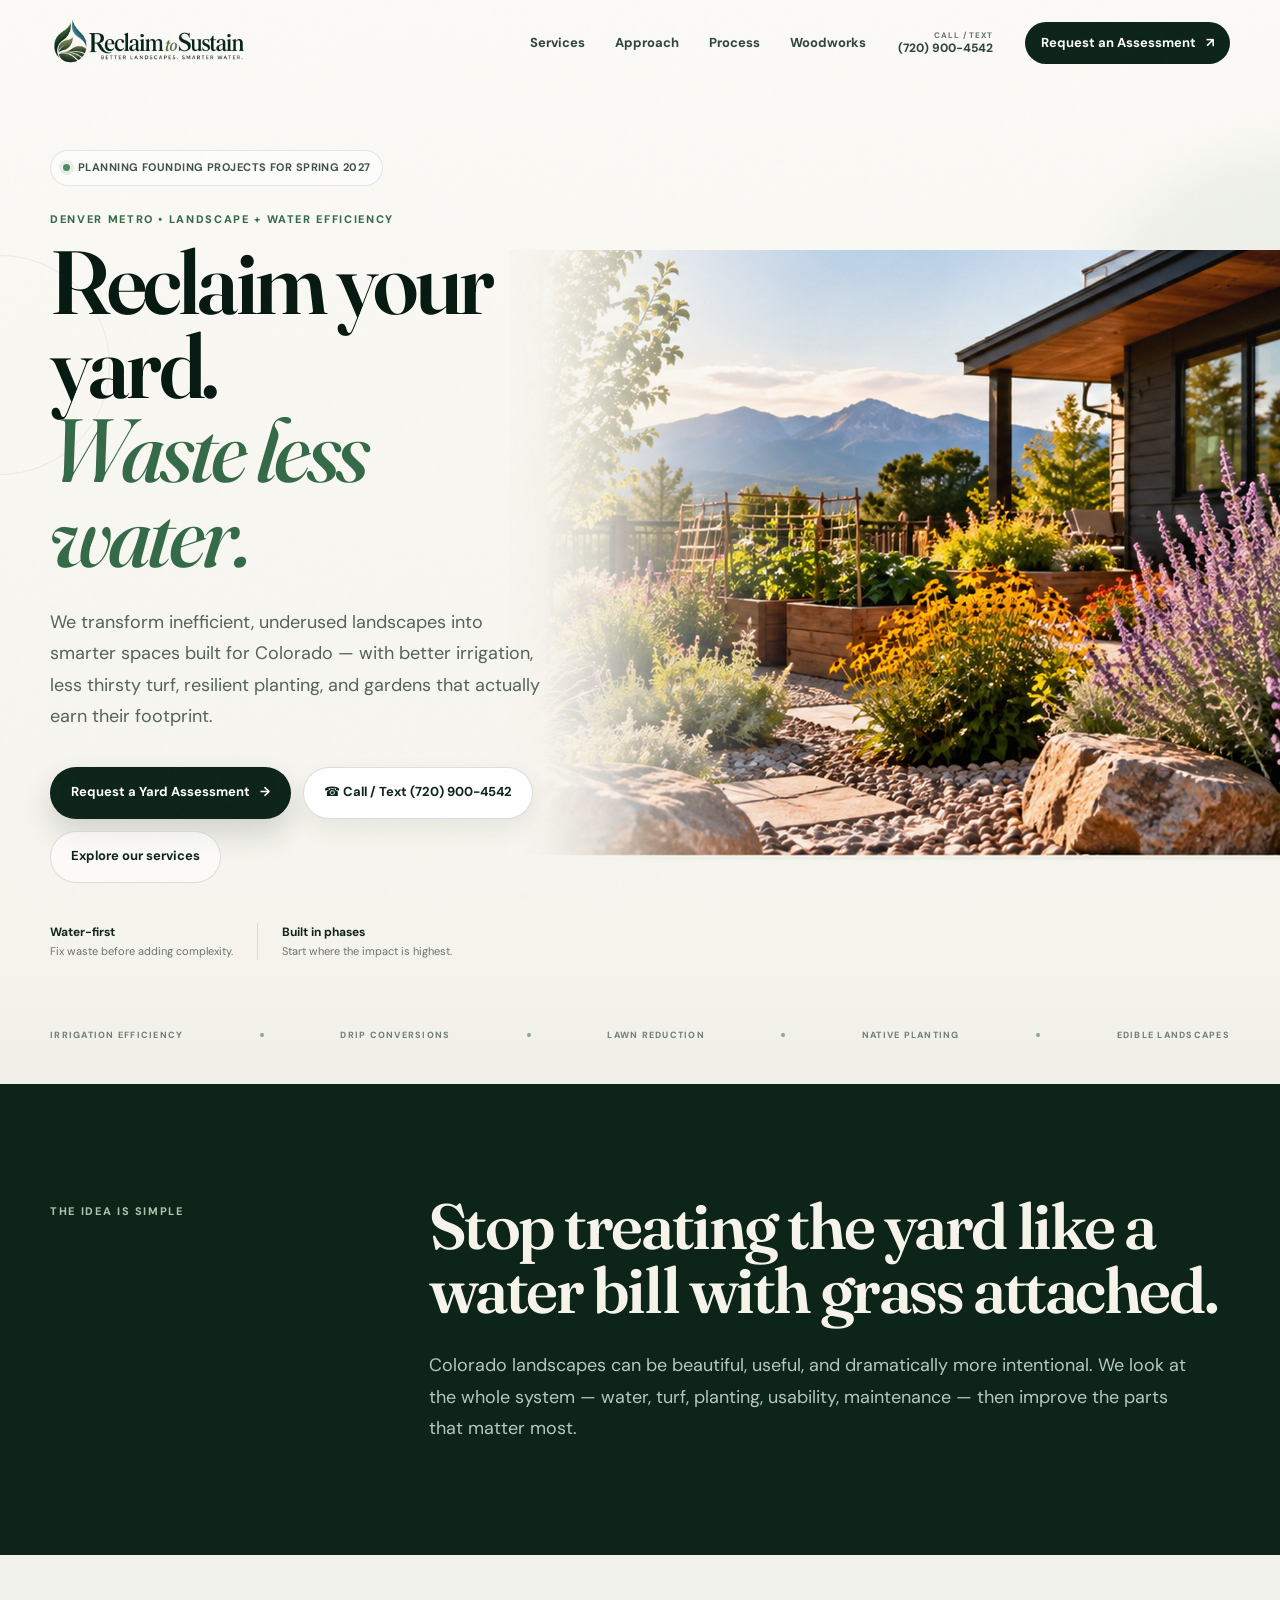
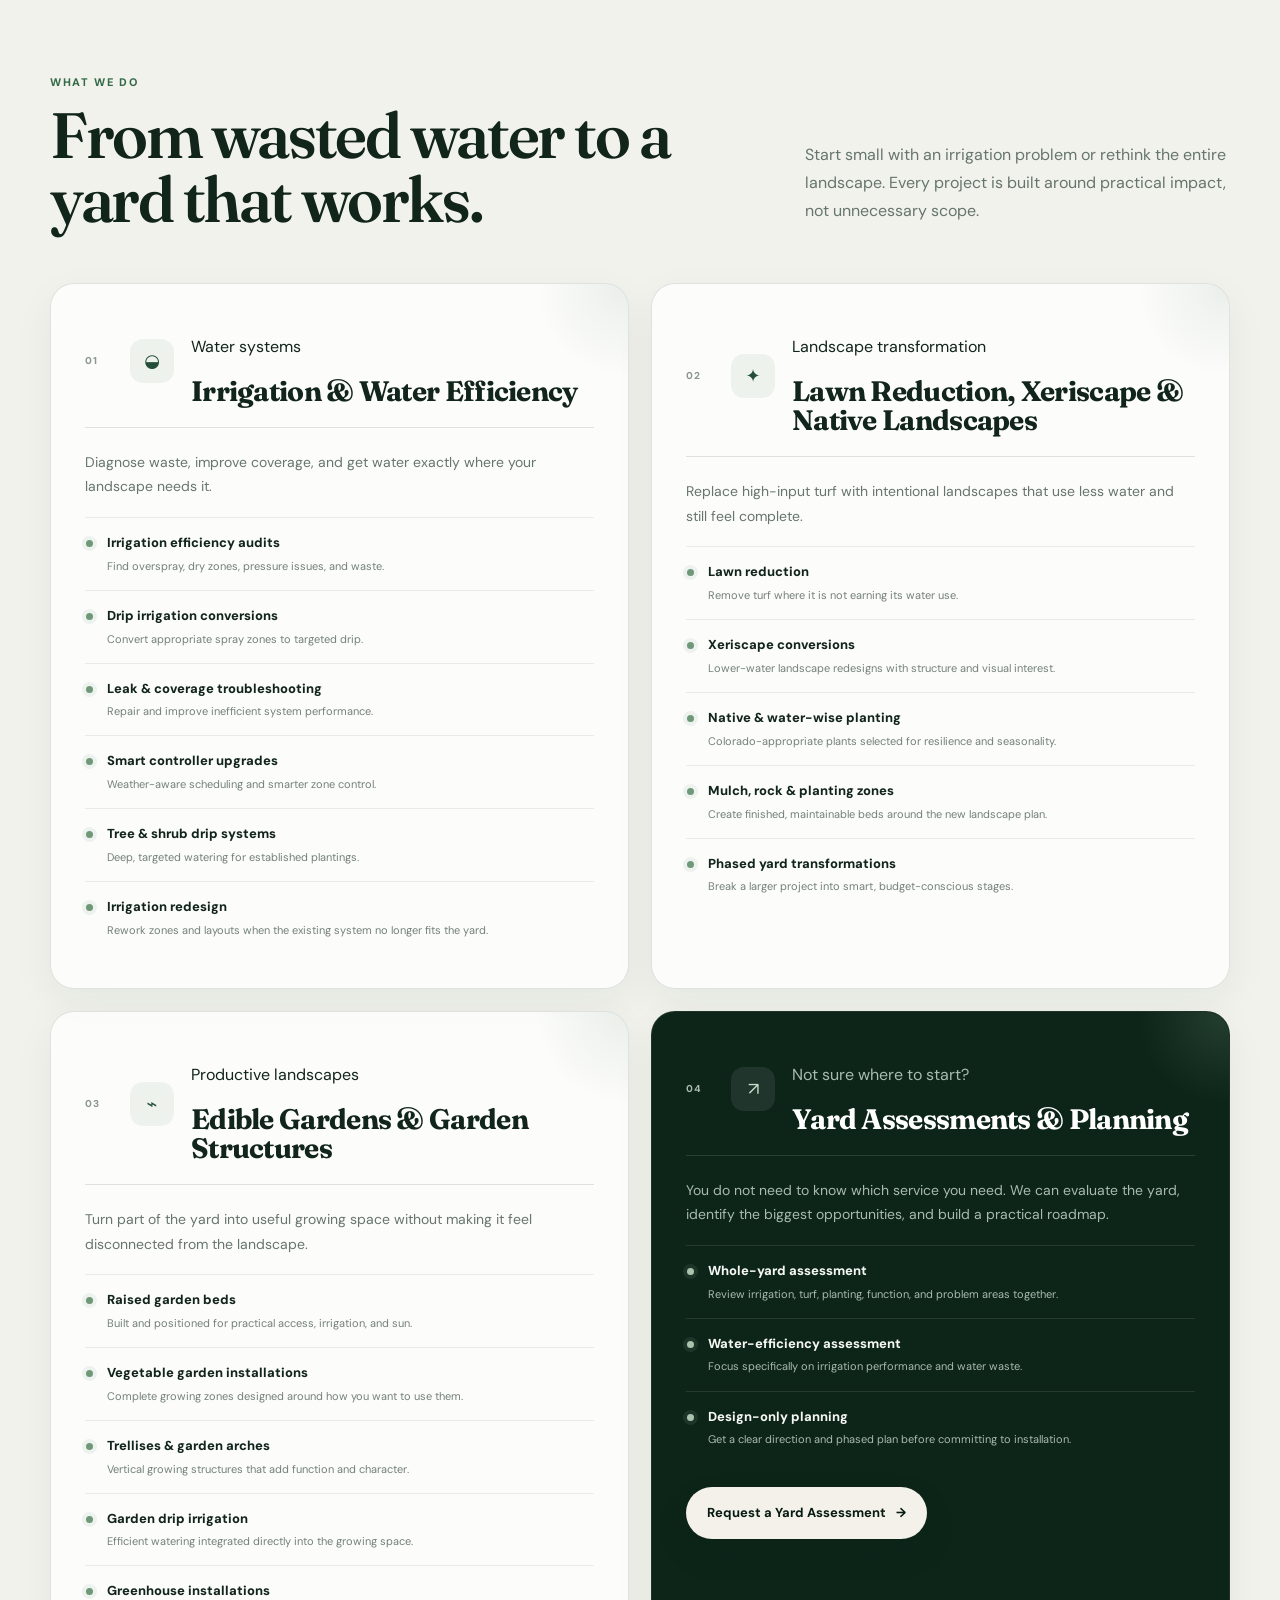
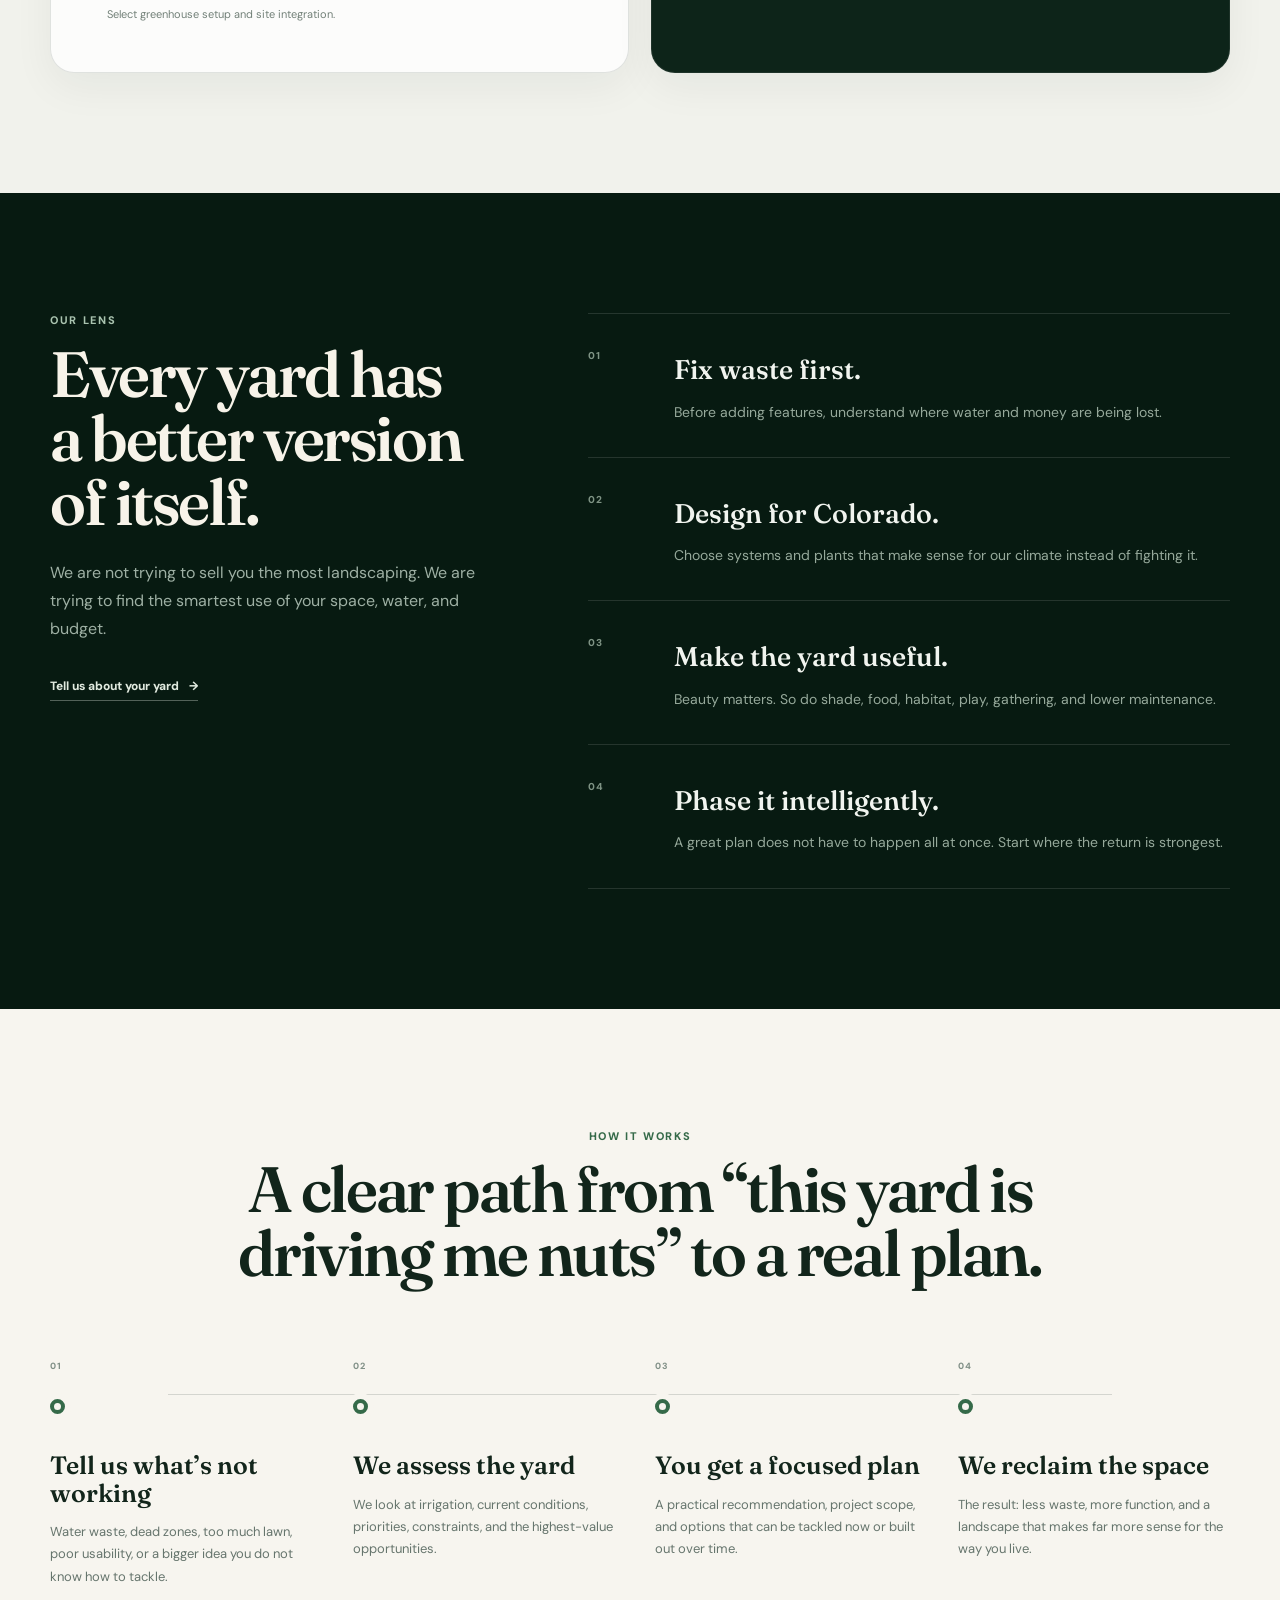
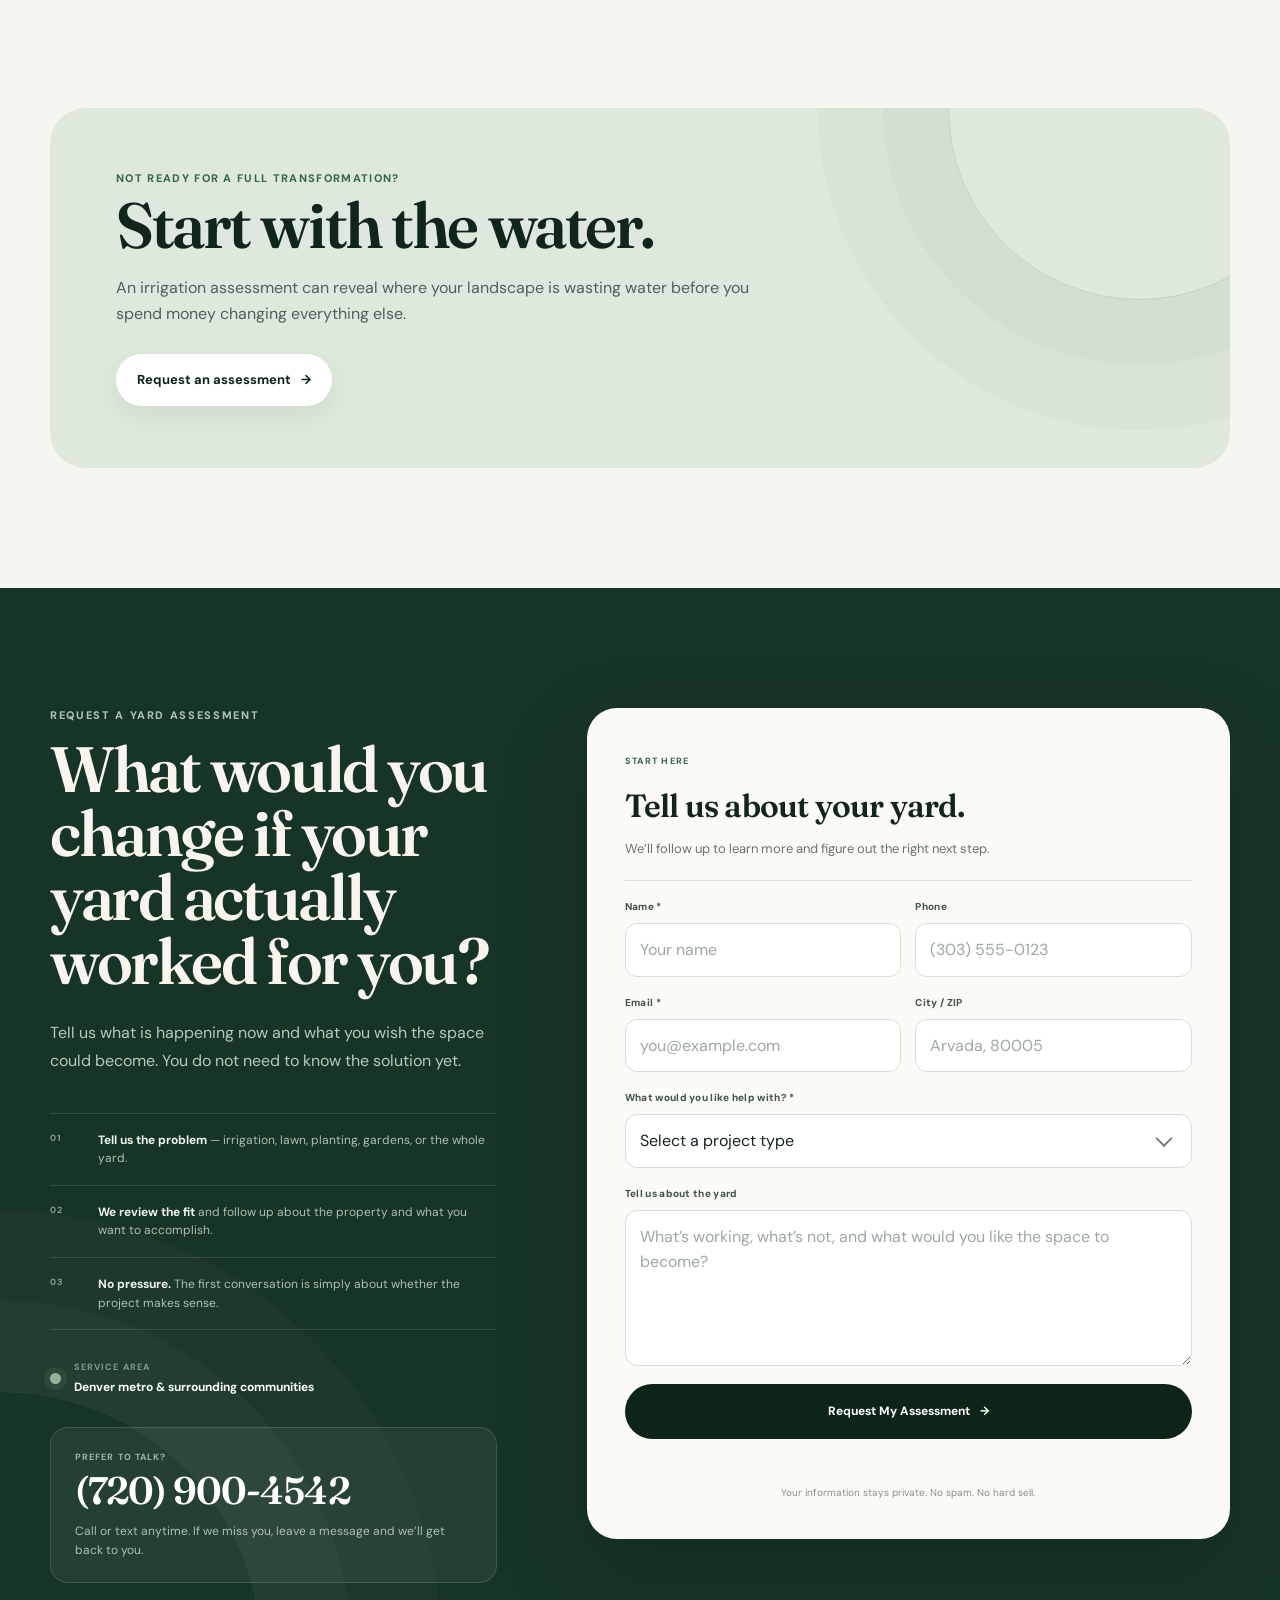
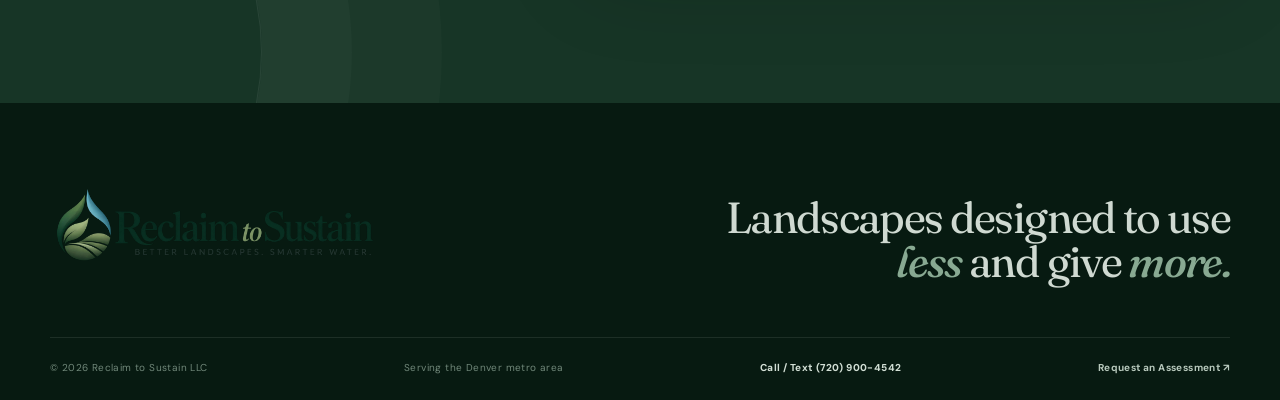
==== commit cd6c5bea: "Update index.html" ====
--- a/index.html
+++ b/index.html
@@ -71,6 +71,7 @@
         <a href="#services">Services</a>
         <a href="#approach">Approach</a>
         <a href="#process">Process</a>
+        <a href="woodworks/">Woodworks</a>
         <a class="nav-phone" href="tel:+17209004542"><span class="nav-phone-label">Call / Text</span><strong>(720) 900-4542</strong></a>
         <a class="nav-cta" href="#contact">Request an Assessment <span>↗</span></a>
       </nav>
@@ -84,6 +85,7 @@
       <a href="#services">Services</a>
       <a href="#approach">Approach</a>
       <a href="#process">Process</a>
+      <a href="woodworks/">Woodworks</a>
       <a class="mobile-phone-link" href="tel:+17209004542">Call / Text: (720) 900-4542</a>
       <a href="#contact">Request an Assessment</a>
     </div>
--- a/phone-additions.css
+++ b/phone-additions.css
@@ -0,0 +1,29 @@
+.nav-phone{display:grid;gap:0;padding:6px 2px;line-height:1.08;text-align:right;color:var(--forest-900)}
+.nav-phone-label{color:var(--muted);font-size:8px;font-weight:800;letter-spacing:.11em;text-transform:uppercase}
+.nav-phone strong{margin-top:3px;font-size:12px;font-weight:800;white-space:nowrap}
+.nav-phone:hover strong{color:var(--green)}
+.button-phone{background:#fff;color:var(--forest-900);border-color:rgba(18,37,27,.15);box-shadow:0 10px 24px rgba(13,36,25,.07)}
+.button-phone:hover{background:#fdfdf9;border-color:rgba(18,37,27,.25)}
+.mobile-phone-link{color:var(--forest-700);font-weight:800!important}
+.contact-phone-card{margin-top:30px;padding:22px 24px;border:1px solid rgba(255,255,255,.13);border-radius:18px;background:rgba(255,255,255,.055)}
+.contact-phone-kicker{display:block;margin-bottom:5px;color:#9fb2a5;font-size:9px;font-weight:800;letter-spacing:.12em;text-transform:uppercase}
+.contact-phone-card>a{display:inline-block;color:#fff;font-family:"Fraunces",serif;font-size:clamp(29px,3vw,40px);font-weight:600;line-height:1.1;letter-spacing:-.025em}
+.contact-phone-card>a:hover{color:#cfe0d2}
+.contact-phone-card p{max-width:440px;margin:10px 0 0;color:#aebfb4;font-size:12px;line-height:1.6}
+.footer-phone{color:#d2dfd5!important;font-weight:800!important;white-space:nowrap}
+.mobile-contact-bar{display:none}
+@media(max-width:1000px){.nav-phone{display:none}}
+@media(max-width:680px){
+  body{padding-bottom:74px}
+  .hero-actions{gap:10px}
+  .button-phone{order:2}
+  .button-ghost{order:3}
+  .contact-phone-card{padding:20px}
+  .contact-phone-card>a{font-size:32px}
+  .mobile-contact-bar{position:fixed;z-index:80;left:10px;right:10px;bottom:calc(10px + env(safe-area-inset-bottom));display:grid;grid-template-columns:1.1fr .9fr;overflow:hidden;border:1px solid rgba(255,255,255,.12);border-radius:18px;background:var(--forest-950);box-shadow:0 14px 38px rgba(4,16,10,.28)}
+  .mobile-contact-bar>a{min-height:58px;display:flex;align-items:center;justify-content:center;padding:9px 12px;color:#fff;text-align:center;font-size:11px;font-weight:800}
+  .mobile-contact-bar>a:first-child{display:grid;gap:1px;border-right:1px solid rgba(255,255,255,.12);line-height:1.15}
+  .mobile-contact-bar>a:first-child span{color:#9fb2a5;font-size:8px;letter-spacing:.08em;text-transform:uppercase}
+  .mobile-contact-bar>a:first-child strong{font-size:13px}
+  .mobile-contact-bar>a:last-child{background:#2f6547}
+}
